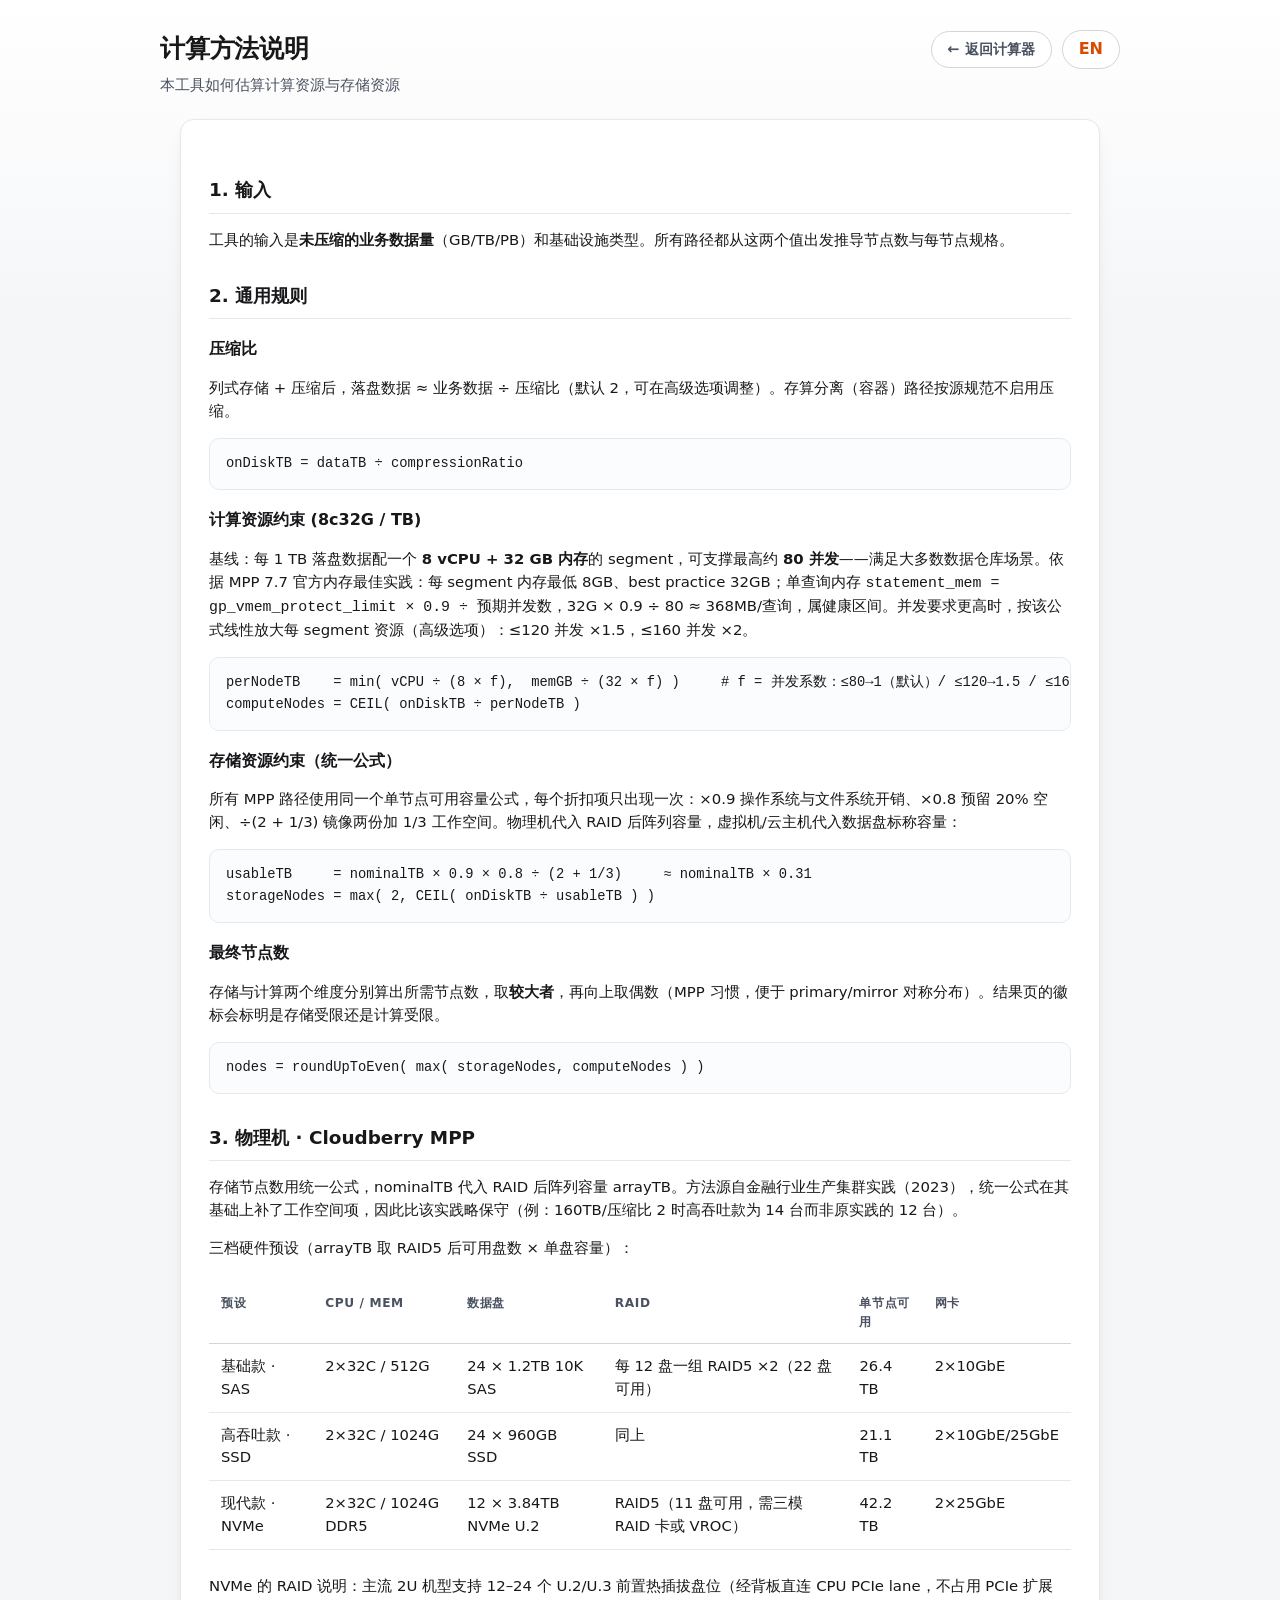
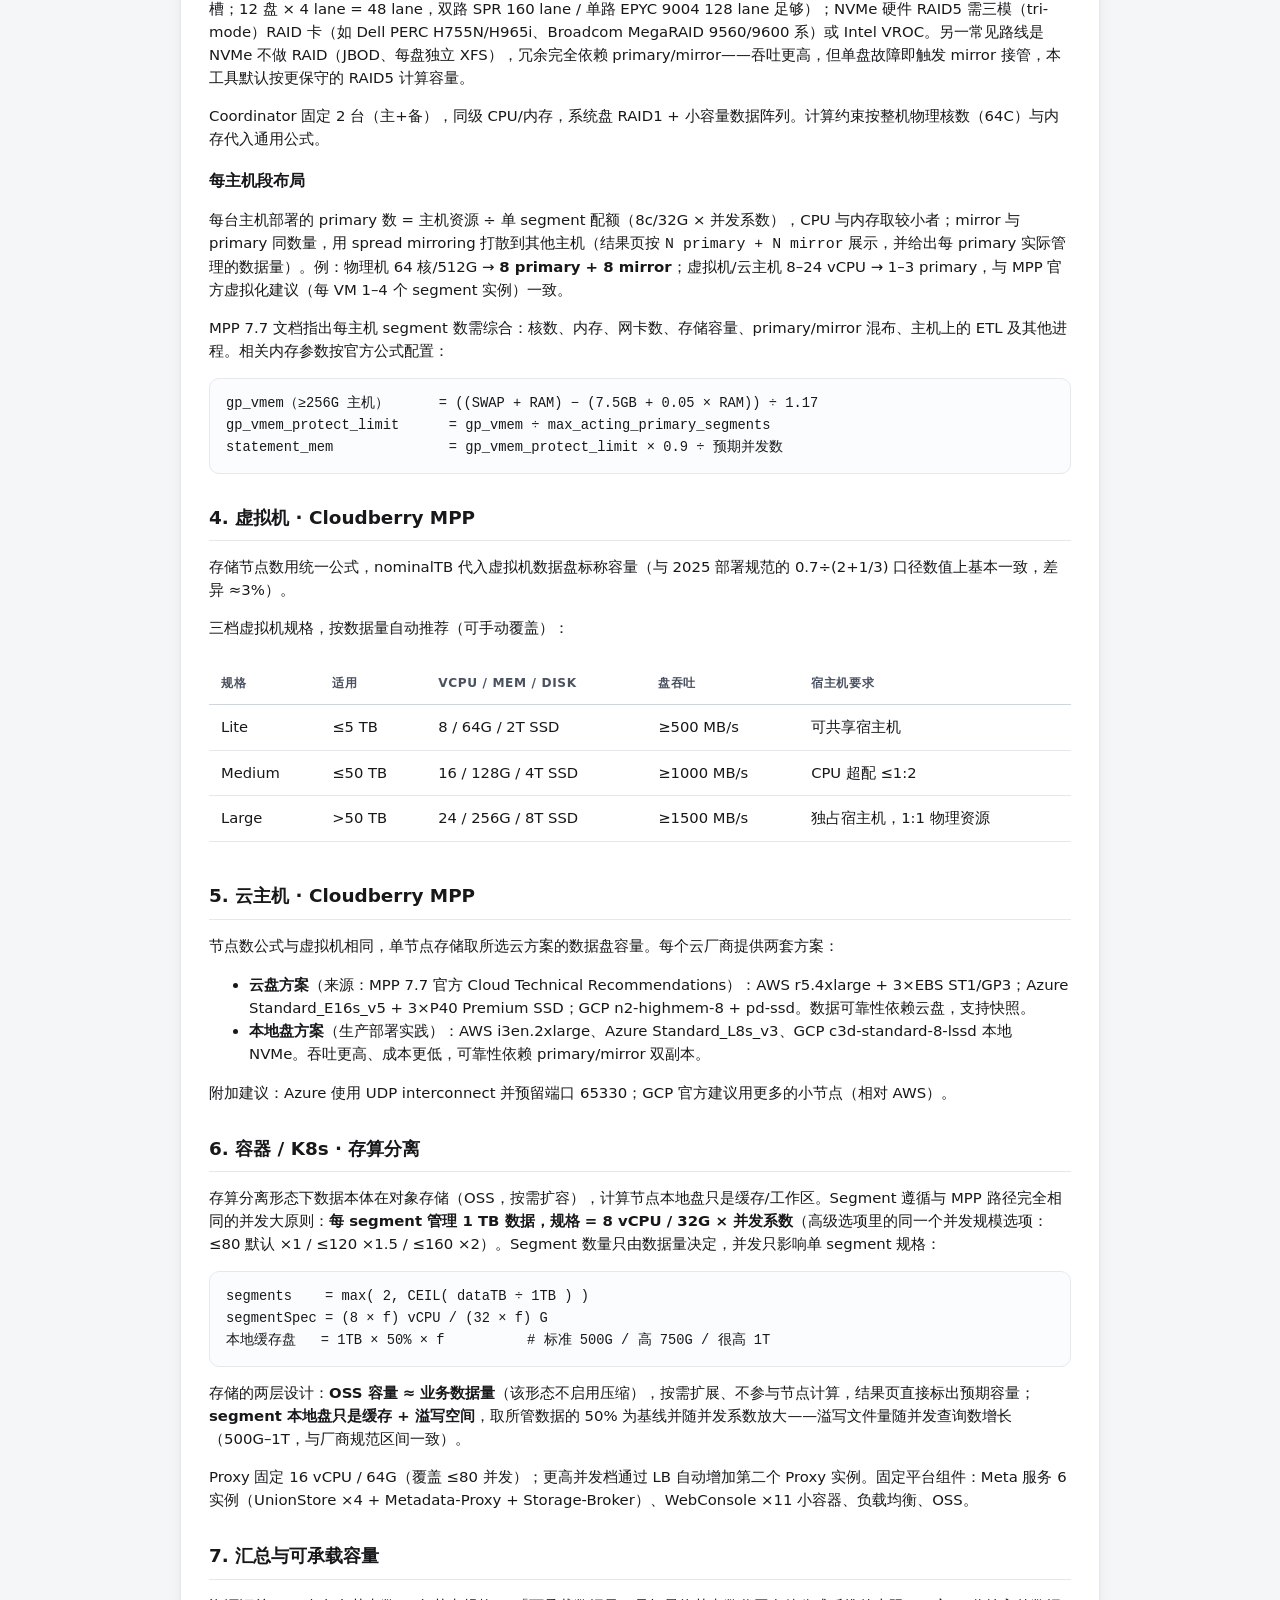
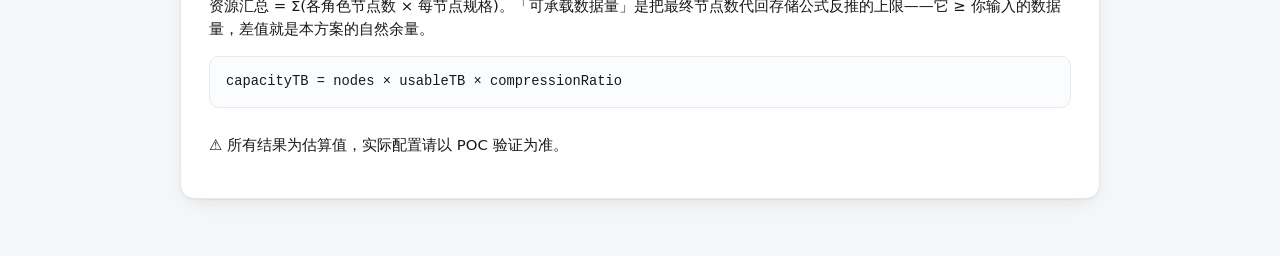
==== methodology.html @ 5f7a7883 "feat: enterprise local-cache sizing + explicit OSS capacity OSS never drives node counts; the result" ====
<!DOCTYPE html>
<html lang="zh">
<head>
<meta charset="utf-8">
<meta name="viewport" content="width=device-width, initial-scale=1">
<title>计算方法说明 · Cloudberry Family Sizing</title>
<link rel="stylesheet" href="css/style.css">
<style>
  .doc h2 { margin-top: 30px; border-bottom: 1px solid var(--border-soft); padding-bottom: 8px; }
  .doc h3 { font-size: 1rem; margin: 18px 0 8px; }
  .doc p, .doc li { font-size: .93rem; color: var(--fg); }
  .doc pre {
    background: #fbfcfe; border: 1px solid var(--border-soft); border-radius: 10px;
    padding: 14px 16px; overflow-x: auto; font-size: .86rem; line-height: 1.6;
  }
  .doc table { font-size: .88rem; }
</style>
</head>
<body>
<header class="site-header">
  <div class="header-inner">
    <div>
      <h1><span class="zh">计算方法说明</span><span class="en">Methodology</span></h1>
      <p class="subtitle"><span class="zh">本工具如何估算计算资源与存储资源</span><span class="en">How compute and storage resources are estimated</span></p>
    </div>
    <div class="header-actions">
      <a href="index.html" class="nav-link">← <span class="zh">返回计算器</span><span class="en">Back to calculator</span></a>
      <button id="lang-toggle" type="button">EN</button>
    </div>
  </div>
</header>
<main>
<section class="card doc">

<h2>1. <span class="zh">输入</span><span class="en">Inputs</span></h2>
<p class="zh">工具的输入是<strong>未压缩的业务数据量</strong>（GB/TB/PB）和基础设施类型。所有路径都从这两个值出发推导节点数与每节点规格。</p>
<p class="en">The inputs are the <strong>uncompressed business data size</strong> (GB/TB/PB) and the infrastructure type. Every path derives node counts and per-node specs from these two values.</p>

<h2>2. <span class="zh">通用规则</span><span class="en">Common rules</span></h2>
<h3><span class="zh">压缩比</span><span class="en">Compression</span></h3>
<p class="zh">列式存储 + 压缩后，落盘数据 ≈ 业务数据 ÷ 压缩比（默认 2，可在高级选项调整）。存算分离（容器）路径按源规范不启用压缩。</p>
<p class="en">With columnar storage + compression, on-disk data ≈ business data ÷ compression ratio (default 2, adjustable in advanced options). The container path applies no compression, per its source spec.</p>
<pre>onDiskTB = dataTB ÷ compressionRatio</pre>

<h3><span class="zh">计算资源约束</span><span class="en">Compute constraint</span> (8c32G / TB)</h3>
<p class="zh">基线：每 1 TB 落盘数据配一个 <strong>8 vCPU + 32 GB 内存</strong>的 segment，可支撑最高约 <strong>80 并发</strong>——满足大多数数据仓库场景。依据 MPP 7.7 官方内存最佳实践：每 segment 内存最低 8GB、best practice 32GB；单查询内存 <code>statement_mem = gp_vmem_protect_limit × 0.9 ÷ 预期并发数</code>，32G × 0.9 ÷ 80 ≈ 368MB/查询，属健康区间。并发要求更高时，按该公式线性放大每 segment 资源（高级选项）：≤120 并发 ×1.5，≤160 并发 ×2。</p>
<p class="en">Baseline: one <strong>8 vCPU + 32 GB</strong> segment per TB of on-disk data supports up to <strong>~80 concurrent queries</strong> — enough for most data-warehouse workloads. Grounding, from the MPP 7.7 memory best practices: 8GB minimum and 32GB best-practice per segment; per-query memory <code>statement_mem = gp_vmem_protect_limit × 0.9 ÷ expected_concurrency</code>, and 32G × 0.9 ÷ 80 ≈ 368MB per query is a healthy value. For higher concurrency the per-segment resources scale linearly (advanced options): ≤120 concurrent ×1.5, ≤160 ×2.</p>
<pre class="zh">perNodeTB    = min( vCPU ÷ (8 × f),  memGB ÷ (32 × f) )     # f = 并发系数：≤80→1（默认）/ ≤120→1.5 / ≤160→2
computeNodes = CEIL( onDiskTB ÷ perNodeTB )</pre>
<pre class="en">perNodeTB    = min( vCPU ÷ (8 × f),  memGB ÷ (32 × f) )     # f = concurrency factor: ≤80→1 (default) / ≤120→1.5 / ≤160→2
computeNodes = CEIL( onDiskTB ÷ perNodeTB )</pre>

<h3><span class="zh">存储资源约束（统一公式）</span><span class="en">Storage constraint (unified formula)</span></h3>
<p class="zh">所有 MPP 路径使用同一个单节点可用容量公式，每个折扣项只出现一次：×0.9 操作系统与文件系统开销、×0.8 预留 20% 空闲、÷(2 + 1/3) 镜像两份加 1/3 工作空间。物理机代入 RAID 后阵列容量，虚拟机/云主机代入数据盘标称容量：</p>
<p class="en">Every MPP path uses one per-node usable-capacity formula, each discount applied exactly once: ×0.9 OS/filesystem overhead, ×0.8 to keep 20% free, ÷(2 + 1/3) for the mirror pair plus workspace. Physical passes post-RAID array capacity; VM/cloud pass nominal data-disk capacity:</p>
<pre>usableTB     = nominalTB × 0.9 × 0.8 ÷ (2 + 1/3)     ≈ nominalTB × 0.31
storageNodes = max( 2, CEIL( onDiskTB ÷ usableTB ) )</pre>

<h3><span class="zh">最终节点数</span><span class="en">Final node count</span></h3>
<p class="zh">存储与计算两个维度分别算出所需节点数，取<strong>较大者</strong>，再向上取偶数（MPP 习惯，便于 primary/mirror 对称分布）。结果页的徽标会标明是存储受限还是计算受限。</p>
<p class="en">Storage-driven and compute-driven node counts are derived independently; the <strong>larger</strong> wins, then rounds up to an even number (MPP convention for symmetric primary/mirror placement). The result badge shows which constraint binds.</p>
<pre>nodes = roundUpToEven( max( storageNodes, computeNodes ) )</pre>

<h2>3. <span class="zh">物理机</span><span class="en">Physical</span> · Cloudberry MPP</h2>
<p class="zh">存储节点数用统一公式，nominalTB 代入 RAID 后阵列容量 arrayTB。方法源自金融行业生产集群实践（2023），统一公式在其基础上补了工作空间项，因此比该实践略保守（例：160TB/压缩比 2 时高吞吐款为 14 台而非原实践的 12 台）。</p>
<p class="en">Storage nodes use the unified formula with nominalTB = post-RAID array capacity. The method derives from a financial-industry production practice (2023); the unified formula adds the workspace term on top, so it is slightly more conservative (e.g. 14 instead of 12 high-throughput nodes at 160TB / cr 2).</p>
<p class="zh">三档硬件预设（arrayTB 取 RAID5 后可用盘数 × 单盘容量）：</p>
<p class="en">Three hardware presets (arrayTB = usable disks after RAID5 × disk size):</p>
<div class="table-wrap"><table>
<thead><tr>
<th><span class="zh">预设</span><span class="en">Preset</span></th>
<th>CPU / MEM</th>
<th><span class="zh">数据盘</span><span class="en">Data disks</span></th>
<th>RAID</th>
<th><span class="zh">单节点可用</span><span class="en">Usable/node</span></th>
<th><span class="zh">网卡</span><span class="en">NIC</span></th>
</tr></thead>
<tbody>
<tr>
<td><span class="zh">基础款 · SAS</span><span class="en">Standard · SAS</span></td>
<td>2×32C / 512G</td><td>24 × 1.2TB 10K SAS</td>
<td><span class="zh">每 12 盘一组 RAID5 ×2（22 盘可用）</span><span class="en">2 × RAID5 groups of 12 (22 usable)</span></td>
<td>26.4 TB</td><td>2×10GbE</td>
</tr>
<tr>
<td><span class="zh">高吞吐款 · SSD</span><span class="en">High-throughput · SSD</span></td>
<td>2×32C / 1024G</td><td>24 × 960GB SSD</td>
<td><span class="zh">同上</span><span class="en">same</span></td>
<td>21.1 TB</td><td>2×10GbE/25GbE</td>
</tr>
<tr>
<td><span class="zh">现代款 · NVMe</span><span class="en">Modern · NVMe</span></td>
<td>2×32C / 1024G DDR5</td><td>12 × 3.84TB NVMe U.2</td>
<td><span class="zh">RAID5（11 盘可用，需三模 RAID 卡或 VROC）</span><span class="en">RAID5 (11 usable; tri-mode RAID or VROC)</span></td>
<td>42.2 TB</td><td>2×25GbE</td>
</tr>
</tbody></table></div>
<p class="zh">NVMe 的 RAID 说明：主流 2U 机型支持 12–24 个 U.2/U.3 前置热插拔盘位（经背板直连 CPU PCIe lane，不占用 PCIe 扩展槽；12 盘 × 4 lane = 48 lane，双路 SPR 160 lane / 单路 EPYC 9004 128 lane 足够）；NVMe 硬件 RAID5 需三模（tri-mode）RAID 卡（如 Dell PERC H755N/H965i、Broadcom MegaRAID 9560/9600 系）或 Intel VROC。另一常见路线是 NVMe 不做 RAID（JBOD、每盘独立 XFS），冗余完全依赖 primary/mirror——吞吐更高，但单盘故障即触发 mirror 接管，本工具默认按更保守的 RAID5 计算容量。</p>
<p class="en">NVMe RAID note: mainstream 2U servers take 12–24 hot-swap U.2/U.3 front bays (backplane-attached to CPU PCIe lanes, consuming no expansion slots; 12 drives × 4 lanes = 48 of the 128–160 lanes on EPYC 9004 / dual-socket SPR); hardware NVMe RAID5 needs a tri-mode controller (Dell PERC H755N/H965i, Broadcom MegaRAID 9560/9600) or Intel VROC. JBOD with mirror-only redundancy is a common higher-throughput alternative — a single disk failure then triggers mirror takeover; this tool sizes conservatively with RAID5.</p>
<p class="zh">Coordinator 固定 2 台（主+备），同级 CPU/内存，系统盘 RAID1 + 小容量数据阵列。计算约束按整机物理核数（64C）与内存代入通用公式。</p>
<p class="en">Coordinator is fixed at 2 (primary + standby), same CPU/memory class, RAID1 system disks + a small data array. The compute constraint uses the host's 64 physical cores and memory in the common rule.</p>

<h3><span class="zh">每主机段布局</span><span class="en">Segments per host</span></h3>
<p class="zh">每台主机部署的 primary 数 = 主机资源 ÷ 单 segment 配额（8c/32G × 并发系数），CPU 与内存取较小者；mirror 与 primary 同数量，用 spread mirroring 打散到其他主机（结果页按 <code>N primary + N mirror</code> 展示，并给出每 primary 实际管理的数据量）。例：物理机 64 核/512G → <strong>8 primary + 8 mirror</strong>；虚拟机/云主机 8–24 vCPU → 1–3 primary，与 MPP 官方虚拟化建议（每 VM 1–4 个 segment 实例）一致。</p>
<p class="en">Primaries per host = host resources ÷ per-segment quota (8c/32G × f), the tighter of CPU and memory; mirrors equal primaries, spread across other hosts (the result page shows <code>N primary + N mirror</code> plus the actual data per primary). Example: a 64-core/512G physical host → <strong>8 primary + 8 mirror</strong>; VM/cloud nodes at 8–24 vCPU → 1–3 primaries, matching the official 1–4 segments-per-VM guidance.</p>
<p class="zh">MPP 7.7 文档指出每主机 segment 数需综合：核数、内存、网卡数、存储容量、primary/mirror 混布、主机上的 ETL 及其他进程。相关内存参数按官方公式配置：</p>
<p class="en">The MPP 7.7 docs list the factors for segments per host: cores, RAM, NICs, attached storage, the primary/mirror mixture, and ETL or other processes on the host. Memory parameters follow the official formulas:</p>
<pre class="zh">gp_vmem（≥256G 主机）      = ((SWAP + RAM) − (7.5GB + 0.05 × RAM)) ÷ 1.17
gp_vmem_protect_limit      = gp_vmem ÷ max_acting_primary_segments
statement_mem              = gp_vmem_protect_limit × 0.9 ÷ 预期并发数</pre>
<pre class="en">gp_vmem (host ≥256G)       = ((SWAP + RAM) − (7.5GB + 0.05 × RAM)) ÷ 1.17
gp_vmem_protect_limit      = gp_vmem ÷ max_acting_primary_segments
statement_mem              = gp_vmem_protect_limit × 0.9 ÷ expected_concurrency</pre>

<h2>4. <span class="zh">虚拟机</span><span class="en">VM</span> · Cloudberry MPP</h2>
<p class="zh">存储节点数用统一公式，nominalTB 代入虚拟机数据盘标称容量（与 2025 部署规范的 0.7÷(2+1/3) 口径数值上基本一致，差异 ≈3%）。</p>
<p class="en">Storage nodes use the unified formula with nominalTB = the VM's nominal data-disk capacity (numerically within ~3% of the 2025 deployment spec's 0.7÷(2+1/3) convention).</p>
<p class="zh">三档虚拟机规格，按数据量自动推荐（可手动覆盖）：</p>
<p class="en">Three VM profiles, auto-recommended by data size (manual override available):</p>
<div class="table-wrap"><table>
<thead><tr>
<th><span class="zh">规格</span><span class="en">Profile</span></th>
<th><span class="zh">适用</span><span class="en">Fits</span></th>
<th>vCPU / MEM / Disk</th>
<th><span class="zh">盘吞吐</span><span class="en">Throughput</span></th>
<th><span class="zh">宿主机要求</span><span class="en">Host</span></th>
</tr></thead>
<tbody>
<tr><td>Lite</td><td>≤5 TB</td><td>8 / 64G / 2T SSD</td><td>≥500 MB/s</td>
<td><span class="zh">可共享宿主机</span><span class="en">Shared host OK</span></td></tr>
<tr><td>Medium</td><td>≤50 TB</td><td>16 / 128G / 4T SSD</td><td>≥1000 MB/s</td>
<td><span class="zh">CPU 超配 ≤1:2</span><span class="en">CPU overcommit ≤1:2</span></td></tr>
<tr><td>Large</td><td>&gt;50 TB</td><td>24 / 256G / 8T SSD</td><td>≥1500 MB/s</td>
<td><span class="zh">独占宿主机，1:1 物理资源</span><span class="en">Dedicated host, 1:1 physical</span></td></tr>
</tbody></table></div>

<h2>5. <span class="zh">云主机</span><span class="en">Cloud</span> · Cloudberry MPP</h2>
<p class="zh">节点数公式与虚拟机相同，单节点存储取所选云方案的数据盘容量。每个云厂商提供两套方案：</p>
<p class="en">Same node-count formula as VM, with per-node storage from the selected cloud scheme. Two schemes per provider:</p>
<ul class="zh">
<li><strong>云盘方案</strong>（来源：MPP 7.7 官方 Cloud Technical Recommendations）：AWS r5.4xlarge + 3×EBS ST1/GP3；Azure Standard_E16s_v5 + 3×P40 Premium SSD；GCP n2-highmem-8 + pd-ssd。数据可靠性依赖云盘，支持快照。</li>
<li><strong>本地盘方案</strong>（生产部署实践）：AWS i3en.2xlarge、Azure Standard_L8s_v3、GCP c3d-standard-8-lssd 本地 NVMe。吞吐更高、成本更低，可靠性依赖 primary/mirror 双副本。</li>
</ul>
<ul class="en">
<li><strong>Managed-disk schemes</strong> (MPP 7.7 official Cloud Technical Recommendations): AWS r5.4xlarge + 3×EBS ST1/GP3; Azure Standard_E16s_v5 + 3×P40 Premium SSD; GCP n2-highmem-8 + pd-ssd. Durability from cloud disks, snapshot-capable.</li>
<li><strong>Local-NVMe schemes</strong> (production practice): AWS i3en.2xlarge, Azure Standard_L8s_v3, GCP c3d-standard-8-lssd. Higher throughput, lower cost; durability relies on primary/mirror.</li>
</ul>
<p class="zh">附加建议：Azure 使用 UDP interconnect 并预留端口 65330；GCP 官方建议用更多的小节点（相对 AWS）。</p>
<p class="en">Extra guidance: on Azure use the UDP interconnect and reserve port 65330; on GCP prefer more, smaller nodes (vs AWS).</p>

<h2>6. <span class="zh">容器 / K8s · 存算分离</span><span class="en">Container / K8s · Compute-storage separation</span></h2>
<p class="zh">存算分离形态下数据本体在对象存储（OSS，按需扩容），计算节点本地盘只是缓存/工作区。Segment 遵循与 MPP 路径完全相同的并发大原则：<strong>每 segment 管理 1 TB 数据，规格 = 8 vCPU / 32G × 并发系数</strong>（高级选项里的同一个并发规模选项：≤80 默认 ×1 / ≤120 ×1.5 / ≤160 ×2）。Segment 数量只由数据量决定，并发只影响单 segment 规格：</p>
<p class="en">With compute-storage separation the data lives in object storage (OSS, scaled on demand) and local disks are cache/workspace only. Segments follow exactly the same concurrency principle as the MPP paths: <strong>each segment manages 1 TB with 8 vCPU / 32G × the concurrency factor</strong> (the same advanced-options selector: ≤80 default ×1 / ≤120 ×1.5 / ≤160 ×2). Segment count is driven by data size alone; concurrency only scales the per-segment spec:</p>
<pre class="zh">segments    = max( 2, CEIL( dataTB ÷ 1TB ) )
segmentSpec = (8 × f) vCPU / (32 × f) G
本地缓存盘   = 1TB × 50% × f          # 标准 500G / 高 750G / 很高 1T</pre>
<pre class="en">segments    = max( 2, CEIL( dataTB ÷ 1TB ) )
segmentSpec = (8 × f) vCPU / (32 × f) G
localCache  = 1TB × 50% × f          # std 500G / high 750G / very high 1T</pre>
<p class="zh">存储的两层设计：<strong>OSS 容量 ≈ 业务数据量</strong>（该形态不启用压缩），按需扩展、不参与节点计算，结果页直接标出预期容量；<strong>segment 本地盘只是缓存 + 溢写空间</strong>，取所管数据的 50% 为基线并随并发系数放大——溢写文件量随并发查询数增长（500G–1T，与厂商规范区间一致）。</p>
<p class="en">Two-layer storage design: <strong>OSS capacity ≈ business data size</strong> (compression is off in this form factor), scales on demand and never drives node counts — the result page states the expected capacity; <strong>segment local disks are cache + spill only</strong>, baselined at 50% of managed data and scaled by the concurrency factor, since spill volume grows with concurrent queries (500G–1T, matching the vendor spec range).</p>
<p class="zh">Proxy 固定 16 vCPU / 64G（覆盖 ≤80 并发）；更高并发档通过 LB 自动增加第二个 Proxy 实例。固定平台组件：Meta 服务 6 实例（UnionStore ×4 + Metadata-Proxy + Storage-Broker）、WebConsole ×11 小容器、负载均衡、OSS。</p>
<p class="en">The proxy is fixed at 16 vCPU / 64G (covers ≤80 concurrent); higher tiers add a second proxy instance behind the LB. Fixed platform components: 6 meta-service instances (UnionStore ×4 + Metadata-Proxy + Storage-Broker), WebConsole ×11 small containers, load balancer, OSS.</p>

<h2>7. <span class="zh">汇总与可承载容量</span><span class="en">Totals &amp; usable capacity</span></h2>
<p class="zh">资源汇总 = Σ(各角色节点数 × 每节点规格)。「可承载数据量」是把最终节点数代回存储公式反推的上限——它 ≥ 你输入的数据量，差值就是本方案的自然余量。</p>
<p class="en">Totals sum count × per-node spec across roles. "Usable data capacity" inverts the storage formula at the final node count — it is ≥ your input, and the difference is the recommendation's natural headroom.</p>
<pre>capacityTB = nodes × usableTB × compressionRatio</pre>

<p style="margin-top:26px" class="zh">⚠ 所有结果为估算值，实际配置请以 POC 验证为准。</p>
<p style="margin-top:26px" class="en">⚠ All results are estimates; validate with a POC before final sizing.</p>
</section>
</main>
<script>
(function () {
  let lang = 'zh';
  try { lang = localStorage.getItem('lang') || 'zh'; } catch { /* blocked */ }
  const btn = document.getElementById('lang-toggle');
  function apply() {
    document.documentElement.lang = lang;
    document.title = lang === 'zh' ? '计算方法说明 · Cloudberry Family Sizing' : 'Methodology · Cloudberry Family Sizing';
    document.querySelectorAll('.zh').forEach(e => { e.hidden = lang !== 'zh'; });
    document.querySelectorAll('.en').forEach(e => { e.hidden = lang !== 'en'; });
    btn.textContent = lang === 'zh' ? 'EN' : '中';
  }
  btn.addEventListener('click', () => {
    lang = lang === 'zh' ? 'en' : 'zh';
    try { localStorage.setItem('lang', lang); } catch { /* blocked */ }
    apply();
  });
  apply();
})();
</script>
</body>
</html>
---- css/style.css ----
/* Palette matches cloudberry.apache.org brand tokens:
   orange-deep #ff5900, orange #fea315, hover #d94a00, bg-muted #f5f6f8,
   border #e6e8ec, text #18181b, text-muted #4a5160. */
:root {
  --bg: #f5f6f8;
  --card: #ffffff;
  --fg: #18181b;
  --fg-soft: #4a5160;
  --accent: #ff5900;
  --accent-text: #d94a00;
  --accent-soft: #fff1e8;
  --orange-soft: rgba(254, 163, 21, .16);
  --neutral-text: #4a5160;
  --neutral-soft: #eef0f3;
  --border: #d0d4dc;
  --border-soft: #e6e8ec;
  --warn: #b45309;
  --shadow: 0 1px 2px rgba(24, 24, 27, .05), 0 8px 24px -12px rgba(24, 24, 27, .16);
  --radius: 14px;
}
* { box-sizing: border-box; }
[hidden] { display: none !important; }

body {
  margin: 0;
  font-family: system-ui, -apple-system, "Segoe UI", "PingFang SC", "Microsoft YaHei", sans-serif;
  background: linear-gradient(180deg, #ffffff 0%, var(--bg) 320px);
  color: var(--fg);
  line-height: 1.55;
  -webkit-font-smoothing: antialiased;
}

.site-header { padding: 30px 24px 22px; }
.header-inner {
  max-width: 960px; margin: 0 auto;
  display: flex; justify-content: space-between; align-items: flex-start; gap: 16px;
}
h1 { font-size: 1.55rem; margin: 0; letter-spacing: -.01em; }
.subtitle { margin: 6px 0 0; color: var(--fg-soft); font-size: .92rem; }
.header-actions { display: flex; align-items: center; gap: 10px; }
.nav-link {
  border: 1px solid var(--border); background: var(--card); border-radius: 999px;
  padding: 6px 16px; font-weight: 600; color: var(--fg-soft); text-decoration: none;
  font-size: .9rem; transition: box-shadow .15s, color .15s;
}
.nav-link:hover { box-shadow: var(--shadow); color: var(--accent-text); }
#lang-toggle {
  cursor: pointer; border: 1px solid var(--border); background: var(--card);
  border-radius: 999px; padding: 6px 16px; font-weight: 600; color: var(--accent-text);
  transition: box-shadow .15s;
}
#lang-toggle:hover { box-shadow: var(--shadow); }

main { max-width: 960px; margin: 0 auto; padding: 0 20px 40px; }

.card {
  background: var(--card); border: 1px solid var(--border-soft);
  border-radius: var(--radius); padding: 26px 28px; margin-bottom: 20px;
  box-shadow: var(--shadow);
}

.field-grid { display: grid; grid-template-columns: minmax(220px, 320px) 1fr; gap: 24px; }
label { display: block; margin: 0 0 8px; font-weight: 600; font-size: .92rem; }
.row { display: flex; gap: 8px; }

input, select, button { font: inherit; color: inherit; }
input[type=number], select {
  padding: 9px 12px; border: 1px solid var(--border); border-radius: 9px;
  background: #fbfcfe; width: 100%;
  transition: border-color .15s, box-shadow .15s;
}
input[type=number]:focus, select:focus {
  outline: none; border-color: var(--accent); box-shadow: 0 0 0 3px var(--accent-soft);
}
.row select { width: auto; }

.tabs { display: flex; gap: 0; background: #eceff6; border-radius: 10px; padding: 4px; width: fit-content; flex-wrap: wrap; }
.tabs button {
  cursor: pointer; border: 0; background: transparent; border-radius: 8px;
  padding: 8px 18px; font-weight: 600; color: var(--fg-soft);
  transition: background .15s, color .15s;
}
.tabs button.active { background: var(--card); color: var(--accent-text); box-shadow: 0 1px 3px rgba(24,24,27,.12); }

.adv { margin-top: 20px; }
.preset-cards { display: grid; grid-template-columns: repeat(auto-fit, minmax(230px, 1fr)); gap: 12px; }
.preset-card {
  cursor: pointer; text-align: left; display: flex; flex-direction: column; gap: 4px;
  border: 1.5px solid var(--border); border-radius: 12px; padding: 14px 16px; background: #fbfcfe;
  transition: border-color .15s, box-shadow .15s, background .15s;
}
.preset-card:hover { border-color: var(--accent); }
.preset-card.selected { border-color: var(--accent); background: var(--accent-soft); box-shadow: 0 0 0 3px var(--accent-soft); }
.preset-name { font-weight: 700; font-size: .98rem; }
.preset-desc { color: var(--fg-soft); font-size: .84rem; }

.hint { color: var(--fg-soft); font-size: .85rem; margin: 8px 0 0; }
.check-row { display: flex; align-items: center; gap: 8px; margin-top: 16px; font-weight: 600; font-size: .92rem; }
.check-row input { width: 16px; height: 16px; accent-color: var(--accent); }
#advanced summary { cursor: pointer; font-weight: 600; font-size: .92rem; color: var(--fg-soft); }
.adv-grid { display: grid; grid-template-columns: repeat(auto-fit, minmax(200px, 260px)); gap: 12px; margin-top: 12px; }
.adv-grid label span { display: block; margin-bottom: 6px; }

.result-head { display: flex; align-items: center; gap: 14px; flex-wrap: wrap; margin-bottom: 4px; }
h2 { font-size: 1.15rem; margin: 18px 0 10px; }
.result-head h2 { margin: 0; }
.product-chip {
  background: var(--accent-soft); color: var(--accent-text); border-radius: 999px;
  padding: 4px 14px; font-size: .82rem; font-weight: 600;
}
.badge {
  display: inline-block; padding: 5px 14px; border-radius: 999px; font-size: .85rem;
  font-weight: 600; margin: 6px 0;
}
.badge-storage { background: var(--neutral-soft); color: var(--neutral-text); }
.badge-compute { background: var(--orange-soft); color: var(--accent-text); }
.warn { color: var(--warn); font-weight: 600; margin: 10px 0 0; }
.callout {
  display: flex; align-items: center; gap: 10px;
  background: var(--orange-soft); border: 1px solid rgba(255, 89, 0, .25);
  border-radius: 10px; padding: 10px 14px; margin: 12px 0 4px;
  color: var(--accent-text); font-weight: 600; font-size: .9rem;
}
.callout::before { content: "⚠"; font-size: 1.05rem; }

.table-wrap { overflow-x: auto; }
table { width: 100%; border-collapse: collapse; margin: 8px 0 10px; }
th, td { text-align: left; padding: 11px 12px; border-bottom: 1px solid var(--border-soft); vertical-align: top; font-size: .92rem; }
thead th {
  font-size: .76rem; text-transform: uppercase; letter-spacing: .05em;
  color: var(--fg-soft); border-bottom: 1px solid var(--border);
}
tbody tr:hover { background: #f8fafd; }
td.num { font-variant-numeric: tabular-nums; font-weight: 700; }
td.note { color: var(--fg-soft); font-size: .85rem; max-width: 260px; }

.spec-inst { display: block; font-weight: 700; color: var(--accent-text); }
.spec-main { display: block; font-weight: 600; }
.bom-line { display: flex; gap: 8px; font-size: .82rem; color: var(--fg-soft); margin-top: 3px; }
.bom-k { flex: 0 0 5.5em; color: #8b94ab; }
.bom-v { flex: 1; }

.summary th { width: 40%; color: var(--fg-soft); font-weight: 600; }
.summary td { font-weight: 700; font-variant-numeric: tabular-nums; }
.meta-line { color: var(--fg-soft); font-size: .85rem; margin: 8px 0 0; }

footer { text-align: center; padding: 10px 16px 30px; font-size: .84rem; }
footer p { color: #93a0bb; }

@media (max-width: 680px) {
  .field-grid { grid-template-columns: 1fr; }
  .card { padding: 20px 18px; }
  .tabs { width: 100%; }
  .tabs button { flex: 1; padding: 8px 8px; }
}
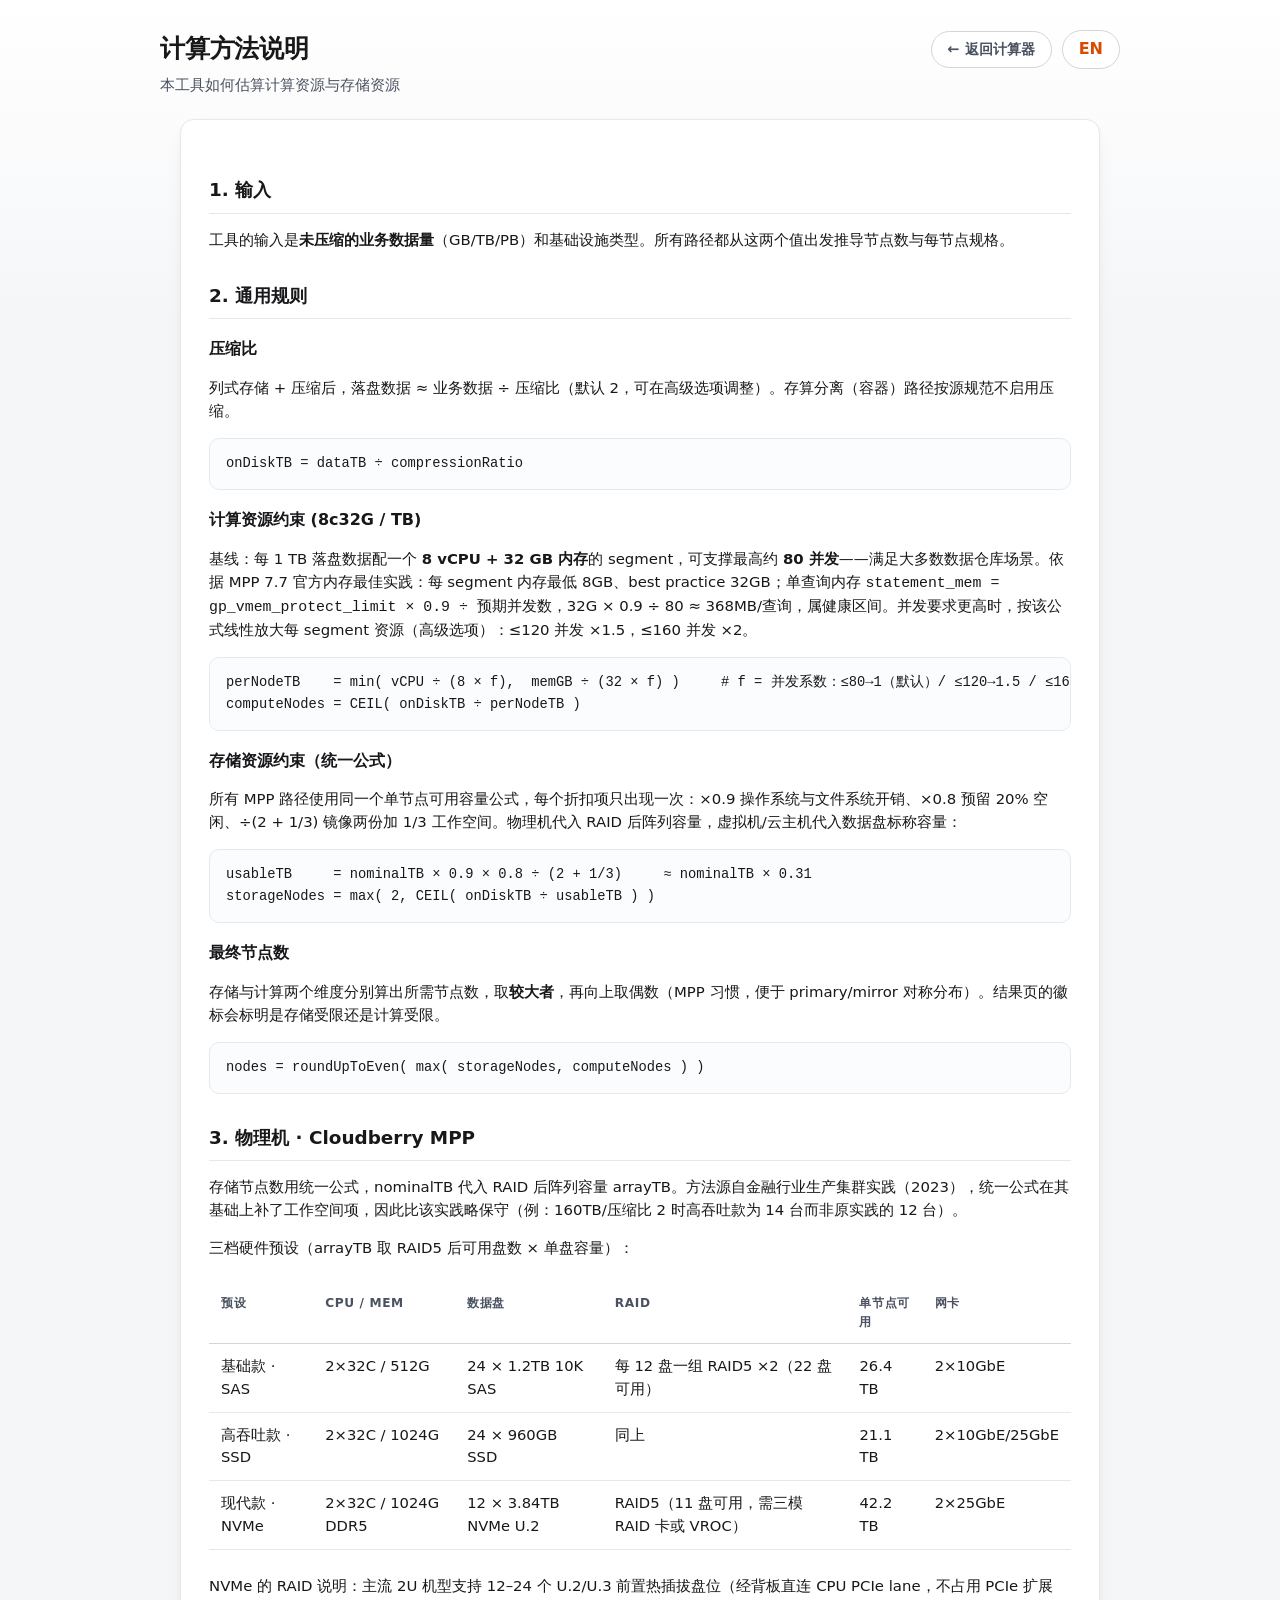
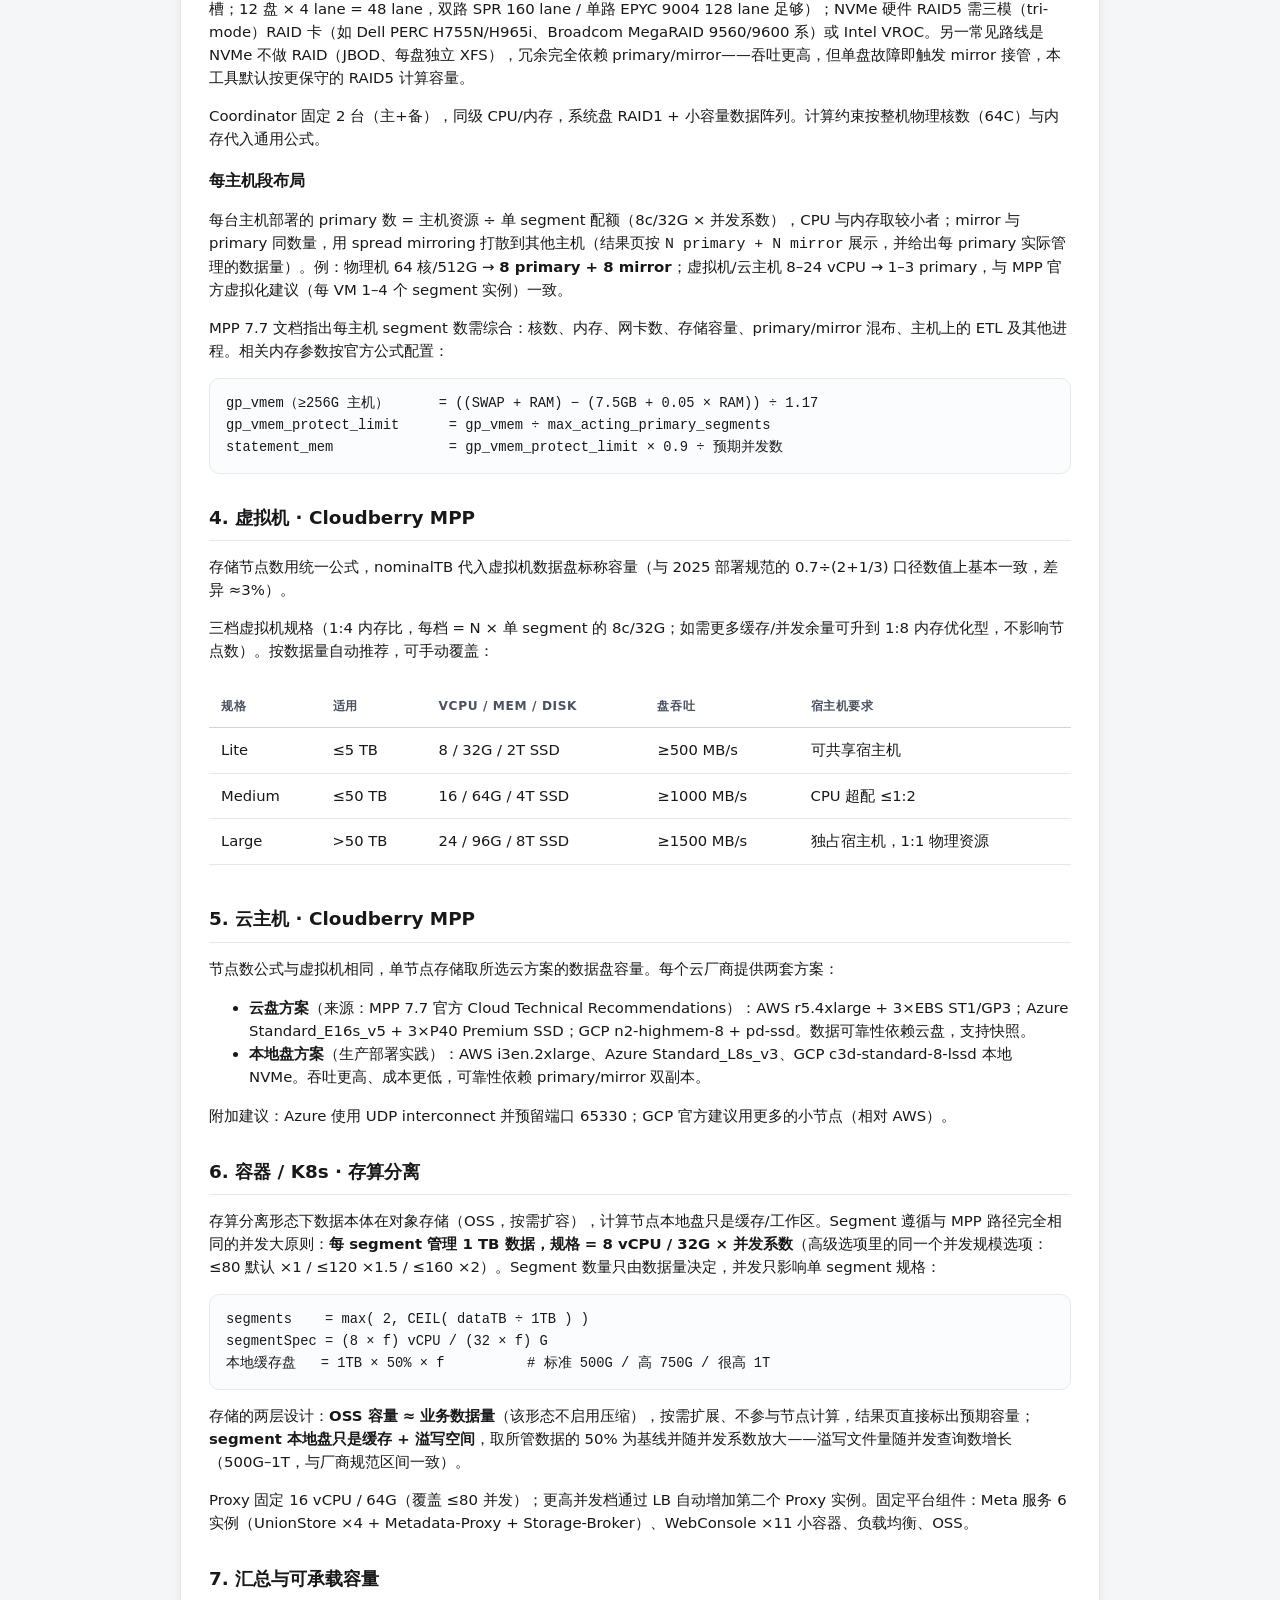
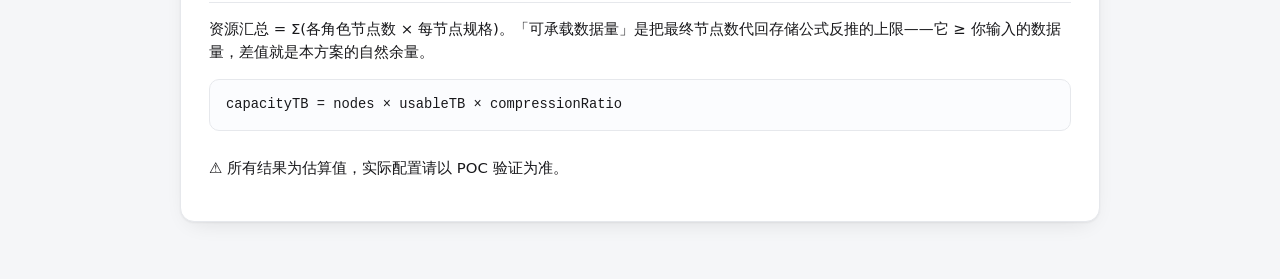
==== commit cfe2deee: "fix: VM profiles align to 1:4 memory ratio (N x 8c/32G per segment) The 1:8 ratios inherited from th" ====
--- a/methodology.html
+++ b/methodology.html
@@ -115,8 +115,8 @@
 <h2>4. <span class="zh">虚拟机</span><span class="en">VM</span> · Cloudberry MPP</h2>
 <p class="zh">存储节点数用统一公式，nominalTB 代入虚拟机数据盘标称容量（与 2025 部署规范的 0.7÷(2+1/3) 口径数值上基本一致，差异 ≈3%）。</p>
 <p class="en">Storage nodes use the unified formula with nominalTB = the VM's nominal data-disk capacity (numerically within ~3% of the 2025 deployment spec's 0.7÷(2+1/3) convention).</p>
-<p class="zh">三档虚拟机规格，按数据量自动推荐（可手动覆盖）：</p>
-<p class="en">Three VM profiles, auto-recommended by data size (manual override available):</p>
+<p class="zh">三档虚拟机规格（1:4 内存比，每档 = N × 单 segment 的 8c/32G；如需更多缓存/并发余量可升到 1:8 内存优化型，不影响节点数）。按数据量自动推荐，可手动覆盖：</p>
+<p class="en">Three VM profiles (1:4 memory ratio — each tier is exactly N × the 8c/32G per-segment quota; a 1:8 memory-optimized variant adds cache/concurrency headroom without changing node counts). Auto-recommended by data size, manual override available:</p>
 <div class="table-wrap"><table>
 <thead><tr>
 <th><span class="zh">规格</span><span class="en">Profile</span></th>
@@ -126,11 +126,11 @@
 <th><span class="zh">宿主机要求</span><span class="en">Host</span></th>
 </tr></thead>
 <tbody>
-<tr><td>Lite</td><td>≤5 TB</td><td>8 / 64G / 2T SSD</td><td>≥500 MB/s</td>
+<tr><td>Lite</td><td>≤5 TB</td><td>8 / 32G / 2T SSD</td><td>≥500 MB/s</td>
 <td><span class="zh">可共享宿主机</span><span class="en">Shared host OK</span></td></tr>
-<tr><td>Medium</td><td>≤50 TB</td><td>16 / 128G / 4T SSD</td><td>≥1000 MB/s</td>
+<tr><td>Medium</td><td>≤50 TB</td><td>16 / 64G / 4T SSD</td><td>≥1000 MB/s</td>
 <td><span class="zh">CPU 超配 ≤1:2</span><span class="en">CPU overcommit ≤1:2</span></td></tr>
-<tr><td>Large</td><td>&gt;50 TB</td><td>24 / 256G / 8T SSD</td><td>≥1500 MB/s</td>
+<tr><td>Large</td><td>&gt;50 TB</td><td>24 / 96G / 8T SSD</td><td>≥1500 MB/s</td>
 <td><span class="zh">独占宿主机，1:1 物理资源</span><span class="en">Dedicated host, 1:1 physical</span></td></tr>
 </tbody></table></div>
 
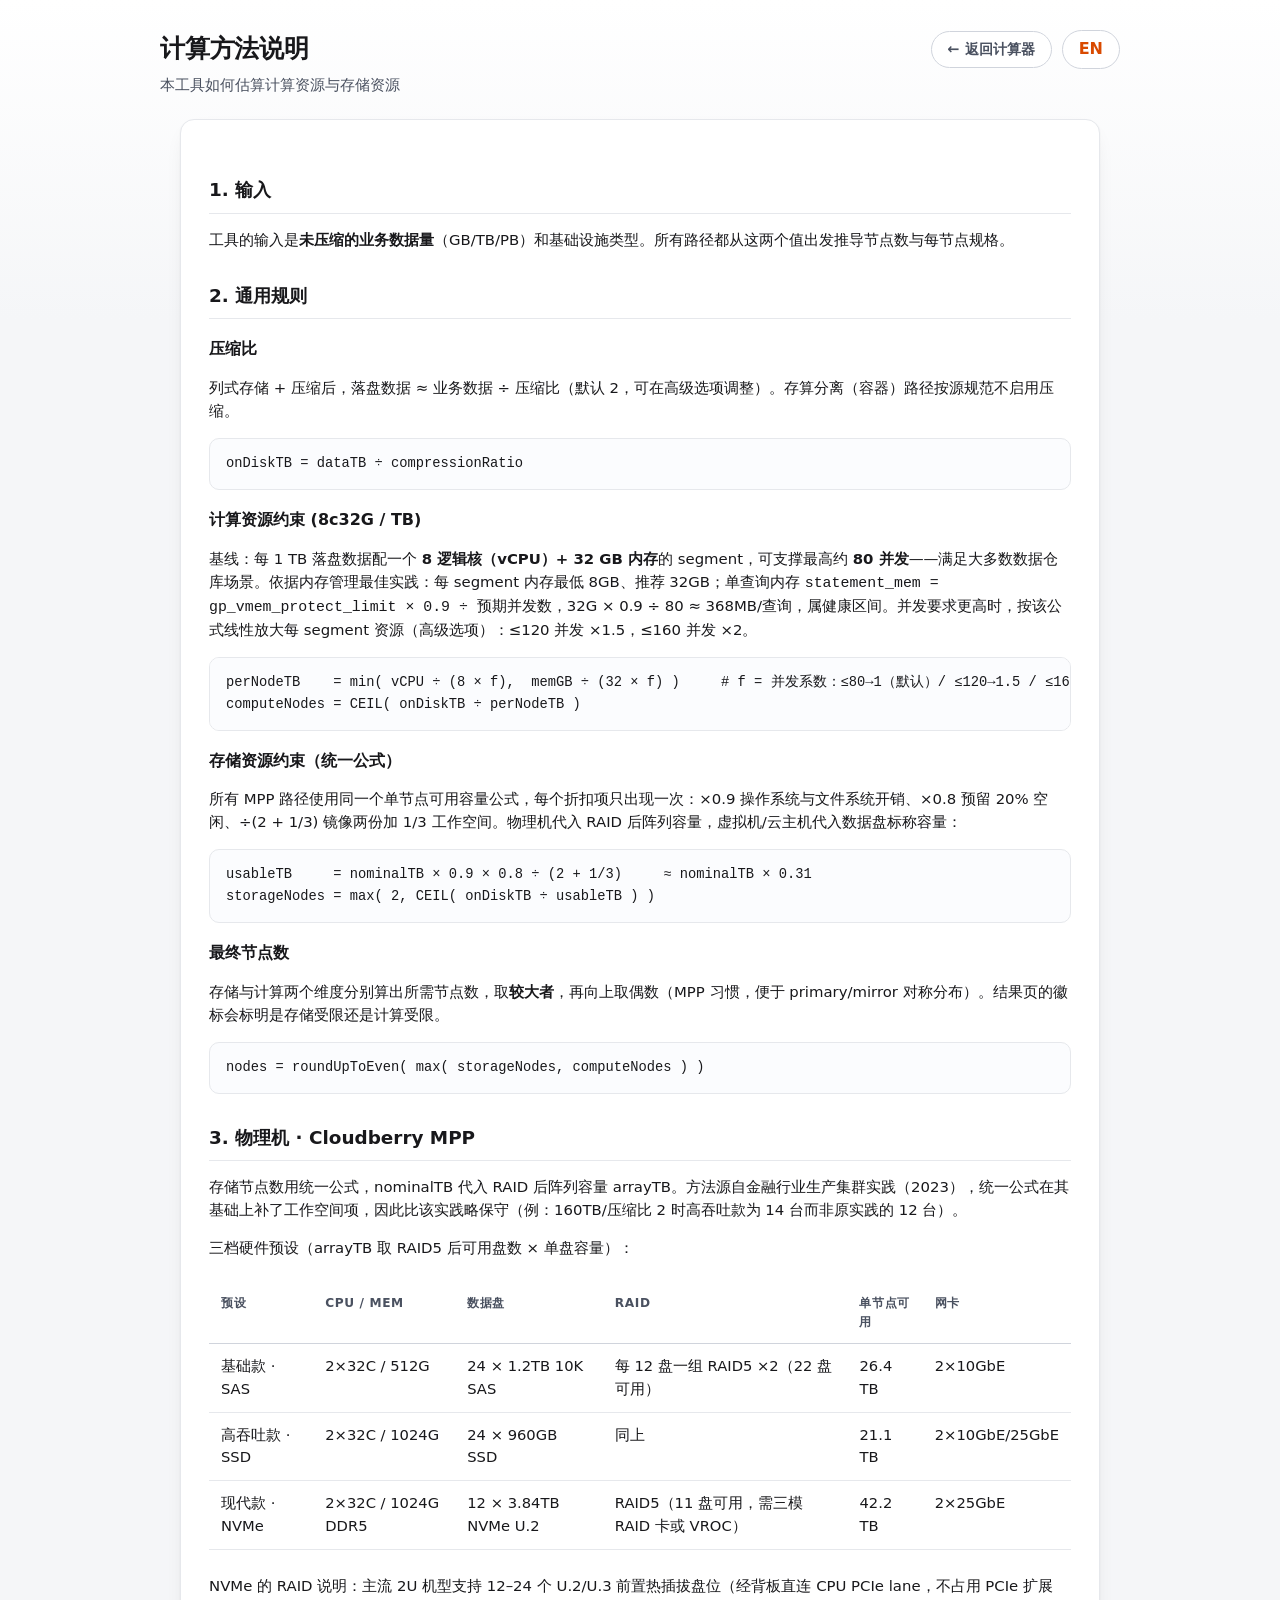
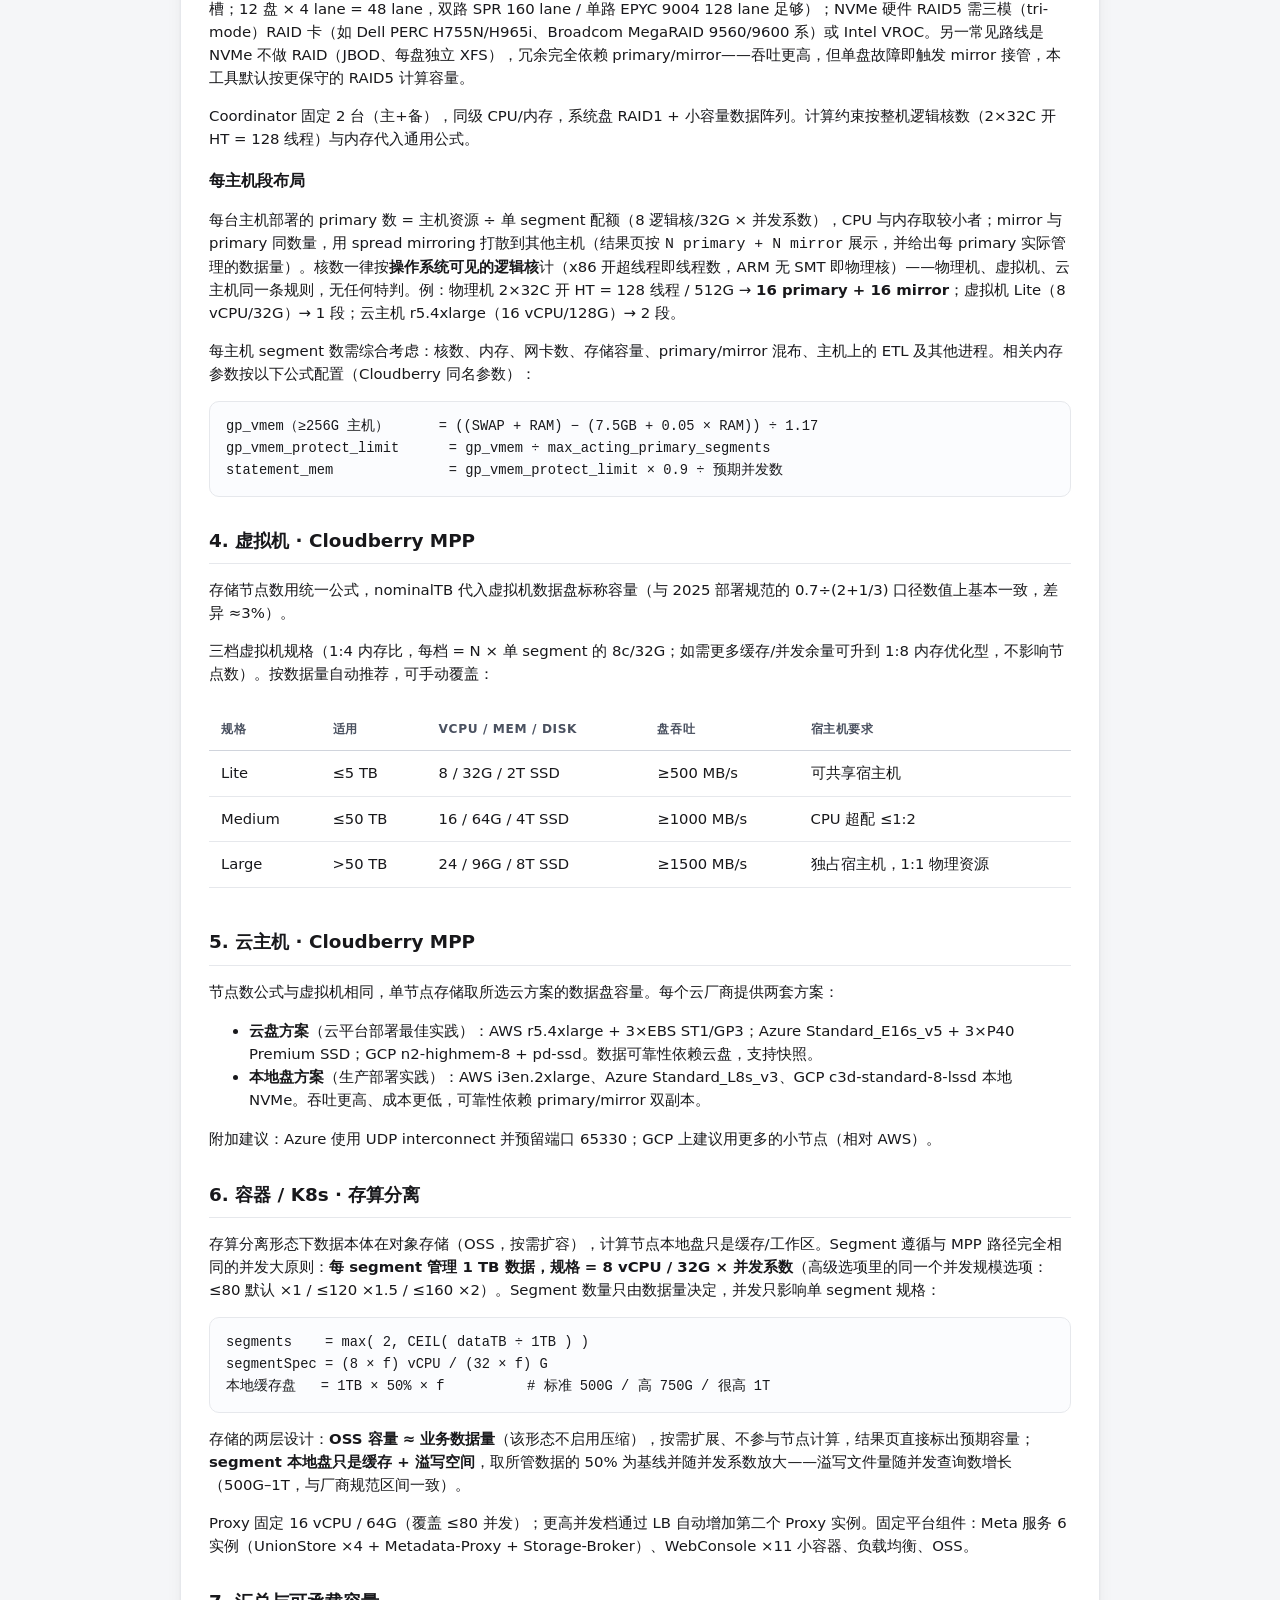
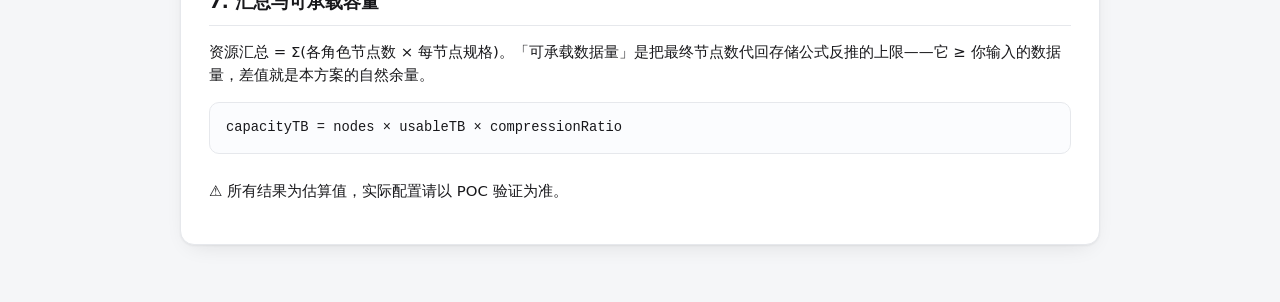
==== commit 7e9fd3fd: "feat: one segment quota rule for every path — 8 OS-visible logical cores + 32G x86 hosts run hyperth" ====
--- a/methodology.html
+++ b/methodology.html
@@ -43,8 +43,8 @@
 <pre>onDiskTB = dataTB ÷ compressionRatio</pre>
 
 <h3><span class="zh">计算资源约束</span><span class="en">Compute constraint</span> (8c32G / TB)</h3>
-<p class="zh">基线：每 1 TB 落盘数据配一个 <strong>8 vCPU + 32 GB 内存</strong>的 segment，可支撑最高约 <strong>80 并发</strong>——满足大多数数据仓库场景。依据 MPP 7.7 官方内存最佳实践：每 segment 内存最低 8GB、best practice 32GB；单查询内存 <code>statement_mem = gp_vmem_protect_limit × 0.9 ÷ 预期并发数</code>，32G × 0.9 ÷ 80 ≈ 368MB/查询，属健康区间。并发要求更高时，按该公式线性放大每 segment 资源（高级选项）：≤120 并发 ×1.5，≤160 并发 ×2。</p>
-<p class="en">Baseline: one <strong>8 vCPU + 32 GB</strong> segment per TB of on-disk data supports up to <strong>~80 concurrent queries</strong> — enough for most data-warehouse workloads. Grounding, from the MPP 7.7 memory best practices: 8GB minimum and 32GB best-practice per segment; per-query memory <code>statement_mem = gp_vmem_protect_limit × 0.9 ÷ expected_concurrency</code>, and 32G × 0.9 ÷ 80 ≈ 368MB per query is a healthy value. For higher concurrency the per-segment resources scale linearly (advanced options): ≤120 concurrent ×1.5, ≤160 ×2.</p>
+<p class="zh">基线：每 1 TB 落盘数据配一个 <strong>8 逻辑核（vCPU）+ 32 GB 内存</strong>的 segment，可支撑最高约 <strong>80 并发</strong>——满足大多数数据仓库场景。依据内存管理最佳实践：每 segment 内存最低 8GB、推荐 32GB；单查询内存 <code>statement_mem = gp_vmem_protect_limit × 0.9 ÷ 预期并发数</code>，32G × 0.9 ÷ 80 ≈ 368MB/查询，属健康区间。并发要求更高时，按该公式线性放大每 segment 资源（高级选项）：≤120 并发 ×1.5，≤160 并发 ×2。</p>
+<p class="en">Baseline: one segment of <strong>8 logical cores (vCPU) + 32 GB</strong> per TB of on-disk data supports up to <strong>~80 concurrent queries</strong> — enough for most data-warehouse workloads. Grounding, from MPP memory-management best practice: 8GB minimum and 32GB recommended per segment; per-query memory <code>statement_mem = gp_vmem_protect_limit × 0.9 ÷ expected_concurrency</code>, and 32G × 0.9 ÷ 80 ≈ 368MB per query is a healthy value. For higher concurrency the per-segment resources scale linearly (advanced options): ≤120 concurrent ×1.5, ≤160 ×2.</p>
 <pre class="zh">perNodeTB    = min( vCPU ÷ (8 × f),  memGB ÷ (32 × f) )     # f = 并发系数：≤80→1（默认）/ ≤120→1.5 / ≤160→2
 computeNodes = CEIL( onDiskTB ÷ perNodeTB )</pre>
 <pre class="en">perNodeTB    = min( vCPU ÷ (8 × f),  memGB ÷ (32 × f) )     # f = concurrency factor: ≤80→1 (default) / ≤120→1.5 / ≤160→2
@@ -97,14 +97,14 @@
 </tbody></table></div>
 <p class="zh">NVMe 的 RAID 说明：主流 2U 机型支持 12–24 个 U.2/U.3 前置热插拔盘位（经背板直连 CPU PCIe lane，不占用 PCIe 扩展槽；12 盘 × 4 lane = 48 lane，双路 SPR 160 lane / 单路 EPYC 9004 128 lane 足够）；NVMe 硬件 RAID5 需三模（tri-mode）RAID 卡（如 Dell PERC H755N/H965i、Broadcom MegaRAID 9560/9600 系）或 Intel VROC。另一常见路线是 NVMe 不做 RAID（JBOD、每盘独立 XFS），冗余完全依赖 primary/mirror——吞吐更高，但单盘故障即触发 mirror 接管，本工具默认按更保守的 RAID5 计算容量。</p>
 <p class="en">NVMe RAID note: mainstream 2U servers take 12–24 hot-swap U.2/U.3 front bays (backplane-attached to CPU PCIe lanes, consuming no expansion slots; 12 drives × 4 lanes = 48 of the 128–160 lanes on EPYC 9004 / dual-socket SPR); hardware NVMe RAID5 needs a tri-mode controller (Dell PERC H755N/H965i, Broadcom MegaRAID 9560/9600) or Intel VROC. JBOD with mirror-only redundancy is a common higher-throughput alternative — a single disk failure then triggers mirror takeover; this tool sizes conservatively with RAID5.</p>
-<p class="zh">Coordinator 固定 2 台（主+备），同级 CPU/内存，系统盘 RAID1 + 小容量数据阵列。计算约束按整机物理核数（64C）与内存代入通用公式。</p>
-<p class="en">Coordinator is fixed at 2 (primary + standby), same CPU/memory class, RAID1 system disks + a small data array. The compute constraint uses the host's 64 physical cores and memory in the common rule.</p>
+<p class="zh">Coordinator 固定 2 台（主+备），同级 CPU/内存，系统盘 RAID1 + 小容量数据阵列。计算约束按整机逻辑核数（2×32C 开 HT = 128 线程）与内存代入通用公式。</p>
+<p class="en">Coordinator is fixed at 2 (primary + standby), same CPU/memory class, RAID1 system disks + a small data array. The compute constraint uses the host's OS-visible logical cores (2×32C with HT = 128 threads) and memory in the common rule.</p>
 
 <h3><span class="zh">每主机段布局</span><span class="en">Segments per host</span></h3>
-<p class="zh">每台主机部署的 primary 数 = 主机资源 ÷ 单 segment 配额（8c/32G × 并发系数），CPU 与内存取较小者；mirror 与 primary 同数量，用 spread mirroring 打散到其他主机（结果页按 <code>N primary + N mirror</code> 展示，并给出每 primary 实际管理的数据量）。例：物理机 64 核/512G → <strong>8 primary + 8 mirror</strong>；虚拟机/云主机 8–24 vCPU → 1–3 primary，与 MPP 官方虚拟化建议（每 VM 1–4 个 segment 实例）一致。</p>
-<p class="en">Primaries per host = host resources ÷ per-segment quota (8c/32G × f), the tighter of CPU and memory; mirrors equal primaries, spread across other hosts (the result page shows <code>N primary + N mirror</code> plus the actual data per primary). Example: a 64-core/512G physical host → <strong>8 primary + 8 mirror</strong>; VM/cloud nodes at 8–24 vCPU → 1–3 primaries, matching the official 1–4 segments-per-VM guidance.</p>
-<p class="zh">MPP 7.7 文档指出每主机 segment 数需综合：核数、内存、网卡数、存储容量、primary/mirror 混布、主机上的 ETL 及其他进程。相关内存参数按官方公式配置：</p>
-<p class="en">The MPP 7.7 docs list the factors for segments per host: cores, RAM, NICs, attached storage, the primary/mirror mixture, and ETL or other processes on the host. Memory parameters follow the official formulas:</p>
+<p class="zh">每台主机部署的 primary 数 = 主机资源 ÷ 单 segment 配额（8 逻辑核/32G × 并发系数），CPU 与内存取较小者；mirror 与 primary 同数量，用 spread mirroring 打散到其他主机（结果页按 <code>N primary + N mirror</code> 展示，并给出每 primary 实际管理的数据量）。核数一律按<strong>操作系统可见的逻辑核</strong>计（x86 开超线程即线程数，ARM 无 SMT 即物理核）——物理机、虚拟机、云主机同一条规则，无任何特判。例：物理机 2×32C 开 HT = 128 线程 / 512G → <strong>16 primary + 16 mirror</strong>；虚拟机 Lite（8 vCPU/32G）→ 1 段；云主机 r5.4xlarge（16 vCPU/128G）→ 2 段。</p>
+<p class="en">Primaries per host = host resources ÷ per-segment quota (8 logical cores / 32G × f), the tighter of CPU and memory; mirrors equal primaries, spread across other hosts (the result page shows <code>N primary + N mirror</code> plus the actual data per primary). Cores always mean <strong>OS-visible logical cores</strong> (thread count on x86 with hyperthreading; physical cores on SMT-less ARM) — one rule for physical, VM, and cloud alike, with no special cases. Examples: a physical host with 2×32C + HT = 128 threads / 512G → <strong>16 primary + 16 mirror</strong>; a Lite VM (8 vCPU/32G) → 1 segment; an r5.4xlarge (16 vCPU/128G) → 2 segments.</p>
+<p class="zh">每主机 segment 数需综合考虑：核数、内存、网卡数、存储容量、primary/mirror 混布、主机上的 ETL 及其他进程。相关内存参数按以下公式配置（Cloudberry 同名参数）：</p>
+<p class="en">Segments per host must weigh: cores, RAM, NICs, attached storage, the primary/mirror mixture, and ETL or other processes on the host. Memory parameters follow these formulas (same-named Cloudberry GUCs):</p>
 <pre class="zh">gp_vmem（≥256G 主机）      = ((SWAP + RAM) − (7.5GB + 0.05 × RAM)) ÷ 1.17
 gp_vmem_protect_limit      = gp_vmem ÷ max_acting_primary_segments
 statement_mem              = gp_vmem_protect_limit × 0.9 ÷ 预期并发数</pre>
@@ -138,14 +138,14 @@
 <p class="zh">节点数公式与虚拟机相同，单节点存储取所选云方案的数据盘容量。每个云厂商提供两套方案：</p>
 <p class="en">Same node-count formula as VM, with per-node storage from the selected cloud scheme. Two schemes per provider:</p>
 <ul class="zh">
-<li><strong>云盘方案</strong>（来源：MPP 7.7 官方 Cloud Technical Recommendations）：AWS r5.4xlarge + 3×EBS ST1/GP3；Azure Standard_E16s_v5 + 3×P40 Premium SSD；GCP n2-highmem-8 + pd-ssd。数据可靠性依赖云盘，支持快照。</li>
+<li><strong>云盘方案</strong>（云平台部署最佳实践）：AWS r5.4xlarge + 3×EBS ST1/GP3；Azure Standard_E16s_v5 + 3×P40 Premium SSD；GCP n2-highmem-8 + pd-ssd。数据可靠性依赖云盘，支持快照。</li>
 <li><strong>本地盘方案</strong>（生产部署实践）：AWS i3en.2xlarge、Azure Standard_L8s_v3、GCP c3d-standard-8-lssd 本地 NVMe。吞吐更高、成本更低，可靠性依赖 primary/mirror 双副本。</li>
 </ul>
 <ul class="en">
-<li><strong>Managed-disk schemes</strong> (MPP 7.7 official Cloud Technical Recommendations): AWS r5.4xlarge + 3×EBS ST1/GP3; Azure Standard_E16s_v5 + 3×P40 Premium SSD; GCP n2-highmem-8 + pd-ssd. Durability from cloud disks, snapshot-capable.</li>
+<li><strong>Managed-disk schemes</strong> (cloud deployment best practice): AWS r5.4xlarge + 3×EBS ST1/GP3; Azure Standard_E16s_v5 + 3×P40 Premium SSD; GCP n2-highmem-8 + pd-ssd. Durability from cloud disks, snapshot-capable.</li>
 <li><strong>Local-NVMe schemes</strong> (production practice): AWS i3en.2xlarge, Azure Standard_L8s_v3, GCP c3d-standard-8-lssd. Higher throughput, lower cost; durability relies on primary/mirror.</li>
 </ul>
-<p class="zh">附加建议：Azure 使用 UDP interconnect 并预留端口 65330；GCP 官方建议用更多的小节点（相对 AWS）。</p>
+<p class="zh">附加建议：Azure 使用 UDP interconnect 并预留端口 65330；GCP 上建议用更多的小节点（相对 AWS）。</p>
 <p class="en">Extra guidance: on Azure use the UDP interconnect and reserve port 65330; on GCP prefer more, smaller nodes (vs AWS).</p>
 
 <h2>6. <span class="zh">容器 / K8s · 存算分离</span><span class="en">Container / K8s · Compute-storage separation</span></h2>
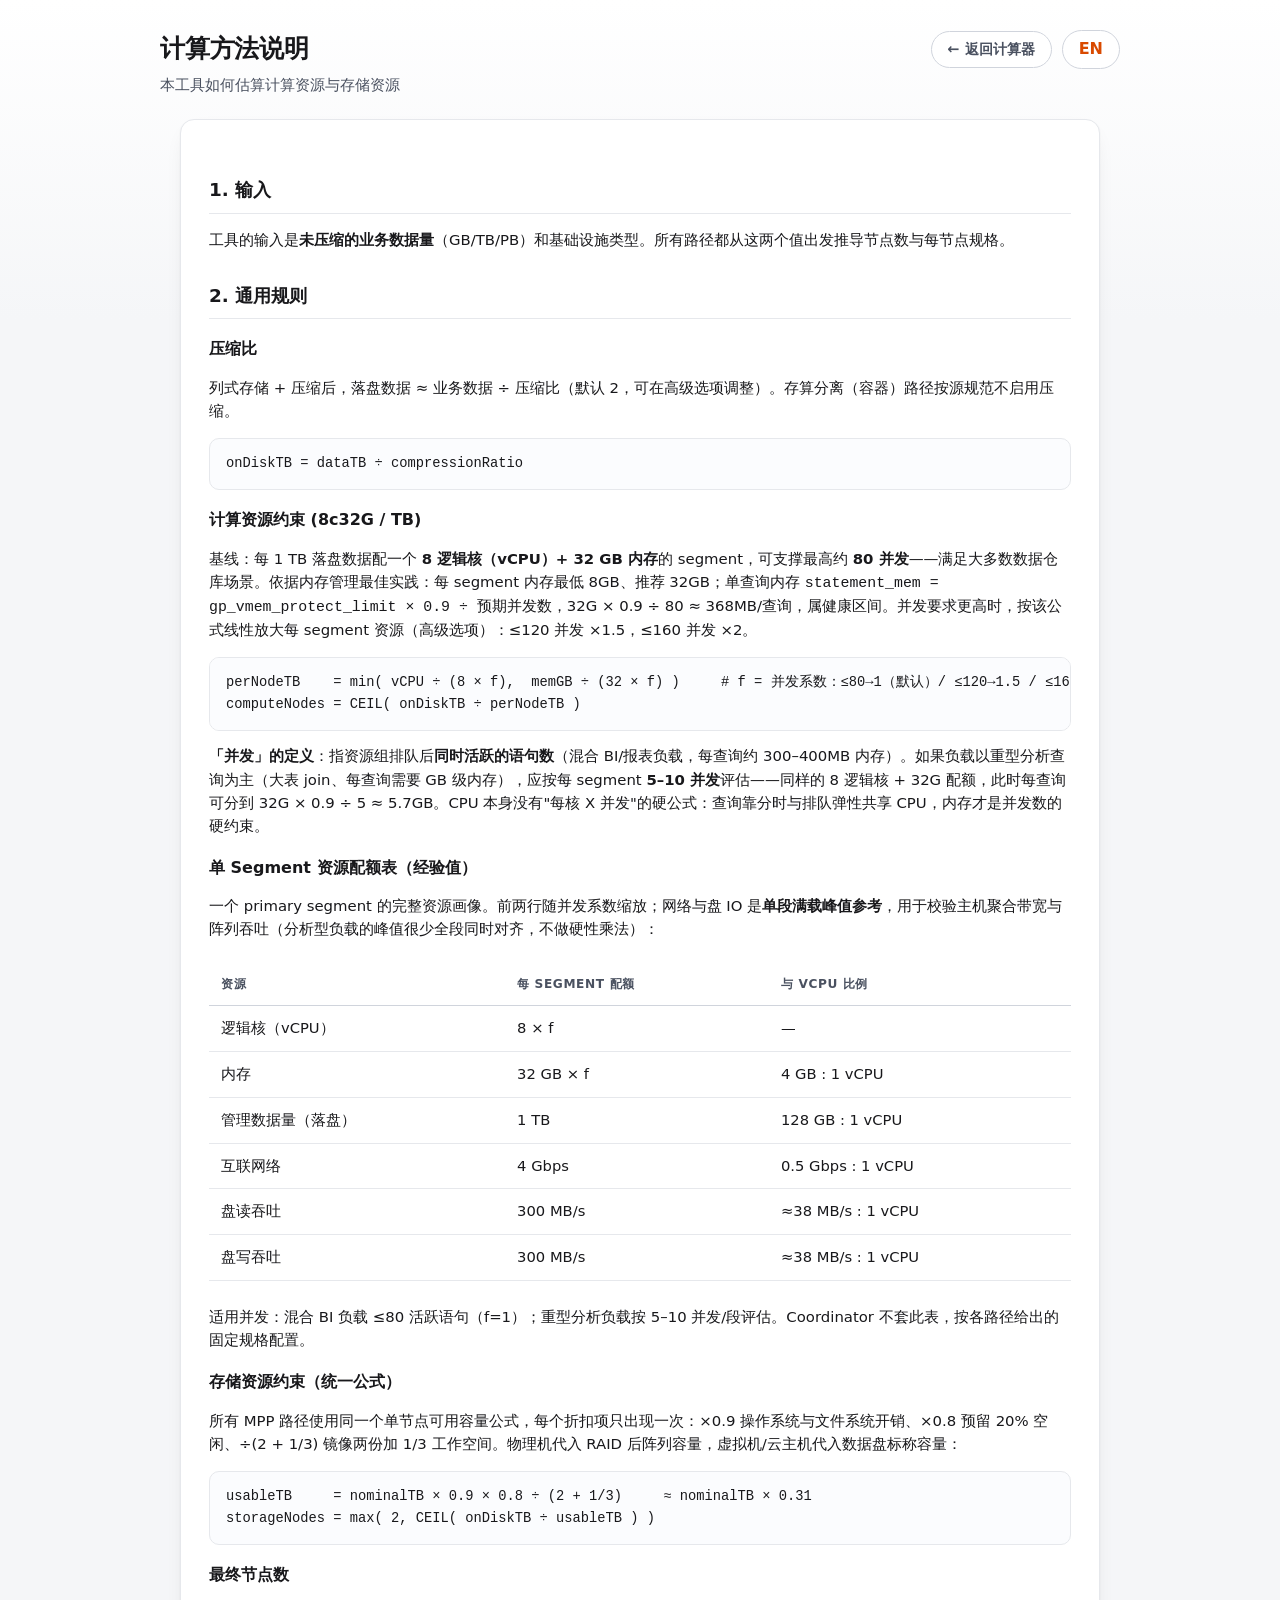
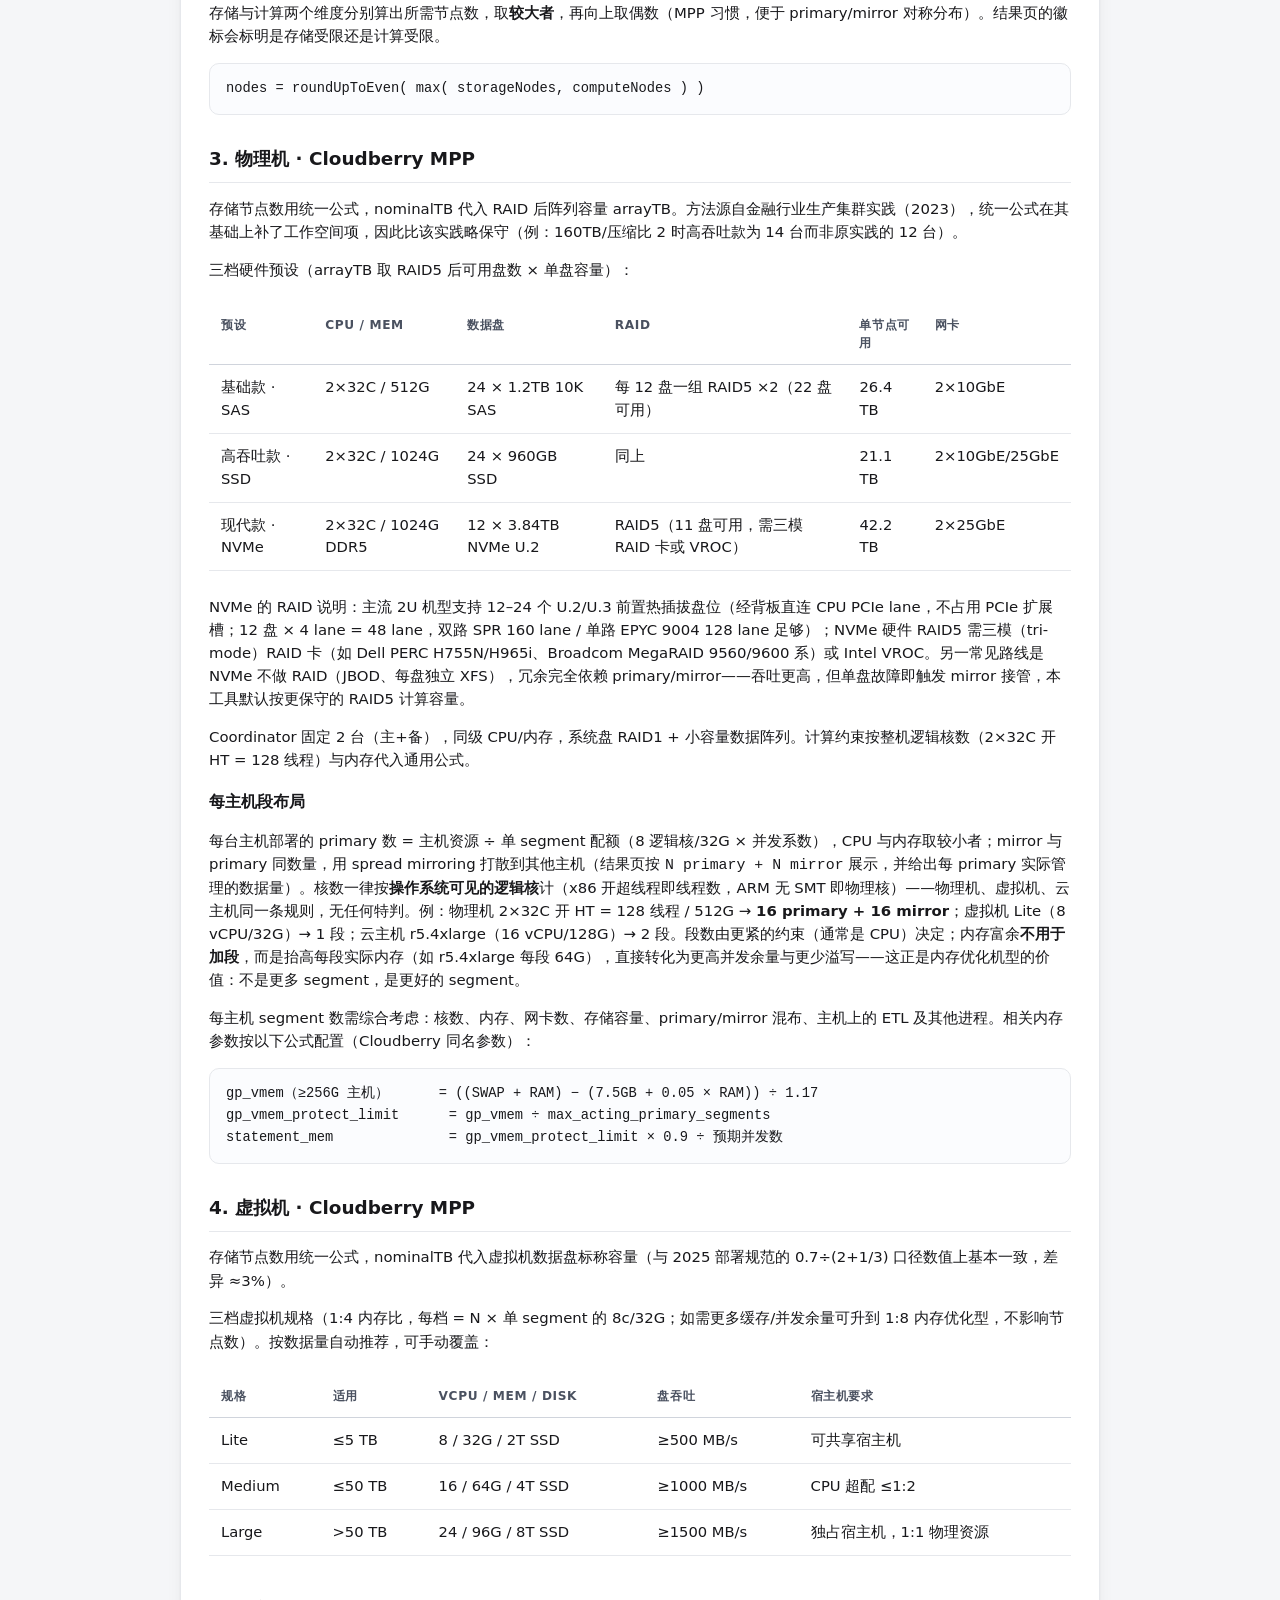
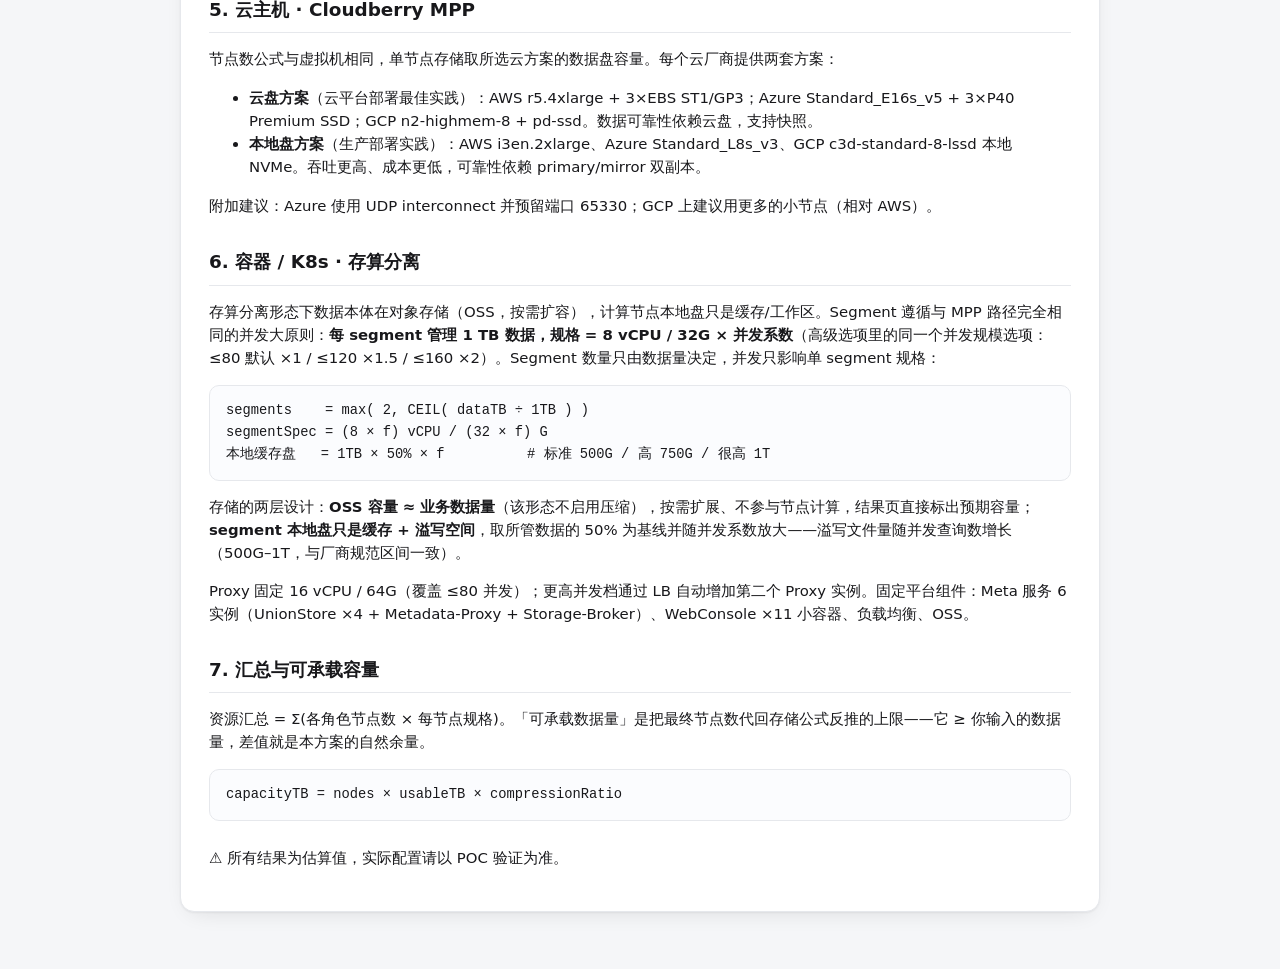
==== commit 2bb79a3a: "docs: per-segment resource quota table in methodology One table answers 'how do I configure a segmen" ====
--- a/methodology.html
+++ b/methodology.html
@@ -47,8 +47,30 @@
 <p class="en">Baseline: one segment of <strong>8 logical cores (vCPU) + 32 GB</strong> per TB of on-disk data supports up to <strong>~80 concurrent queries</strong> — enough for most data-warehouse workloads. Grounding, from MPP memory-management best practice: 8GB minimum and 32GB recommended per segment; per-query memory <code>statement_mem = gp_vmem_protect_limit × 0.9 ÷ expected_concurrency</code>, and 32G × 0.9 ÷ 80 ≈ 368MB per query is a healthy value. For higher concurrency the per-segment resources scale linearly (advanced options): ≤120 concurrent ×1.5, ≤160 ×2.</p>
 <pre class="zh">perNodeTB    = min( vCPU ÷ (8 × f),  memGB ÷ (32 × f) )     # f = 并发系数：≤80→1（默认）/ ≤120→1.5 / ≤160→2
 computeNodes = CEIL( onDiskTB ÷ perNodeTB )</pre>
+<p class="zh"><strong>「并发」的定义</strong>：指资源组排队后<strong>同时活跃的语句数</strong>（混合 BI/报表负载，每查询约 300–400MB 内存）。如果负载以重型分析查询为主（大表 join、每查询需要 GB 级内存），应按每 segment <strong>5–10 并发</strong>评估——同样的 8 逻辑核 + 32G 配额，此时每查询可分到 32G × 0.9 ÷ 5 ≈ 5.7GB。CPU 本身没有"每核 X 并发"的硬公式：查询靠分时与排队弹性共享 CPU，内存才是并发数的硬约束。</p>
 <pre class="en">perNodeTB    = min( vCPU ÷ (8 × f),  memGB ÷ (32 × f) )     # f = concurrency factor: ≤80→1 (default) / ≤120→1.5 / ≤160→2
 computeNodes = CEIL( onDiskTB ÷ perNodeTB )</pre>
+<p class="en"><strong>What "concurrency" means here</strong>: the number of <strong>simultaneously active statements</strong> after resource-group queueing (mixed BI/reporting workloads, ~300–400MB per query). If the workload is dominated by heavyweight analytical queries (large joins needing GBs per query), plan for <strong>5–10 concurrent per segment</strong> instead — the same 8-logical-core + 32G quota then gives each query 32G × 0.9 ÷ 5 ≈ 5.7GB. There is no hard "X concurrent per core" formula for CPU: queries share CPU elastically via time-slicing and queueing; memory is the hard constraint on concurrency.</p>
+
+<h3><span class="zh">单 Segment 资源配额表（经验值）</span><span class="en">Per-segment resource quota (field experience)</span></h3>
+<p class="zh">一个 primary segment 的完整资源画像。前两行随并发系数缩放；网络与盘 IO 是<strong>单段满载峰值参考</strong>，用于校验主机聚合带宽与阵列吞吐（分析型负载的峰值很少全段同时对齐，不做硬性乘法）：</p>
+<p class="en">The complete resource profile of one primary segment. The first two rows scale with the concurrency factor; network and disk I/O are <strong>per-segment full-load peak references</strong> for sanity-checking host aggregate bandwidth and array throughput (analytical bursts rarely align across all segments, so do not multiply them rigidly):</p>
+<div class="table-wrap"><table>
+<thead><tr>
+<th><span class="zh">资源</span><span class="en">Resource</span></th>
+<th><span class="zh">每 segment 配额</span><span class="en">Quota per segment</span></th>
+<th><span class="zh">与 vCPU 比例</span><span class="en">Ratio to vCPU</span></th>
+</tr></thead>
+<tbody>
+<tr><td><span class="zh">逻辑核（vCPU）</span><span class="en">Logical cores (vCPU)</span></td><td>8 × f</td><td>—</td></tr>
+<tr><td><span class="zh">内存</span><span class="en">Memory</span></td><td>32 GB × f</td><td>4 GB : 1 vCPU</td></tr>
+<tr><td><span class="zh">管理数据量（落盘）</span><span class="en">Managed data (on-disk)</span></td><td>1 TB</td><td>128 GB : 1 vCPU</td></tr>
+<tr><td><span class="zh">互联网络</span><span class="en">Interconnect network</span></td><td>4 Gbps</td><td>0.5 Gbps : 1 vCPU</td></tr>
+<tr><td><span class="zh">盘读吞吐</span><span class="en">Disk read</span></td><td>300 MB/s</td><td>≈38 MB/s : 1 vCPU</td></tr>
+<tr><td><span class="zh">盘写吞吐</span><span class="en">Disk write</span></td><td>300 MB/s</td><td>≈38 MB/s : 1 vCPU</td></tr>
+</tbody></table></div>
+<p class="zh">适用并发：混合 BI 负载 ≤80 活跃语句（f=1）；重型分析负载按 5–10 并发/段评估。Coordinator 不套此表，按各路径给出的固定规格配置。</p>
+<p class="en">Applicable concurrency: ≤80 active statements of mixed BI at f=1; plan 5–10 per segment for heavyweight analytics. Coordinators do not follow this table — use the fixed specs given per path.</p>
 
 <h3><span class="zh">存储资源约束（统一公式）</span><span class="en">Storage constraint (unified formula)</span></h3>
 <p class="zh">所有 MPP 路径使用同一个单节点可用容量公式，每个折扣项只出现一次：×0.9 操作系统与文件系统开销、×0.8 预留 20% 空闲、÷(2 + 1/3) 镜像两份加 1/3 工作空间。物理机代入 RAID 后阵列容量，虚拟机/云主机代入数据盘标称容量：</p>
@@ -101,8 +123,8 @@
 <p class="en">Coordinator is fixed at 2 (primary + standby), same CPU/memory class, RAID1 system disks + a small data array. The compute constraint uses the host's OS-visible logical cores (2×32C with HT = 128 threads) and memory in the common rule.</p>
 
 <h3><span class="zh">每主机段布局</span><span class="en">Segments per host</span></h3>
-<p class="zh">每台主机部署的 primary 数 = 主机资源 ÷ 单 segment 配额（8 逻辑核/32G × 并发系数），CPU 与内存取较小者；mirror 与 primary 同数量，用 spread mirroring 打散到其他主机（结果页按 <code>N primary + N mirror</code> 展示，并给出每 primary 实际管理的数据量）。核数一律按<strong>操作系统可见的逻辑核</strong>计（x86 开超线程即线程数，ARM 无 SMT 即物理核）——物理机、虚拟机、云主机同一条规则，无任何特判。例：物理机 2×32C 开 HT = 128 线程 / 512G → <strong>16 primary + 16 mirror</strong>；虚拟机 Lite（8 vCPU/32G）→ 1 段；云主机 r5.4xlarge（16 vCPU/128G）→ 2 段。</p>
-<p class="en">Primaries per host = host resources ÷ per-segment quota (8 logical cores / 32G × f), the tighter of CPU and memory; mirrors equal primaries, spread across other hosts (the result page shows <code>N primary + N mirror</code> plus the actual data per primary). Cores always mean <strong>OS-visible logical cores</strong> (thread count on x86 with hyperthreading; physical cores on SMT-less ARM) — one rule for physical, VM, and cloud alike, with no special cases. Examples: a physical host with 2×32C + HT = 128 threads / 512G → <strong>16 primary + 16 mirror</strong>; a Lite VM (8 vCPU/32G) → 1 segment; an r5.4xlarge (16 vCPU/128G) → 2 segments.</p>
+<p class="zh">每台主机部署的 primary 数 = 主机资源 ÷ 单 segment 配额（8 逻辑核/32G × 并发系数），CPU 与内存取较小者；mirror 与 primary 同数量，用 spread mirroring 打散到其他主机（结果页按 <code>N primary + N mirror</code> 展示，并给出每 primary 实际管理的数据量）。核数一律按<strong>操作系统可见的逻辑核</strong>计（x86 开超线程即线程数，ARM 无 SMT 即物理核）——物理机、虚拟机、云主机同一条规则，无任何特判。例：物理机 2×32C 开 HT = 128 线程 / 512G → <strong>16 primary + 16 mirror</strong>；虚拟机 Lite（8 vCPU/32G）→ 1 段；云主机 r5.4xlarge（16 vCPU/128G）→ 2 段。段数由更紧的约束（通常是 CPU）决定；内存富余<strong>不用于加段</strong>，而是抬高每段实际内存（如 r5.4xlarge 每段 64G），直接转化为更高并发余量与更少溢写——这正是内存优化机型的价值：不是更多 segment，是更好的 segment。</p>
+<p class="en">Primaries per host = host resources ÷ per-segment quota (8 logical cores / 32G × f), the tighter of CPU and memory; mirrors equal primaries, spread across other hosts (the result page shows <code>N primary + N mirror</code> plus the actual data per primary). Cores always mean <strong>OS-visible logical cores</strong> (thread count on x86 with hyperthreading; physical cores on SMT-less ARM) — one rule for physical, VM, and cloud alike, with no special cases. Examples: a physical host with 2×32C + HT = 128 threads / 512G → <strong>16 primary + 16 mirror</strong>; a Lite VM (8 vCPU/32G) → 1 segment; an r5.4xlarge (16 vCPU/128G) → 2 segments. The tighter constraint (usually CPU) sets the segment count; surplus memory is <strong>not spent on extra segments</strong> — it raises the actual memory per segment (64G each on r5.4xlarge), buying concurrency headroom and fewer spills. That is the point of memory-optimized instances: not more segments, better segments.</p>
 <p class="zh">每主机 segment 数需综合考虑：核数、内存、网卡数、存储容量、primary/mirror 混布、主机上的 ETL 及其他进程。相关内存参数按以下公式配置（Cloudberry 同名参数）：</p>
 <p class="en">Segments per host must weigh: cores, RAM, NICs, attached storage, the primary/mirror mixture, and ETL or other processes on the host. Memory parameters follow these formulas (same-named Cloudberry GUCs):</p>
 <pre class="zh">gp_vmem（≥256G 主机）      = ((SWAP + RAM) − (7.5GB + 0.05 × RAM)) ÷ 1.17
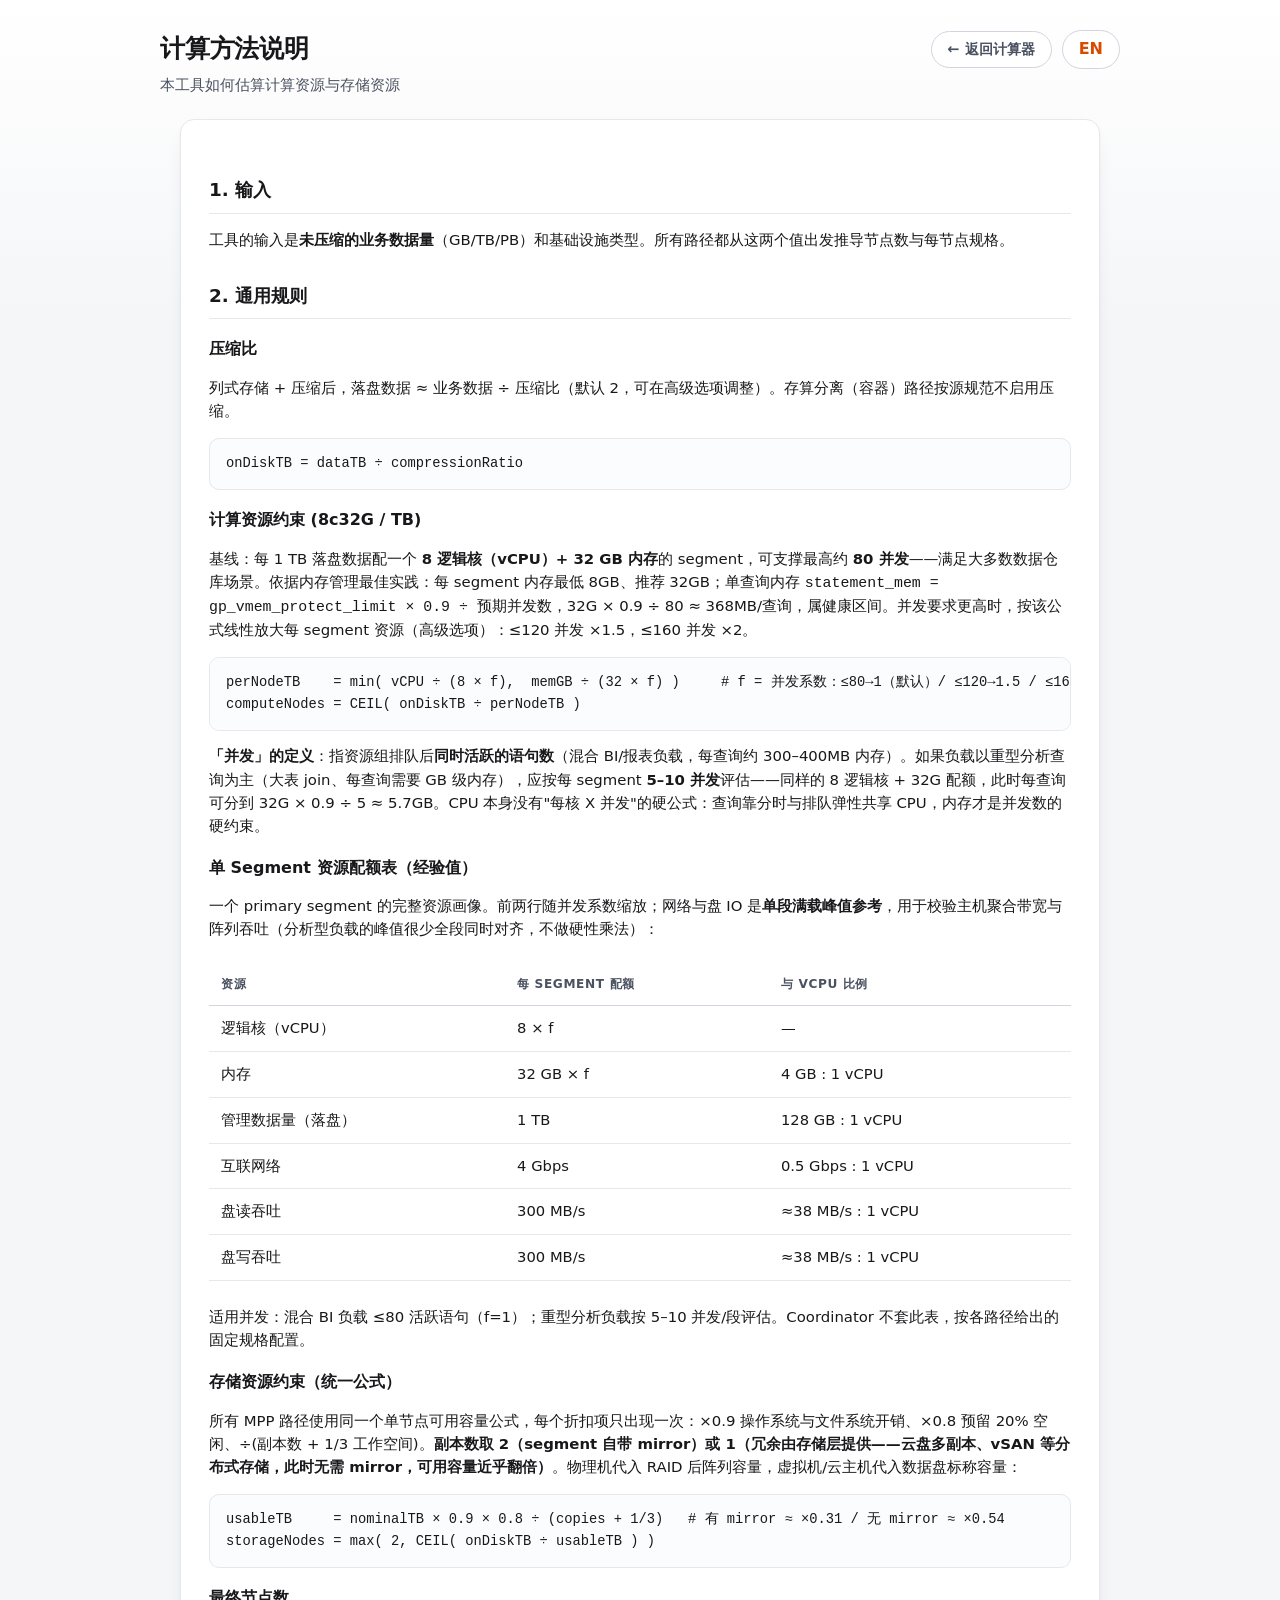
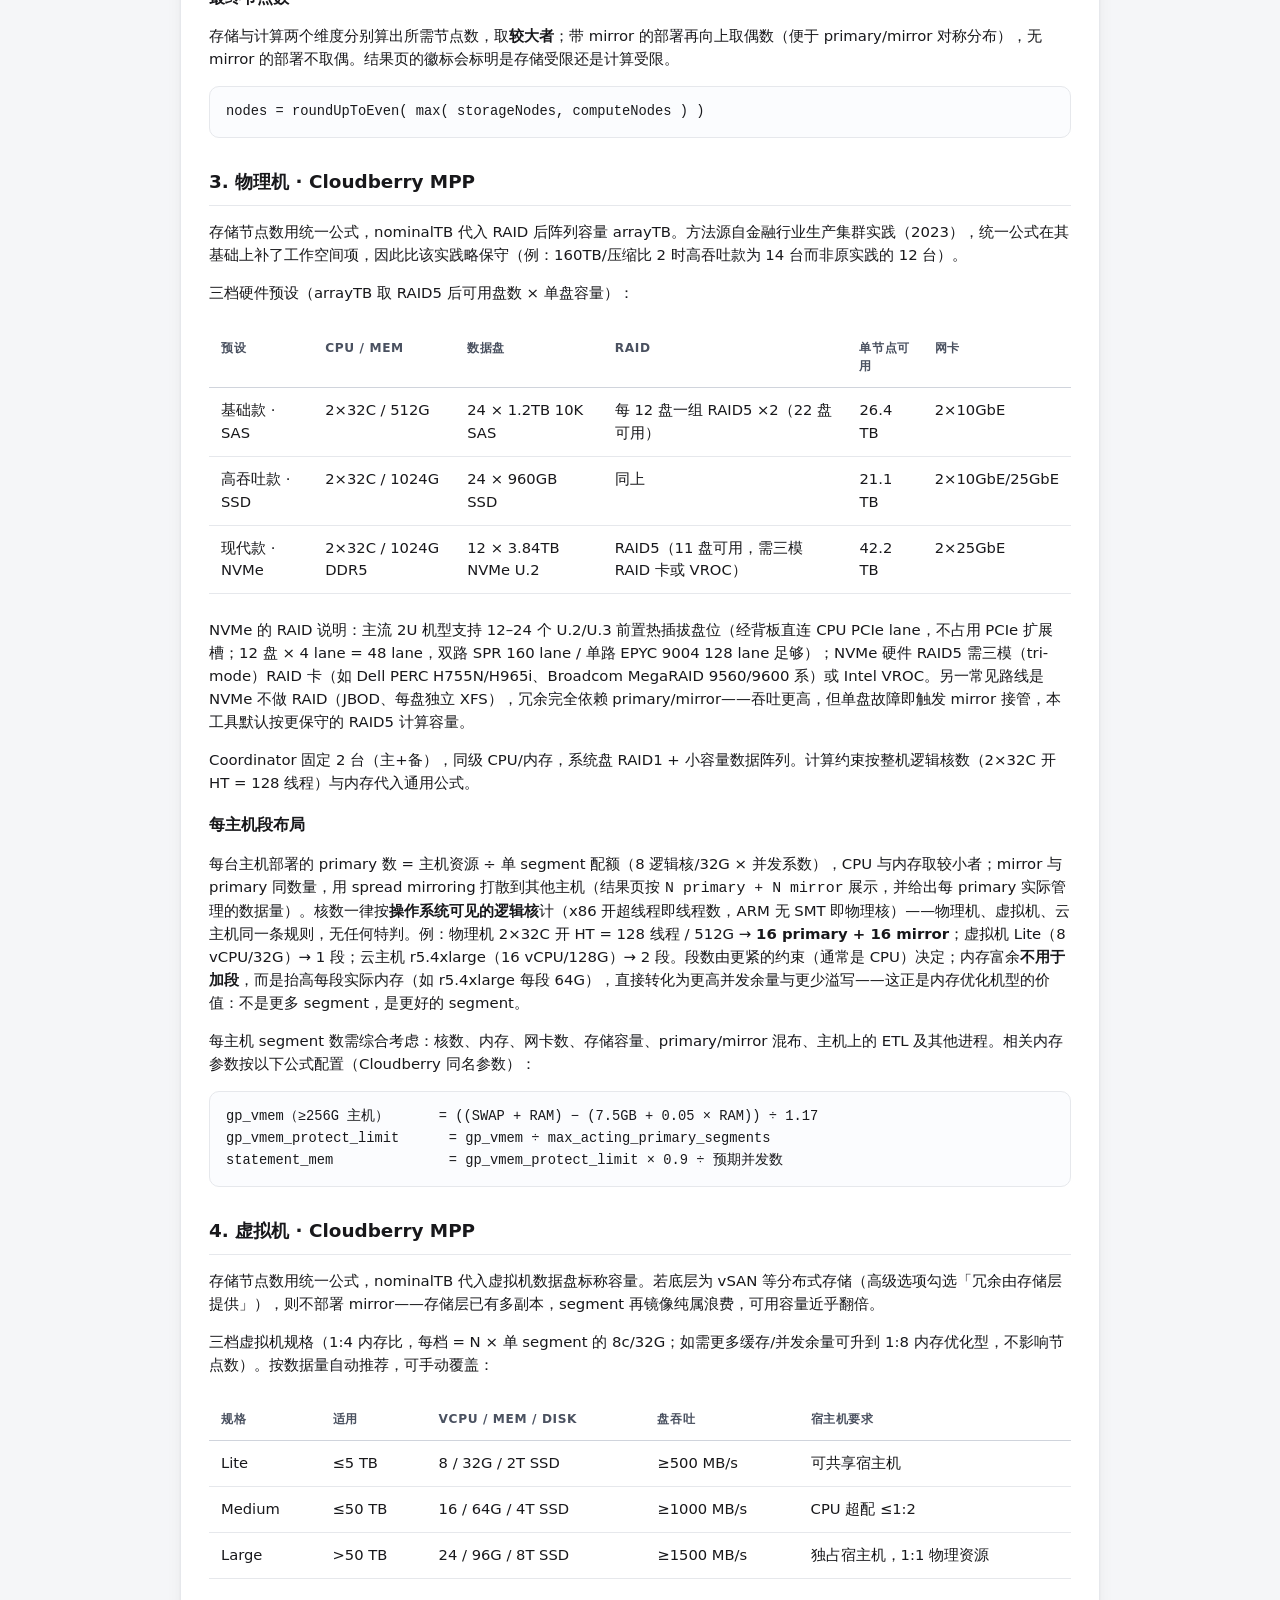
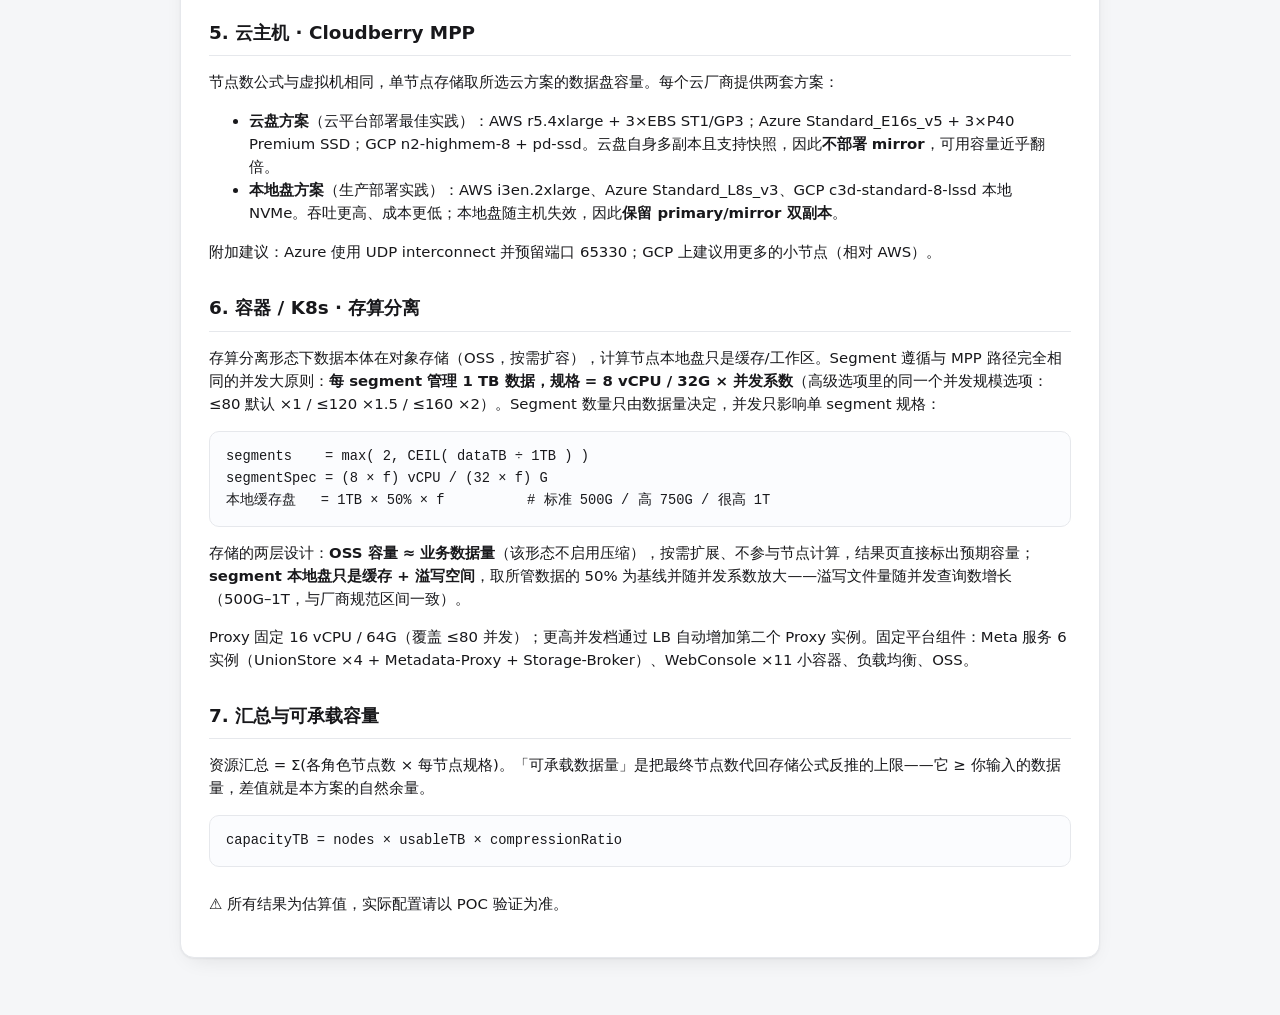
==== commit 1f329eae: "feat: mirrorless deployments where the storage layer is redundant Sizing targets normal operation on" ====
--- a/methodology.html
+++ b/methodology.html
@@ -73,14 +73,16 @@
 <p class="en">Applicable concurrency: ≤80 active statements of mixed BI at f=1; plan 5–10 per segment for heavyweight analytics. Coordinators do not follow this table — use the fixed specs given per path.</p>
 
 <h3><span class="zh">存储资源约束（统一公式）</span><span class="en">Storage constraint (unified formula)</span></h3>
-<p class="zh">所有 MPP 路径使用同一个单节点可用容量公式，每个折扣项只出现一次：×0.9 操作系统与文件系统开销、×0.8 预留 20% 空闲、÷(2 + 1/3) 镜像两份加 1/3 工作空间。物理机代入 RAID 后阵列容量，虚拟机/云主机代入数据盘标称容量：</p>
-<p class="en">Every MPP path uses one per-node usable-capacity formula, each discount applied exactly once: ×0.9 OS/filesystem overhead, ×0.8 to keep 20% free, ÷(2 + 1/3) for the mirror pair plus workspace. Physical passes post-RAID array capacity; VM/cloud pass nominal data-disk capacity:</p>
-<pre>usableTB     = nominalTB × 0.9 × 0.8 ÷ (2 + 1/3)     ≈ nominalTB × 0.31
+<p class="zh">所有 MPP 路径使用同一个单节点可用容量公式，每个折扣项只出现一次：×0.9 操作系统与文件系统开销、×0.8 预留 20% 空闲、÷(副本数 + 1/3 工作空间)。<strong>副本数取 2（segment 自带 mirror）或 1（冗余由存储层提供——云盘多副本、vSAN 等分布式存储，此时无需 mirror，可用容量近乎翻倍）</strong>。物理机代入 RAID 后阵列容量，虚拟机/云主机代入数据盘标称容量：</p>
+<p class="en">Every MPP path uses one per-node usable-capacity formula, each discount applied exactly once: ×0.9 OS/filesystem overhead, ×0.8 to keep 20% free, ÷(copies + 1/3 workspace). <strong>Copies is 2 with segment mirroring, or 1 when the storage layer provides redundancy (replicated cloud disks, vSAN-style distributed storage — no mirrors needed, usable capacity nearly doubles)</strong>. Physical passes post-RAID array capacity; VM/cloud pass nominal data-disk capacity:</p>
+<pre class="zh">usableTB     = nominalTB × 0.9 × 0.8 ÷ (copies + 1/3)   # 有 mirror ≈ ×0.31 / 无 mirror ≈ ×0.54
 storageNodes = max( 2, CEIL( onDiskTB ÷ usableTB ) )</pre>
+<pre class="en">usableTB     = nominalTB × 0.9 × 0.8 ÷ (copies + 1/3)   # mirrored ≈ ×0.31 / mirrorless ≈ ×0.54
+storageNodes = max( 2, CEIL( onDiskTB ÷ usableTB ) )</pre>
 
 <h3><span class="zh">最终节点数</span><span class="en">Final node count</span></h3>
-<p class="zh">存储与计算两个维度分别算出所需节点数，取<strong>较大者</strong>，再向上取偶数（MPP 习惯，便于 primary/mirror 对称分布）。结果页的徽标会标明是存储受限还是计算受限。</p>
-<p class="en">Storage-driven and compute-driven node counts are derived independently; the <strong>larger</strong> wins, then rounds up to an even number (MPP convention for symmetric primary/mirror placement). The result badge shows which constraint binds.</p>
+<p class="zh">存储与计算两个维度分别算出所需节点数，取<strong>较大者</strong>；带 mirror 的部署再向上取偶数（便于 primary/mirror 对称分布），无 mirror 的部署不取偶。结果页的徽标会标明是存储受限还是计算受限。</p>
+<p class="en">Storage-driven and compute-driven node counts are derived independently; the <strong>larger</strong> wins. Mirrored deployments then round up to an even number (for symmetric primary/mirror placement); mirrorless deployments do not. The result badge shows which constraint binds.</p>
 <pre>nodes = roundUpToEven( max( storageNodes, computeNodes ) )</pre>
 
 <h2>3. <span class="zh">物理机</span><span class="en">Physical</span> · Cloudberry MPP</h2>
@@ -135,8 +137,8 @@
 statement_mem              = gp_vmem_protect_limit × 0.9 ÷ expected_concurrency</pre>
 
 <h2>4. <span class="zh">虚拟机</span><span class="en">VM</span> · Cloudberry MPP</h2>
-<p class="zh">存储节点数用统一公式，nominalTB 代入虚拟机数据盘标称容量（与 2025 部署规范的 0.7÷(2+1/3) 口径数值上基本一致，差异 ≈3%）。</p>
-<p class="en">Storage nodes use the unified formula with nominalTB = the VM's nominal data-disk capacity (numerically within ~3% of the 2025 deployment spec's 0.7÷(2+1/3) convention).</p>
+<p class="zh">存储节点数用统一公式，nominalTB 代入虚拟机数据盘标称容量。若底层为 vSAN 等分布式存储（高级选项勾选「冗余由存储层提供」），则不部署 mirror——存储层已有多副本，segment 再镜像纯属浪费，可用容量近乎翻倍。</p>
+<p class="en">Storage nodes use the unified formula with nominalTB = the VM's nominal data-disk capacity. On distributed storage such as vSAN (advanced option "redundancy at the storage layer"), no mirrors are deployed — the storage layer already keeps multiple replicas, so segment mirroring would be pure waste; usable capacity nearly doubles.</p>
 <p class="zh">三档虚拟机规格（1:4 内存比，每档 = N × 单 segment 的 8c/32G；如需更多缓存/并发余量可升到 1:8 内存优化型，不影响节点数）。按数据量自动推荐，可手动覆盖：</p>
 <p class="en">Three VM profiles (1:4 memory ratio — each tier is exactly N × the 8c/32G per-segment quota; a 1:8 memory-optimized variant adds cache/concurrency headroom without changing node counts). Auto-recommended by data size, manual override available:</p>
 <div class="table-wrap"><table>
@@ -160,12 +162,12 @@
 <p class="zh">节点数公式与虚拟机相同，单节点存储取所选云方案的数据盘容量。每个云厂商提供两套方案：</p>
 <p class="en">Same node-count formula as VM, with per-node storage from the selected cloud scheme. Two schemes per provider:</p>
 <ul class="zh">
-<li><strong>云盘方案</strong>（云平台部署最佳实践）：AWS r5.4xlarge + 3×EBS ST1/GP3；Azure Standard_E16s_v5 + 3×P40 Premium SSD；GCP n2-highmem-8 + pd-ssd。数据可靠性依赖云盘，支持快照。</li>
-<li><strong>本地盘方案</strong>（生产部署实践）：AWS i3en.2xlarge、Azure Standard_L8s_v3、GCP c3d-standard-8-lssd 本地 NVMe。吞吐更高、成本更低，可靠性依赖 primary/mirror 双副本。</li>
+<li><strong>云盘方案</strong>（云平台部署最佳实践）：AWS r5.4xlarge + 3×EBS ST1/GP3；Azure Standard_E16s_v5 + 3×P40 Premium SSD；GCP n2-highmem-8 + pd-ssd。云盘自身多副本且支持快照，因此<strong>不部署 mirror</strong>，可用容量近乎翻倍。</li>
+<li><strong>本地盘方案</strong>（生产部署实践）：AWS i3en.2xlarge、Azure Standard_L8s_v3、GCP c3d-standard-8-lssd 本地 NVMe。吞吐更高、成本更低；本地盘随主机失效，因此<strong>保留 primary/mirror 双副本</strong>。</li>
 </ul>
 <ul class="en">
-<li><strong>Managed-disk schemes</strong> (cloud deployment best practice): AWS r5.4xlarge + 3×EBS ST1/GP3; Azure Standard_E16s_v5 + 3×P40 Premium SSD; GCP n2-highmem-8 + pd-ssd. Durability from cloud disks, snapshot-capable.</li>
-<li><strong>Local-NVMe schemes</strong> (production practice): AWS i3en.2xlarge, Azure Standard_L8s_v3, GCP c3d-standard-8-lssd. Higher throughput, lower cost; durability relies on primary/mirror.</li>
+<li><strong>Managed-disk schemes</strong> (cloud deployment best practice): AWS r5.4xlarge + 3×EBS ST1/GP3; Azure Standard_E16s_v5 + 3×P40 Premium SSD; GCP n2-highmem-8 + pd-ssd. Managed disks are replicated and snapshot-capable, so <strong>no segment mirrors are deployed</strong> — usable capacity nearly doubles.</li>
+<li><strong>Local-NVMe schemes</strong> (production practice): AWS i3en.2xlarge, Azure Standard_L8s_v3, GCP c3d-standard-8-lssd. Higher throughput, lower cost; local disks die with the host, so <strong>primary/mirror is kept</strong>.</li>
 </ul>
 <p class="zh">附加建议：Azure 使用 UDP interconnect 并预留端口 65330；GCP 上建议用更多的小节点（相对 AWS）。</p>
 <p class="en">Extra guidance: on Azure use the UDP interconnect and reserve port 65330; on GCP prefer more, smaller nodes (vs AWS).</p>
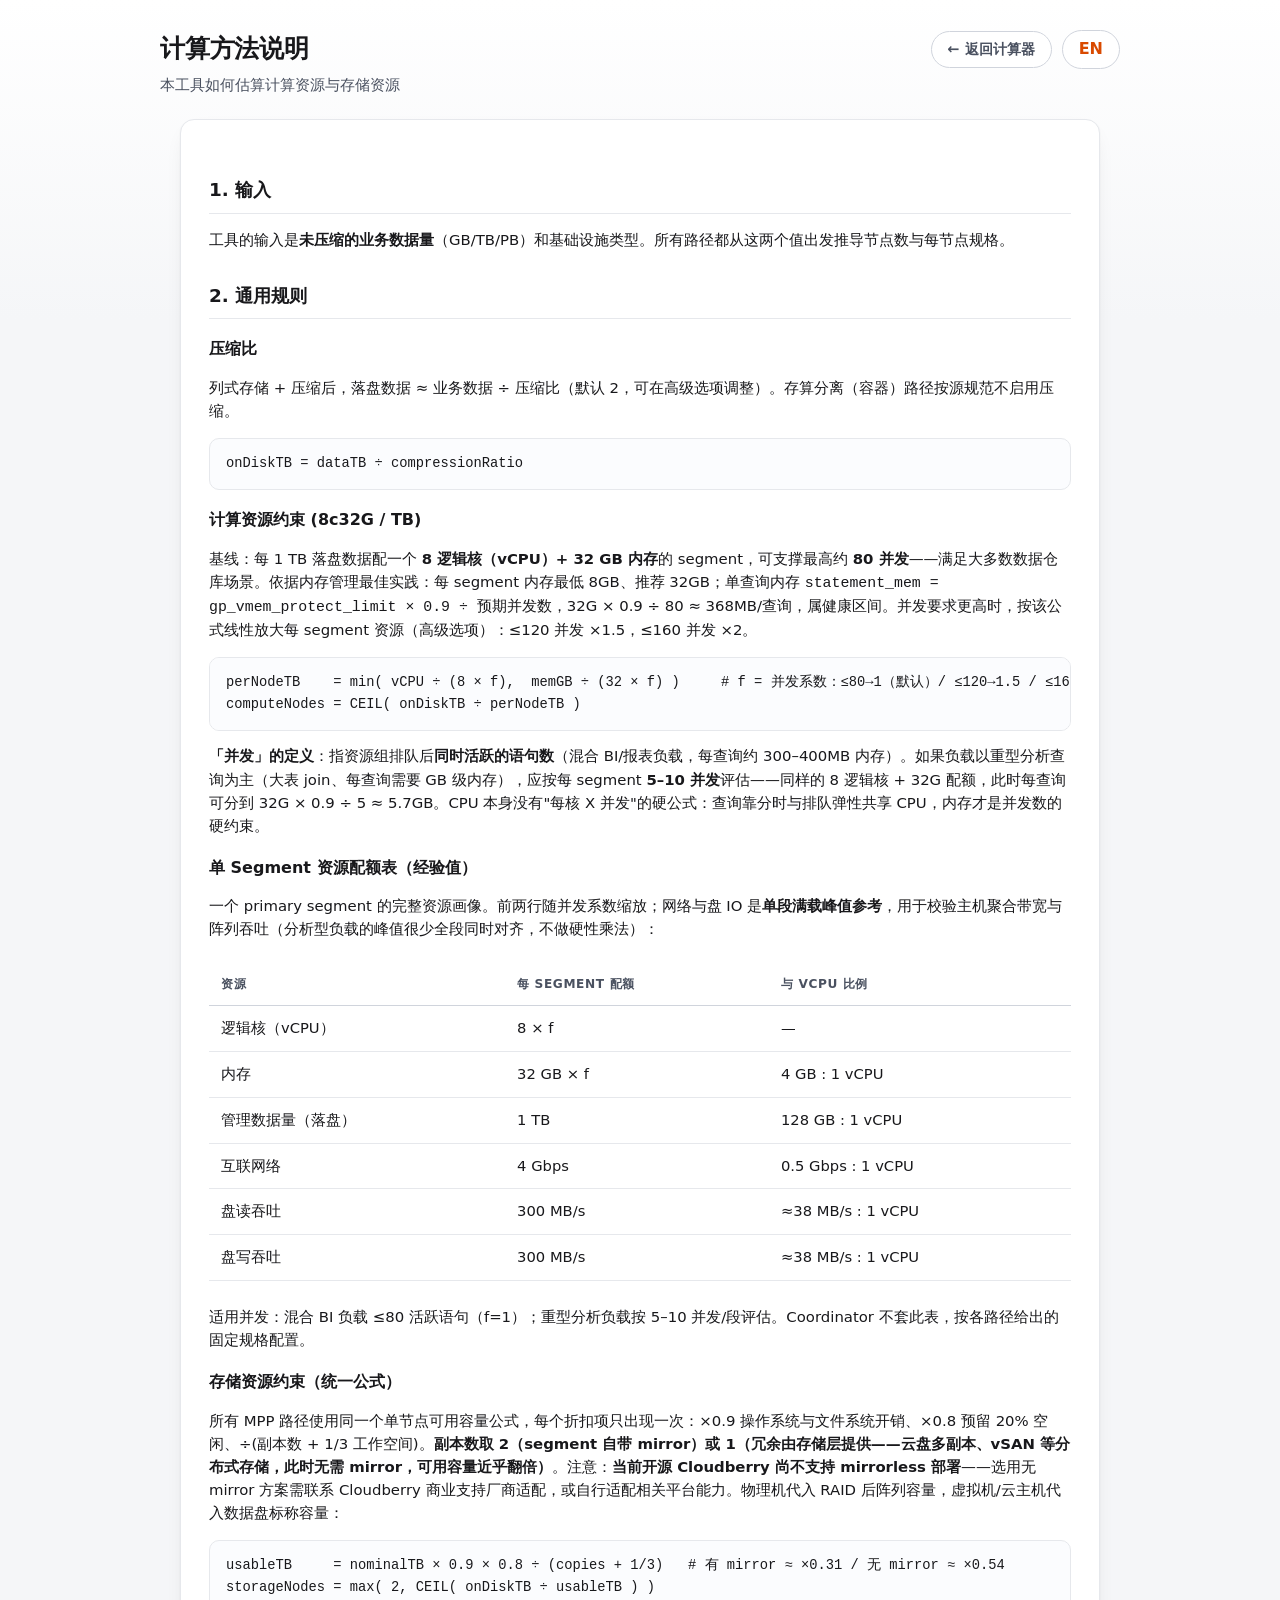
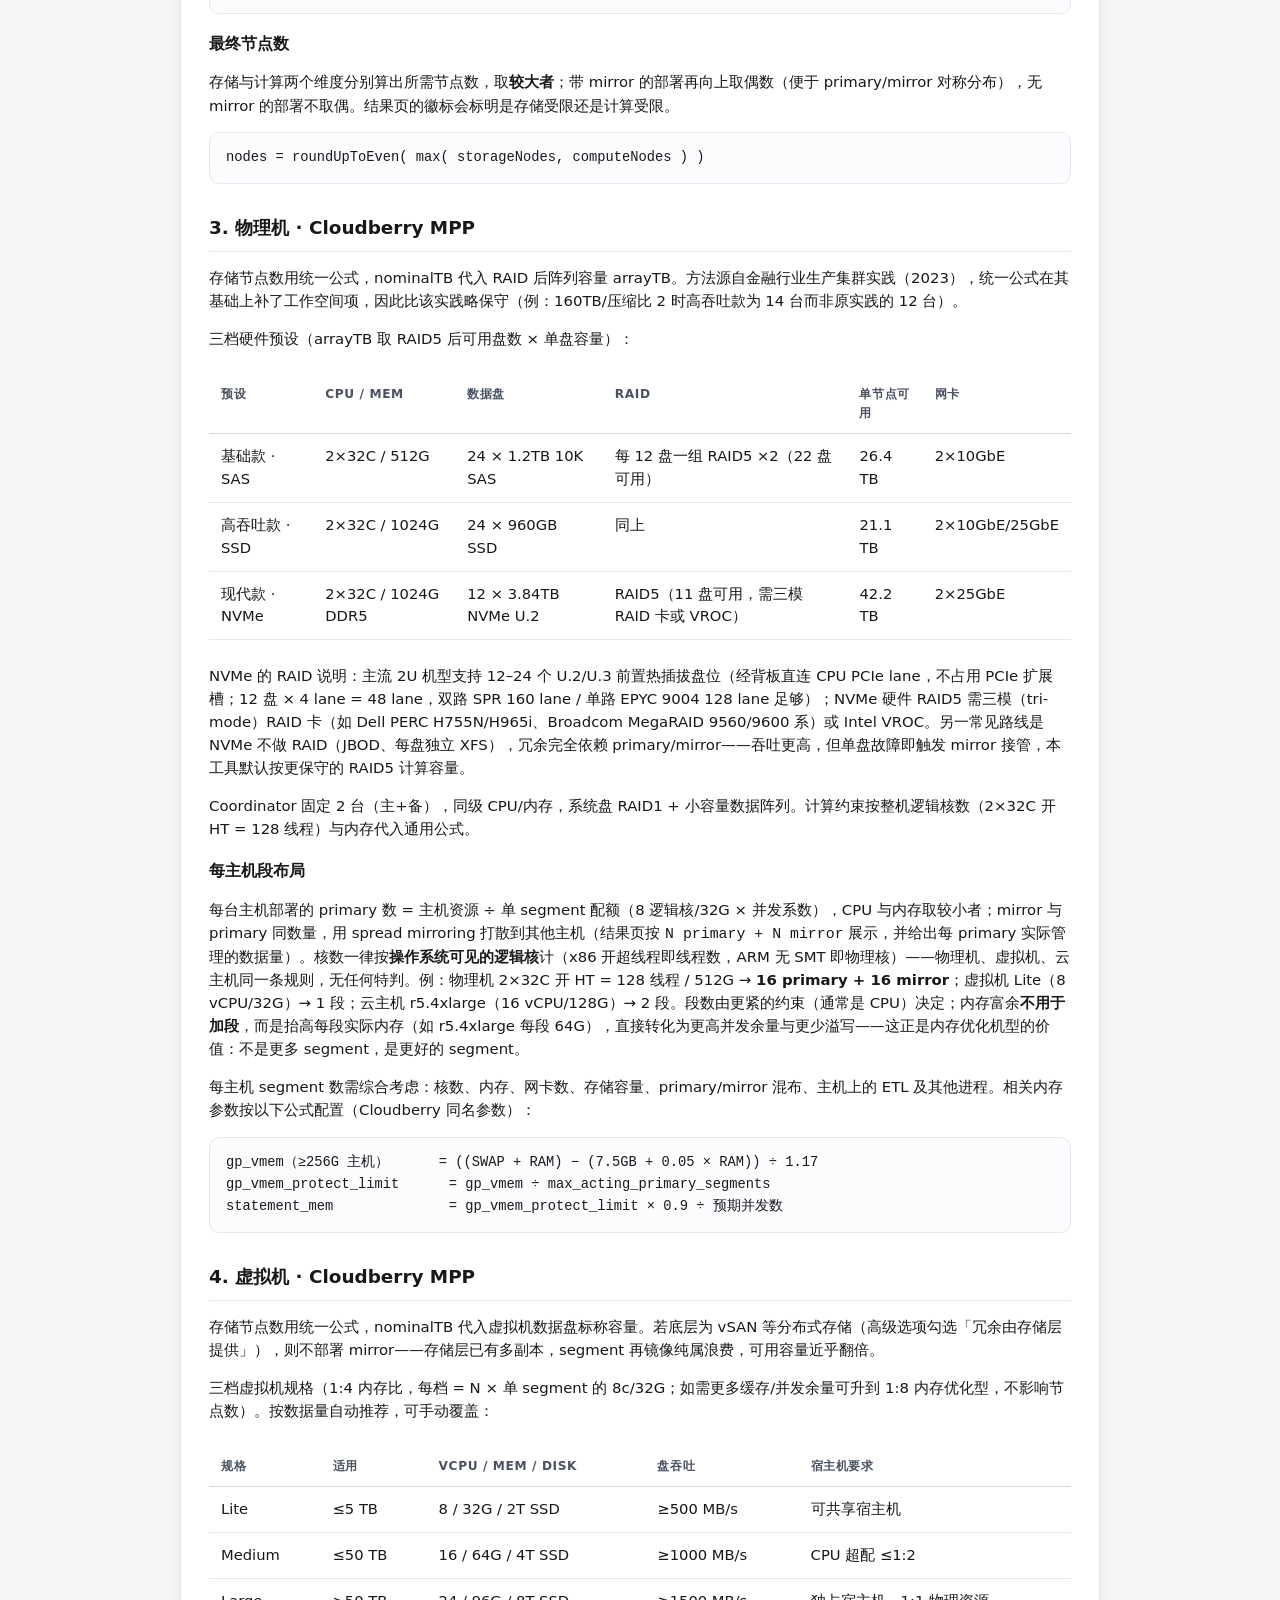
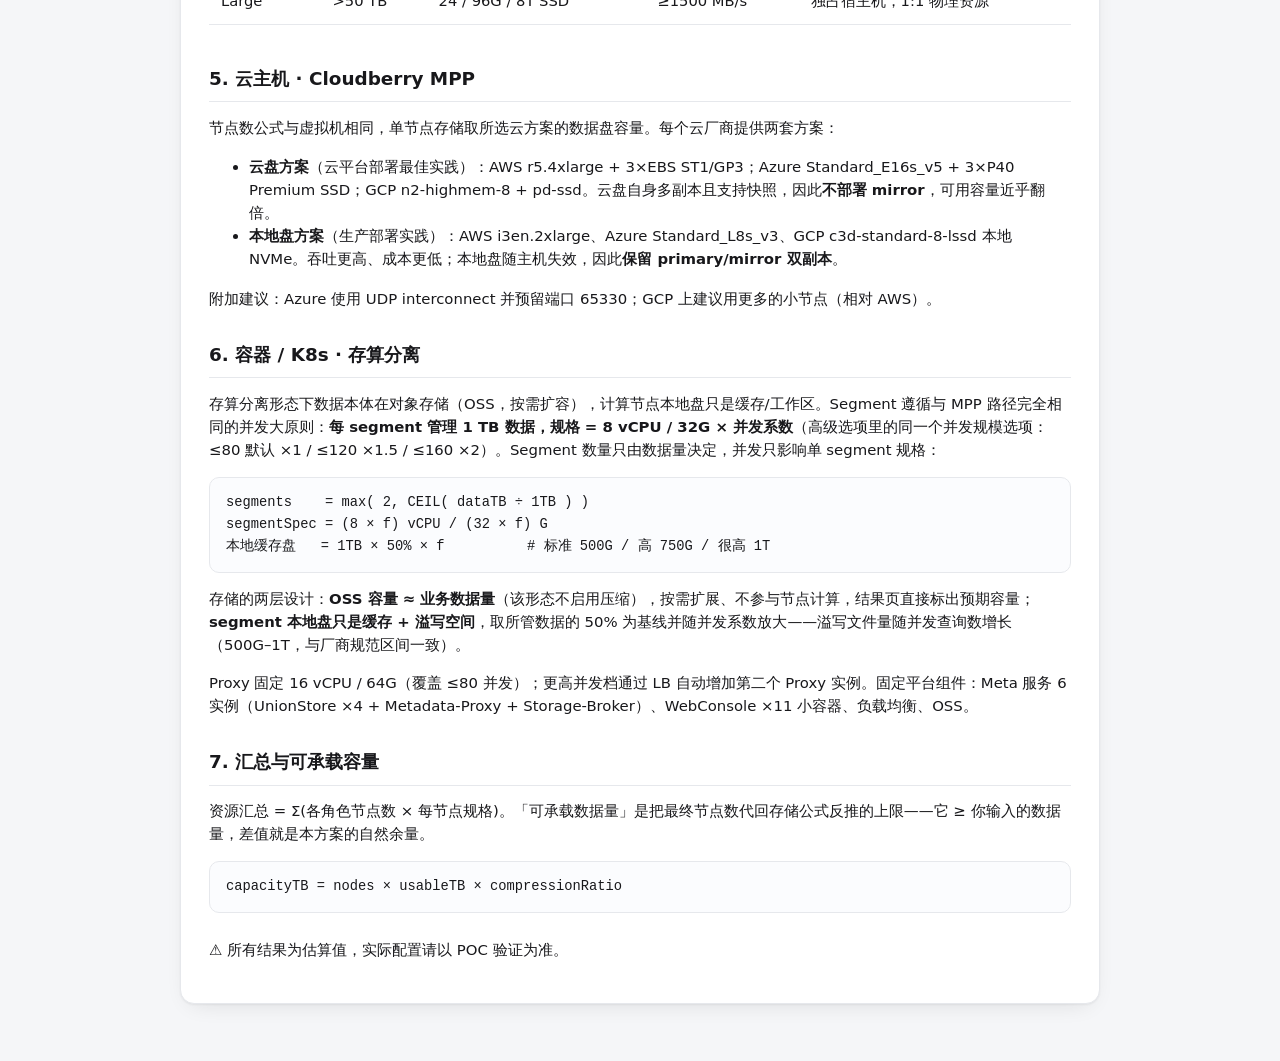
==== commit d2f91fb9: "docs: mirrorless requires commercial-vendor adaptation Open-source Cloudberry does not support mirro" ====
--- a/methodology.html
+++ b/methodology.html
@@ -73,8 +73,8 @@
 <p class="en">Applicable concurrency: ≤80 active statements of mixed BI at f=1; plan 5–10 per segment for heavyweight analytics. Coordinators do not follow this table — use the fixed specs given per path.</p>
 
 <h3><span class="zh">存储资源约束（统一公式）</span><span class="en">Storage constraint (unified formula)</span></h3>
-<p class="zh">所有 MPP 路径使用同一个单节点可用容量公式，每个折扣项只出现一次：×0.9 操作系统与文件系统开销、×0.8 预留 20% 空闲、÷(副本数 + 1/3 工作空间)。<strong>副本数取 2（segment 自带 mirror）或 1（冗余由存储层提供——云盘多副本、vSAN 等分布式存储，此时无需 mirror，可用容量近乎翻倍）</strong>。物理机代入 RAID 后阵列容量，虚拟机/云主机代入数据盘标称容量：</p>
-<p class="en">Every MPP path uses one per-node usable-capacity formula, each discount applied exactly once: ×0.9 OS/filesystem overhead, ×0.8 to keep 20% free, ÷(copies + 1/3 workspace). <strong>Copies is 2 with segment mirroring, or 1 when the storage layer provides redundancy (replicated cloud disks, vSAN-style distributed storage — no mirrors needed, usable capacity nearly doubles)</strong>. Physical passes post-RAID array capacity; VM/cloud pass nominal data-disk capacity:</p>
+<p class="zh">所有 MPP 路径使用同一个单节点可用容量公式，每个折扣项只出现一次：×0.9 操作系统与文件系统开销、×0.8 预留 20% 空闲、÷(副本数 + 1/3 工作空间)。<strong>副本数取 2（segment 自带 mirror）或 1（冗余由存储层提供——云盘多副本、vSAN 等分布式存储，此时无需 mirror，可用容量近乎翻倍）</strong>。注意：<strong>当前开源 Cloudberry 尚不支持 mirrorless 部署</strong>——选用无 mirror 方案需联系 Cloudberry 商业支持厂商适配，或自行适配相关平台能力。物理机代入 RAID 后阵列容量，虚拟机/云主机代入数据盘标称容量：</p>
+<p class="en">Every MPP path uses one per-node usable-capacity formula, each discount applied exactly once: ×0.9 OS/filesystem overhead, ×0.8 to keep 20% free, ÷(copies + 1/3 workspace). <strong>Copies is 2 with segment mirroring, or 1 when the storage layer provides redundancy (replicated cloud disks, vSAN-style distributed storage — no mirrors needed, usable capacity nearly doubles)</strong>. Note: <strong>open-source Cloudberry does not support mirrorless deployment out of the box</strong> — mirrorless schemes require adaptation by a commercial Cloudberry support vendor, or adapting the platform capability yourself. Physical passes post-RAID array capacity; VM/cloud pass nominal data-disk capacity:</p>
 <pre class="zh">usableTB     = nominalTB × 0.9 × 0.8 ÷ (copies + 1/3)   # 有 mirror ≈ ×0.31 / 无 mirror ≈ ×0.54
 storageNodes = max( 2, CEIL( onDiskTB ÷ usableTB ) )</pre>
 <pre class="en">usableTB     = nominalTB × 0.9 × 0.8 ÷ (copies + 1/3)   # mirrored ≈ ×0.31 / mirrorless ≈ ×0.54
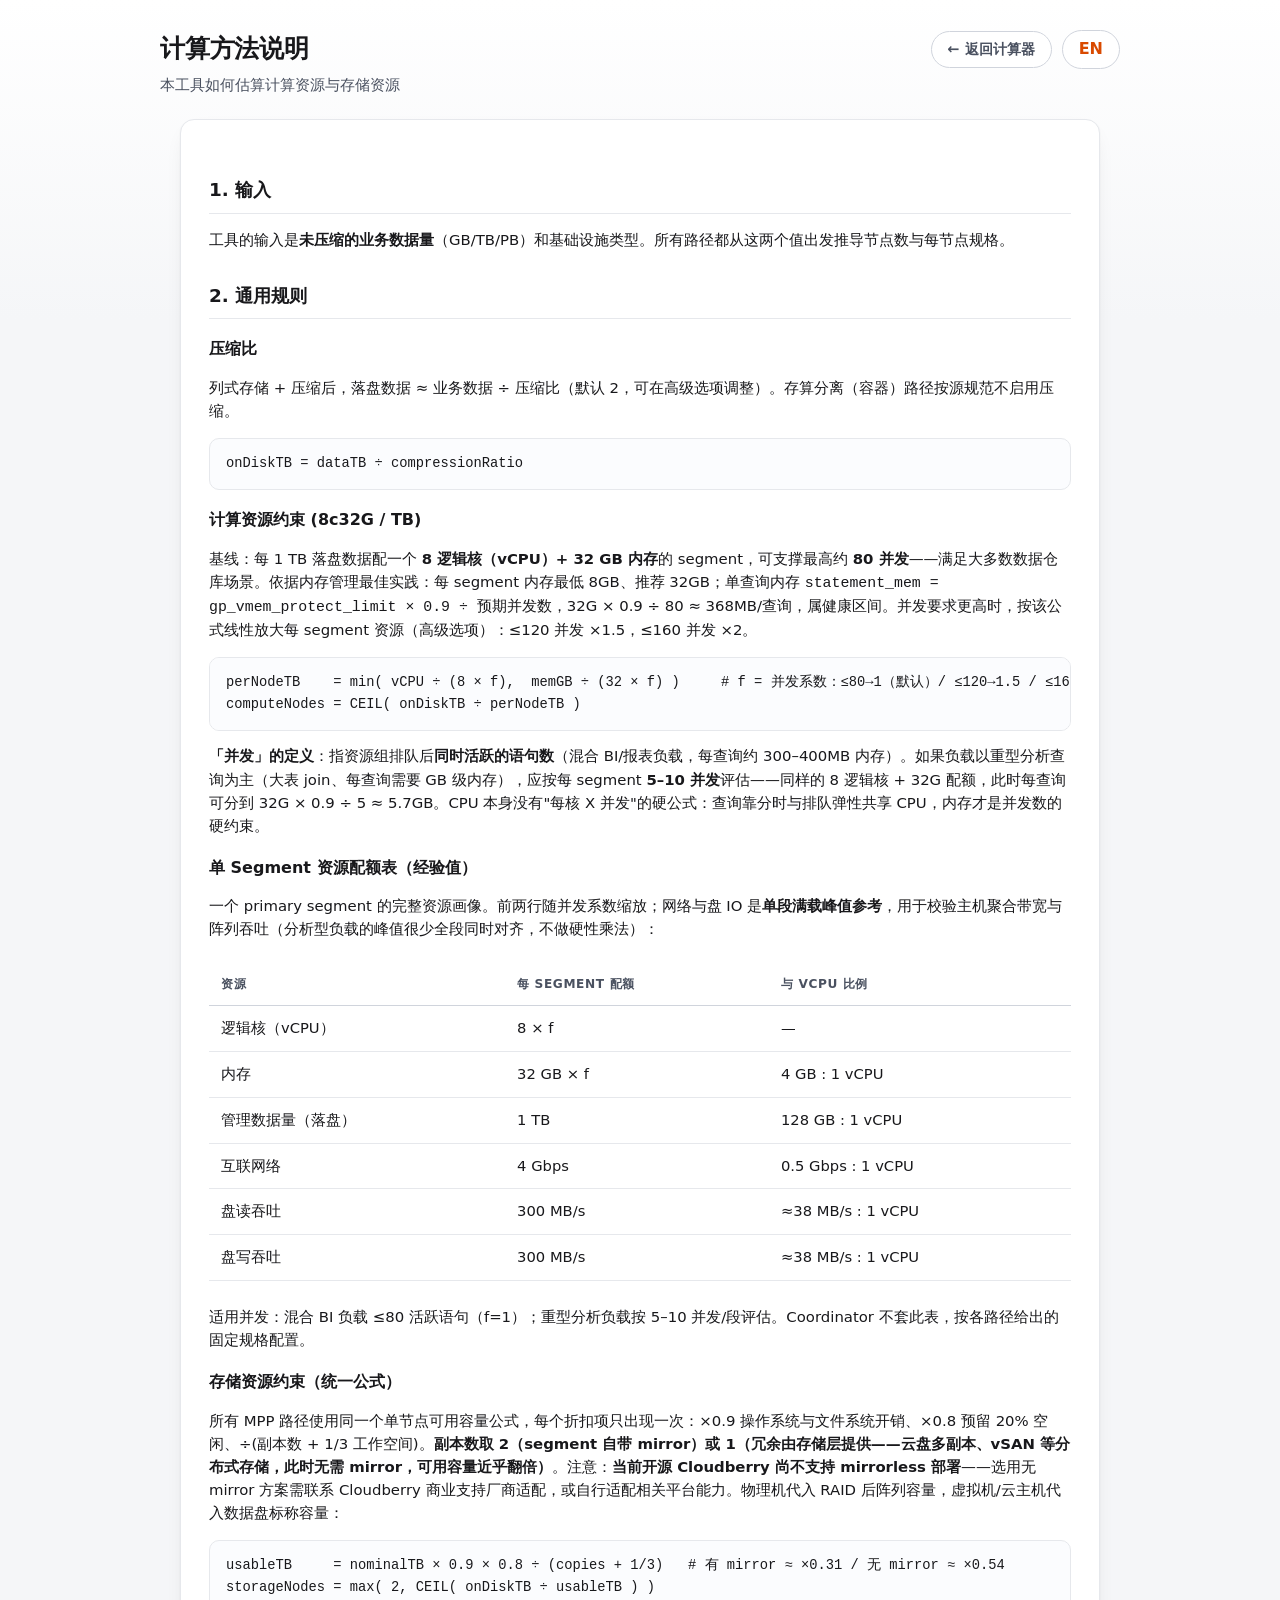
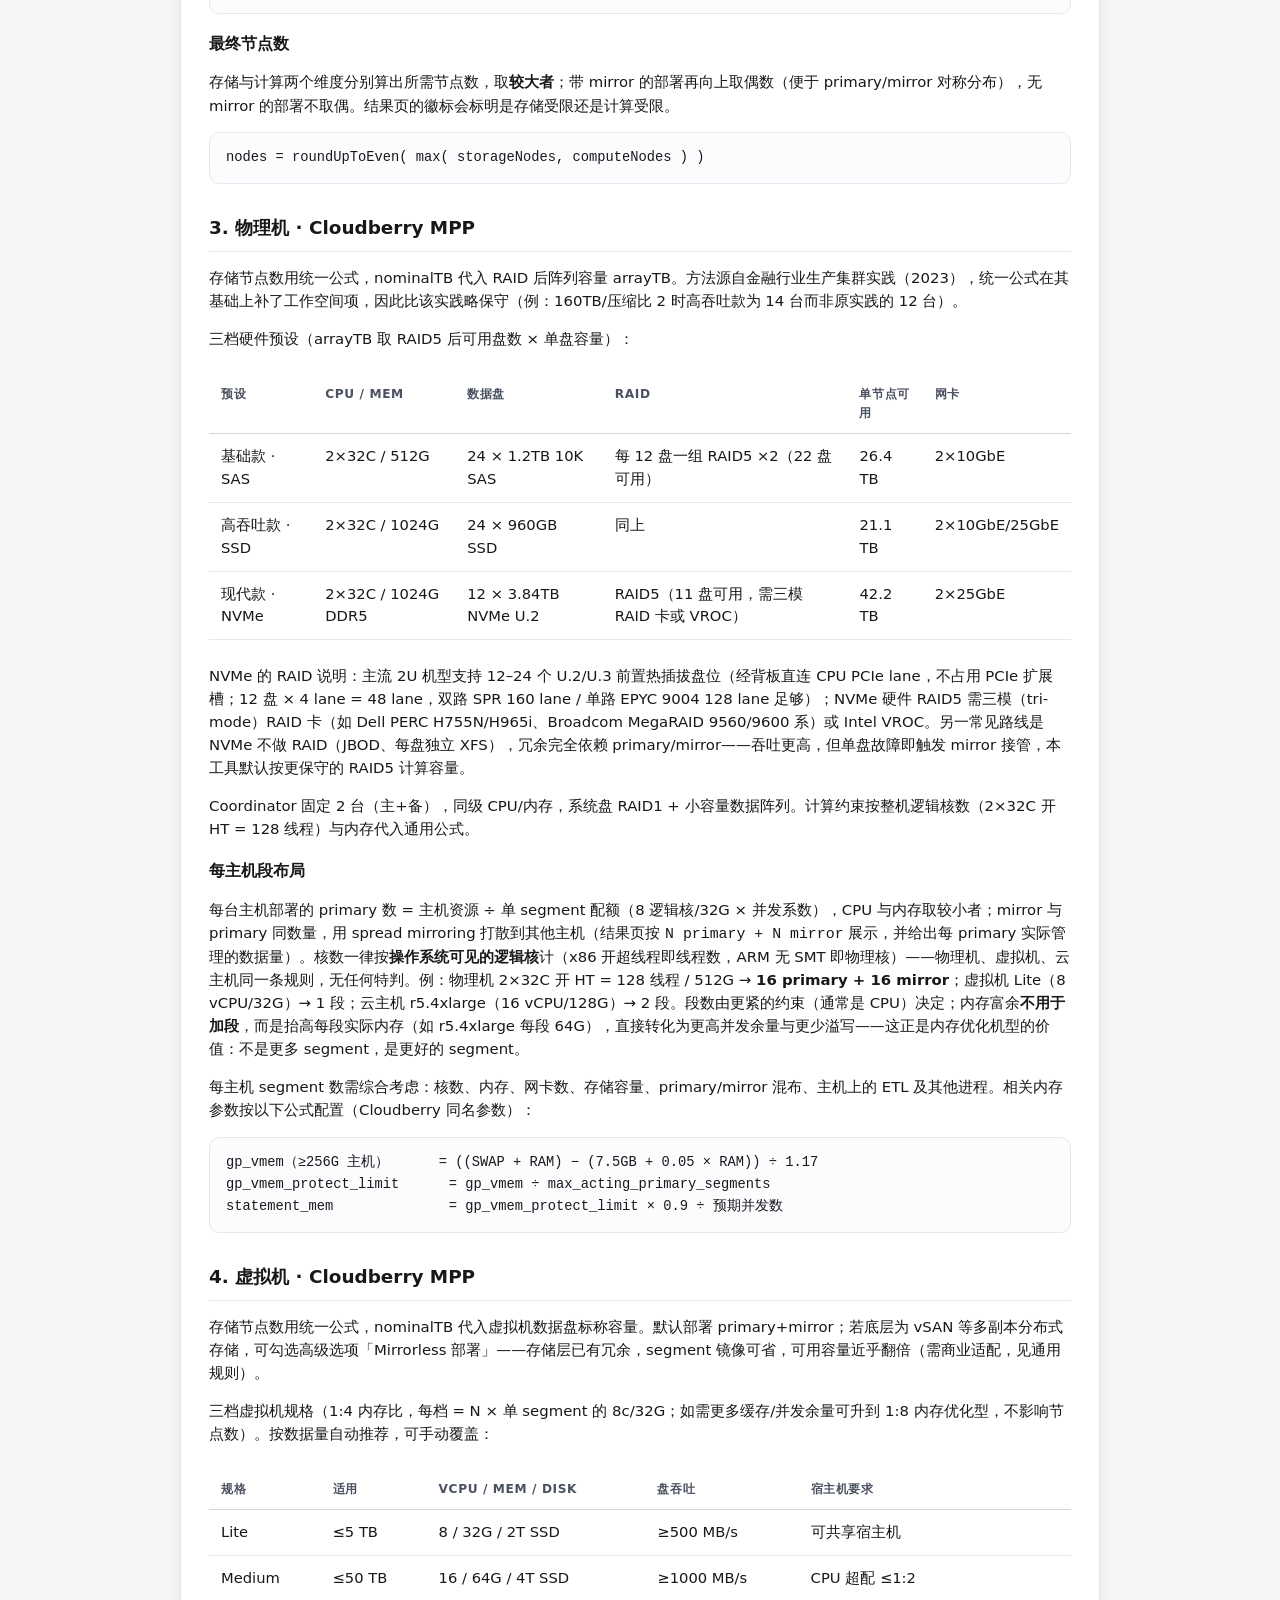
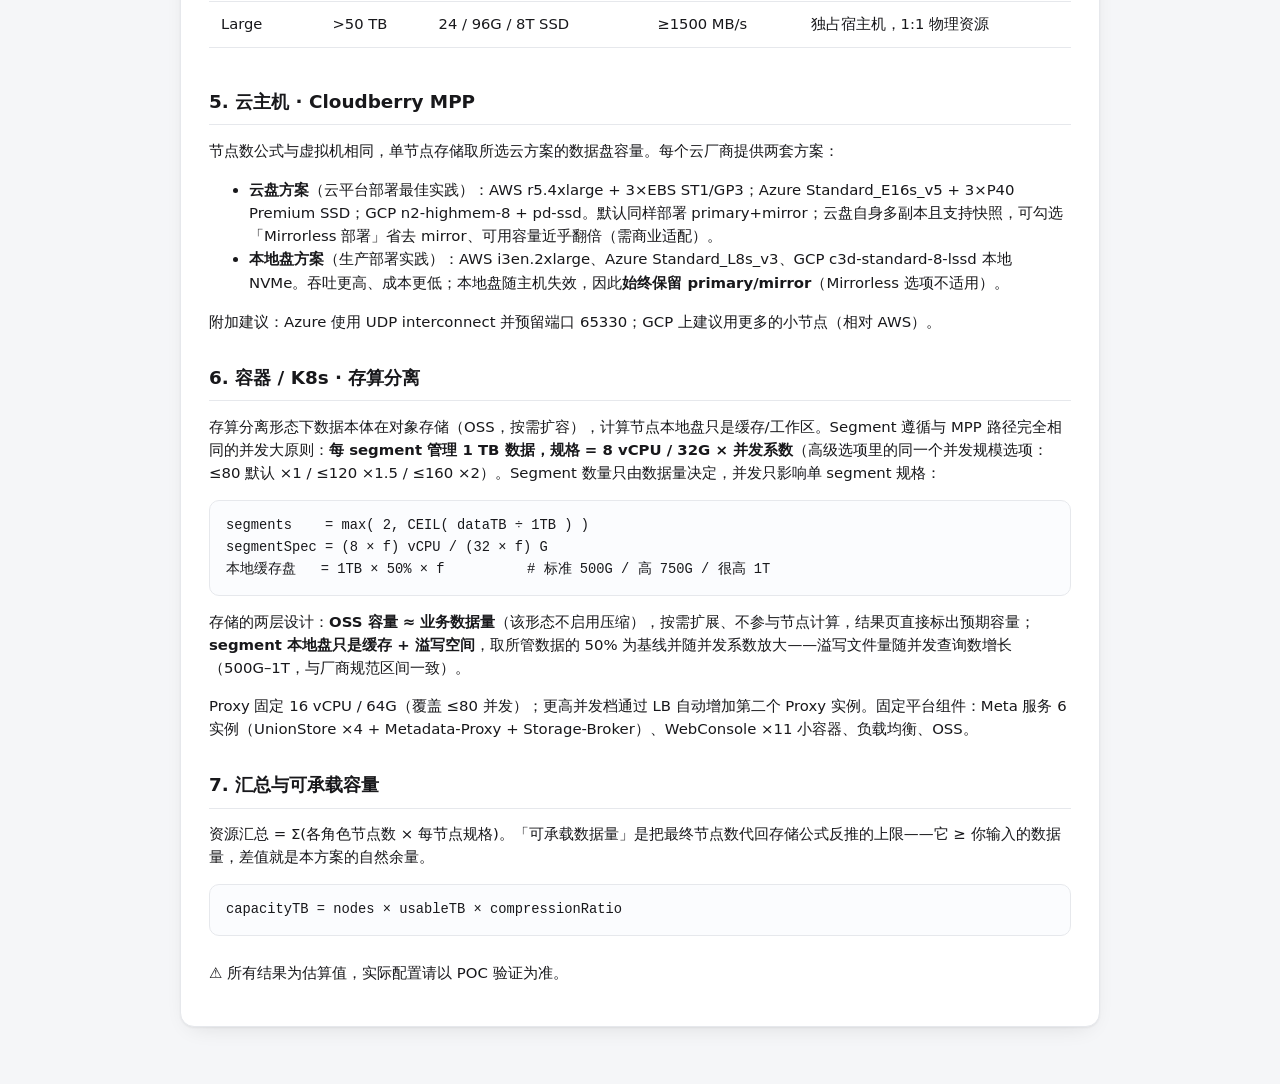
==== commit 1b31647e: "fix: mirrors by default everywhere; mirrorless is an explicit opt-in Open-source Cloudberry cannot r" ====
--- a/methodology.html
+++ b/methodology.html
@@ -137,8 +137,8 @@
 statement_mem              = gp_vmem_protect_limit × 0.9 ÷ expected_concurrency</pre>
 
 <h2>4. <span class="zh">虚拟机</span><span class="en">VM</span> · Cloudberry MPP</h2>
-<p class="zh">存储节点数用统一公式，nominalTB 代入虚拟机数据盘标称容量。若底层为 vSAN 等分布式存储（高级选项勾选「冗余由存储层提供」），则不部署 mirror——存储层已有多副本，segment 再镜像纯属浪费，可用容量近乎翻倍。</p>
-<p class="en">Storage nodes use the unified formula with nominalTB = the VM's nominal data-disk capacity. On distributed storage such as vSAN (advanced option "redundancy at the storage layer"), no mirrors are deployed — the storage layer already keeps multiple replicas, so segment mirroring would be pure waste; usable capacity nearly doubles.</p>
+<p class="zh">存储节点数用统一公式，nominalTB 代入虚拟机数据盘标称容量。默认部署 primary+mirror；若底层为 vSAN 等多副本分布式存储，可勾选高级选项「Mirrorless 部署」——存储层已有冗余，segment 镜像可省，可用容量近乎翻倍（需商业适配，见通用规则）。</p>
+<p class="en">Storage nodes use the unified formula with nominalTB = the VM's nominal data-disk capacity. Primary+mirror is the default; on replicated distributed storage such as vSAN you may opt into the advanced "Mirrorless deployment" option — the storage layer already keeps replicas, so mirrors can be skipped and usable capacity nearly doubles (commercial adaptation required, see common rules).</p>
 <p class="zh">三档虚拟机规格（1:4 内存比，每档 = N × 单 segment 的 8c/32G；如需更多缓存/并发余量可升到 1:8 内存优化型，不影响节点数）。按数据量自动推荐，可手动覆盖：</p>
 <p class="en">Three VM profiles (1:4 memory ratio — each tier is exactly N × the 8c/32G per-segment quota; a 1:8 memory-optimized variant adds cache/concurrency headroom without changing node counts). Auto-recommended by data size, manual override available:</p>
 <div class="table-wrap"><table>
@@ -162,12 +162,12 @@
 <p class="zh">节点数公式与虚拟机相同，单节点存储取所选云方案的数据盘容量。每个云厂商提供两套方案：</p>
 <p class="en">Same node-count formula as VM, with per-node storage from the selected cloud scheme. Two schemes per provider:</p>
 <ul class="zh">
-<li><strong>云盘方案</strong>（云平台部署最佳实践）：AWS r5.4xlarge + 3×EBS ST1/GP3；Azure Standard_E16s_v5 + 3×P40 Premium SSD；GCP n2-highmem-8 + pd-ssd。云盘自身多副本且支持快照，因此<strong>不部署 mirror</strong>，可用容量近乎翻倍。</li>
-<li><strong>本地盘方案</strong>（生产部署实践）：AWS i3en.2xlarge、Azure Standard_L8s_v3、GCP c3d-standard-8-lssd 本地 NVMe。吞吐更高、成本更低；本地盘随主机失效，因此<strong>保留 primary/mirror 双副本</strong>。</li>
+<li><strong>云盘方案</strong>（云平台部署最佳实践）：AWS r5.4xlarge + 3×EBS ST1/GP3；Azure Standard_E16s_v5 + 3×P40 Premium SSD；GCP n2-highmem-8 + pd-ssd。默认同样部署 primary+mirror；云盘自身多副本且支持快照，可勾选「Mirrorless 部署」省去 mirror、可用容量近乎翻倍（需商业适配）。</li>
+<li><strong>本地盘方案</strong>（生产部署实践）：AWS i3en.2xlarge、Azure Standard_L8s_v3、GCP c3d-standard-8-lssd 本地 NVMe。吞吐更高、成本更低；本地盘随主机失效，因此<strong>始终保留 primary/mirror</strong>（Mirrorless 选项不适用）。</li>
 </ul>
 <ul class="en">
-<li><strong>Managed-disk schemes</strong> (cloud deployment best practice): AWS r5.4xlarge + 3×EBS ST1/GP3; Azure Standard_E16s_v5 + 3×P40 Premium SSD; GCP n2-highmem-8 + pd-ssd. Managed disks are replicated and snapshot-capable, so <strong>no segment mirrors are deployed</strong> — usable capacity nearly doubles.</li>
-<li><strong>Local-NVMe schemes</strong> (production practice): AWS i3en.2xlarge, Azure Standard_L8s_v3, GCP c3d-standard-8-lssd. Higher throughput, lower cost; local disks die with the host, so <strong>primary/mirror is kept</strong>.</li>
+<li><strong>Managed-disk schemes</strong> (cloud deployment best practice): AWS r5.4xlarge + 3×EBS ST1/GP3; Azure Standard_E16s_v5 + 3×P40 Premium SSD; GCP n2-highmem-8 + pd-ssd. Primary+mirror by default; managed disks are replicated and snapshot-capable, so the "Mirrorless deployment" option can skip mirrors and nearly double usable capacity (commercial adaptation required).</li>
+<li><strong>Local-NVMe schemes</strong> (production practice): AWS i3en.2xlarge, Azure Standard_L8s_v3, GCP c3d-standard-8-lssd. Higher throughput, lower cost; local disks die with the host, so <strong>primary/mirror is always kept</strong> (the mirrorless option does not apply).</li>
 </ul>
 <p class="zh">附加建议：Azure 使用 UDP interconnect 并预留端口 65330；GCP 上建议用更多的小节点（相对 AWS）。</p>
 <p class="en">Extra guidance: on Azure use the UDP interconnect and reserve port 65330; on GCP prefer more, smaller nodes (vs AWS).</p>
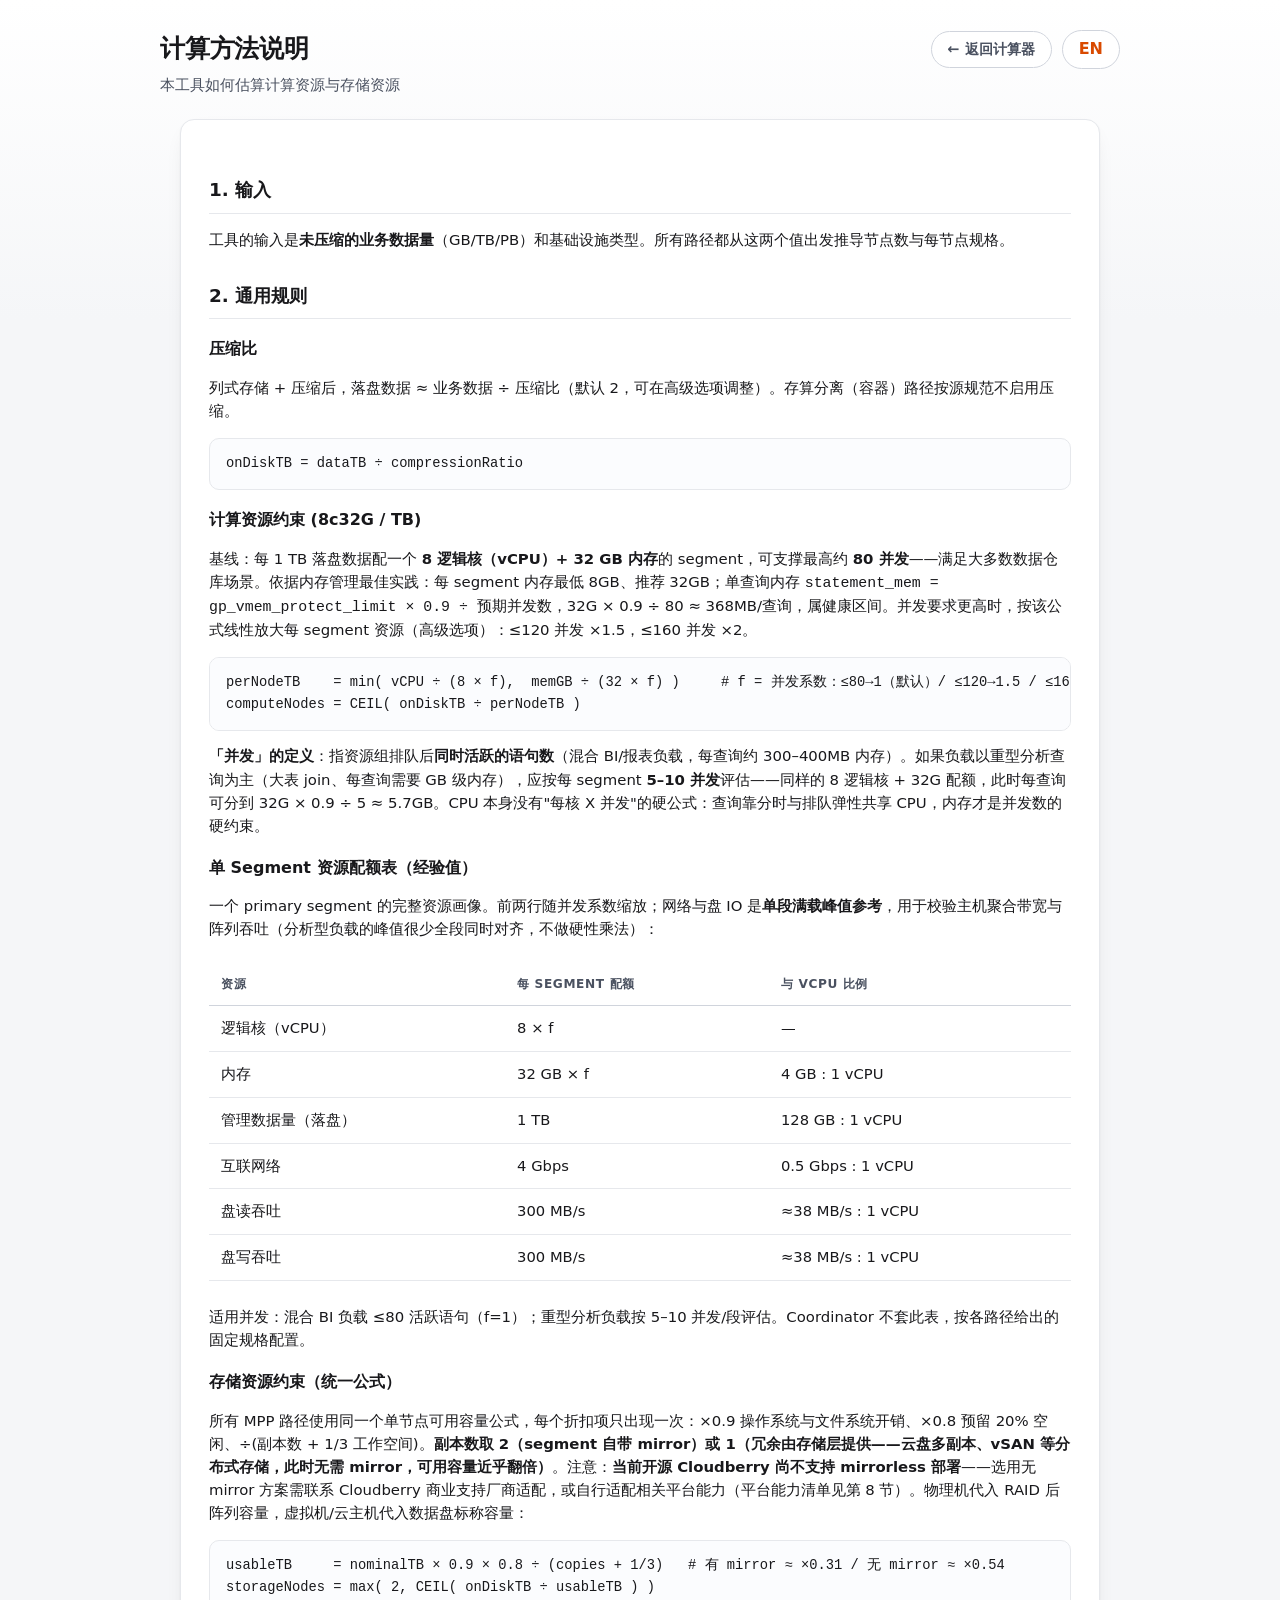
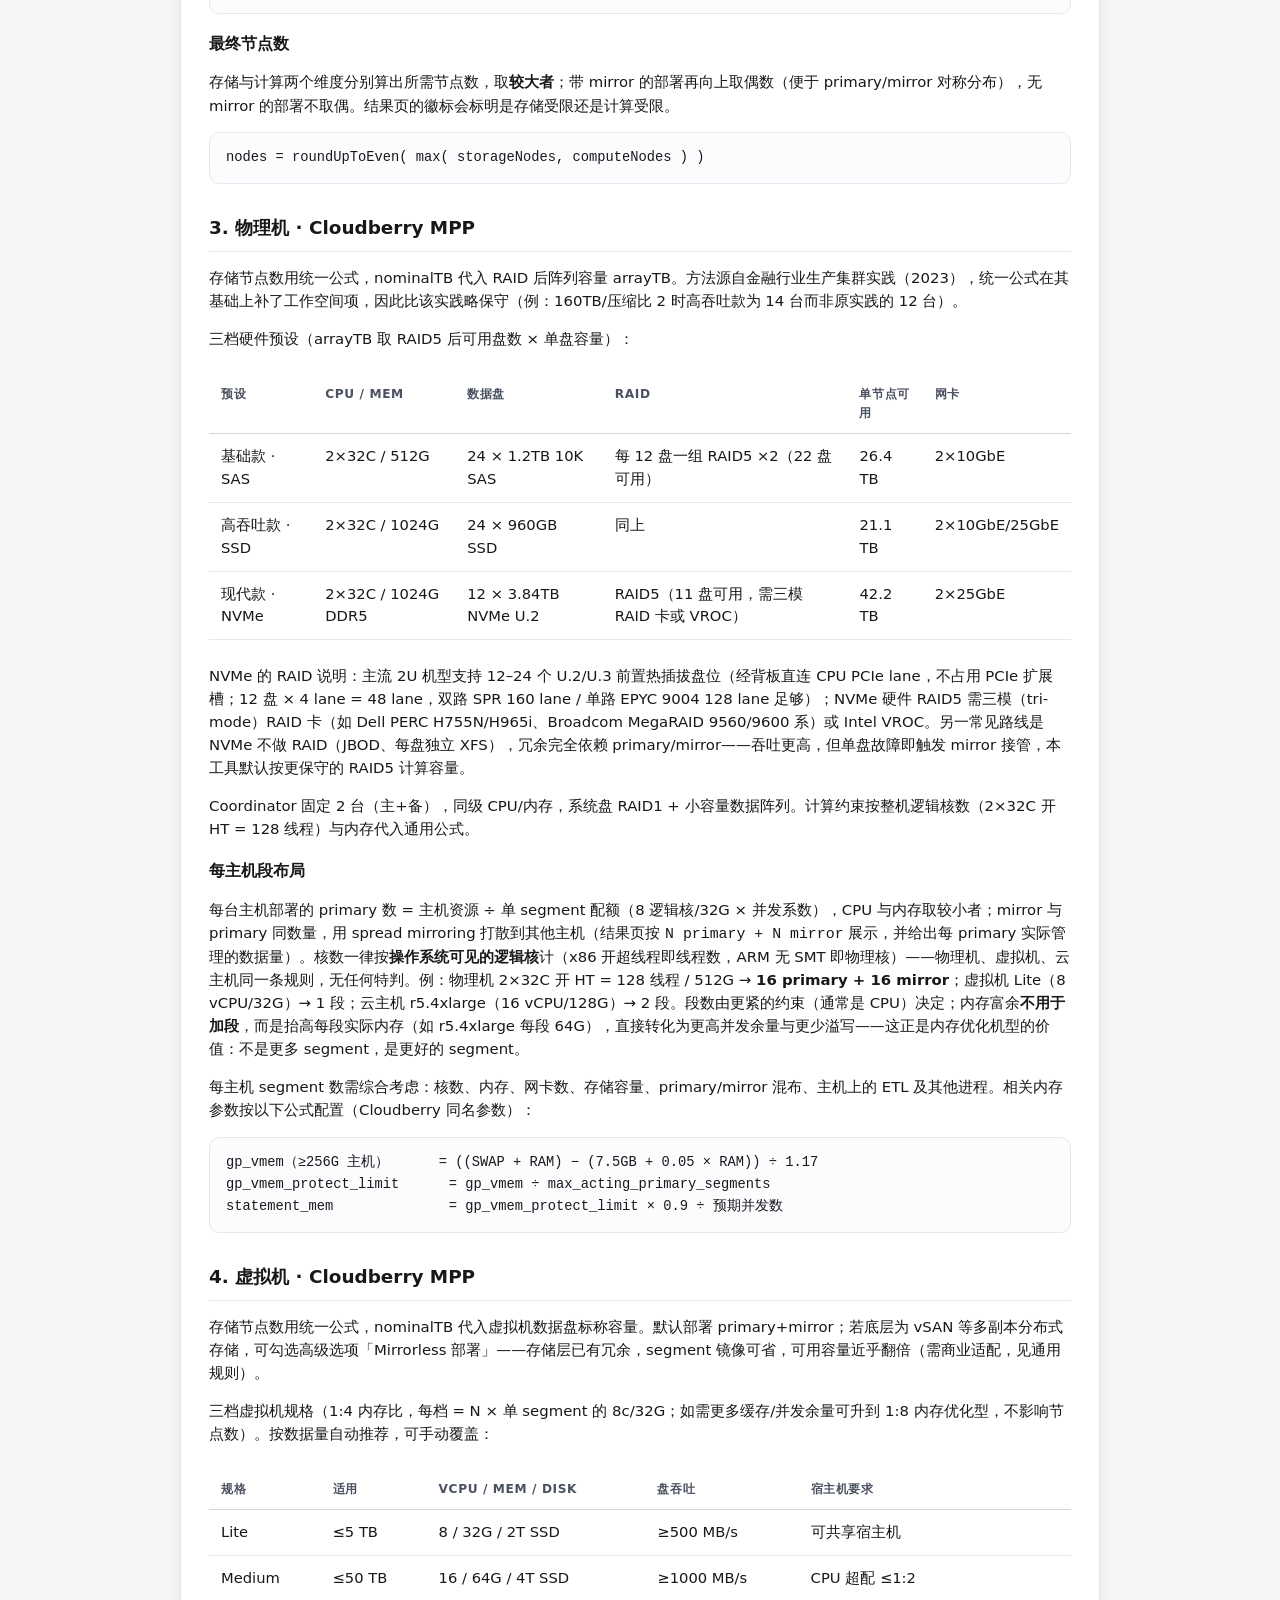
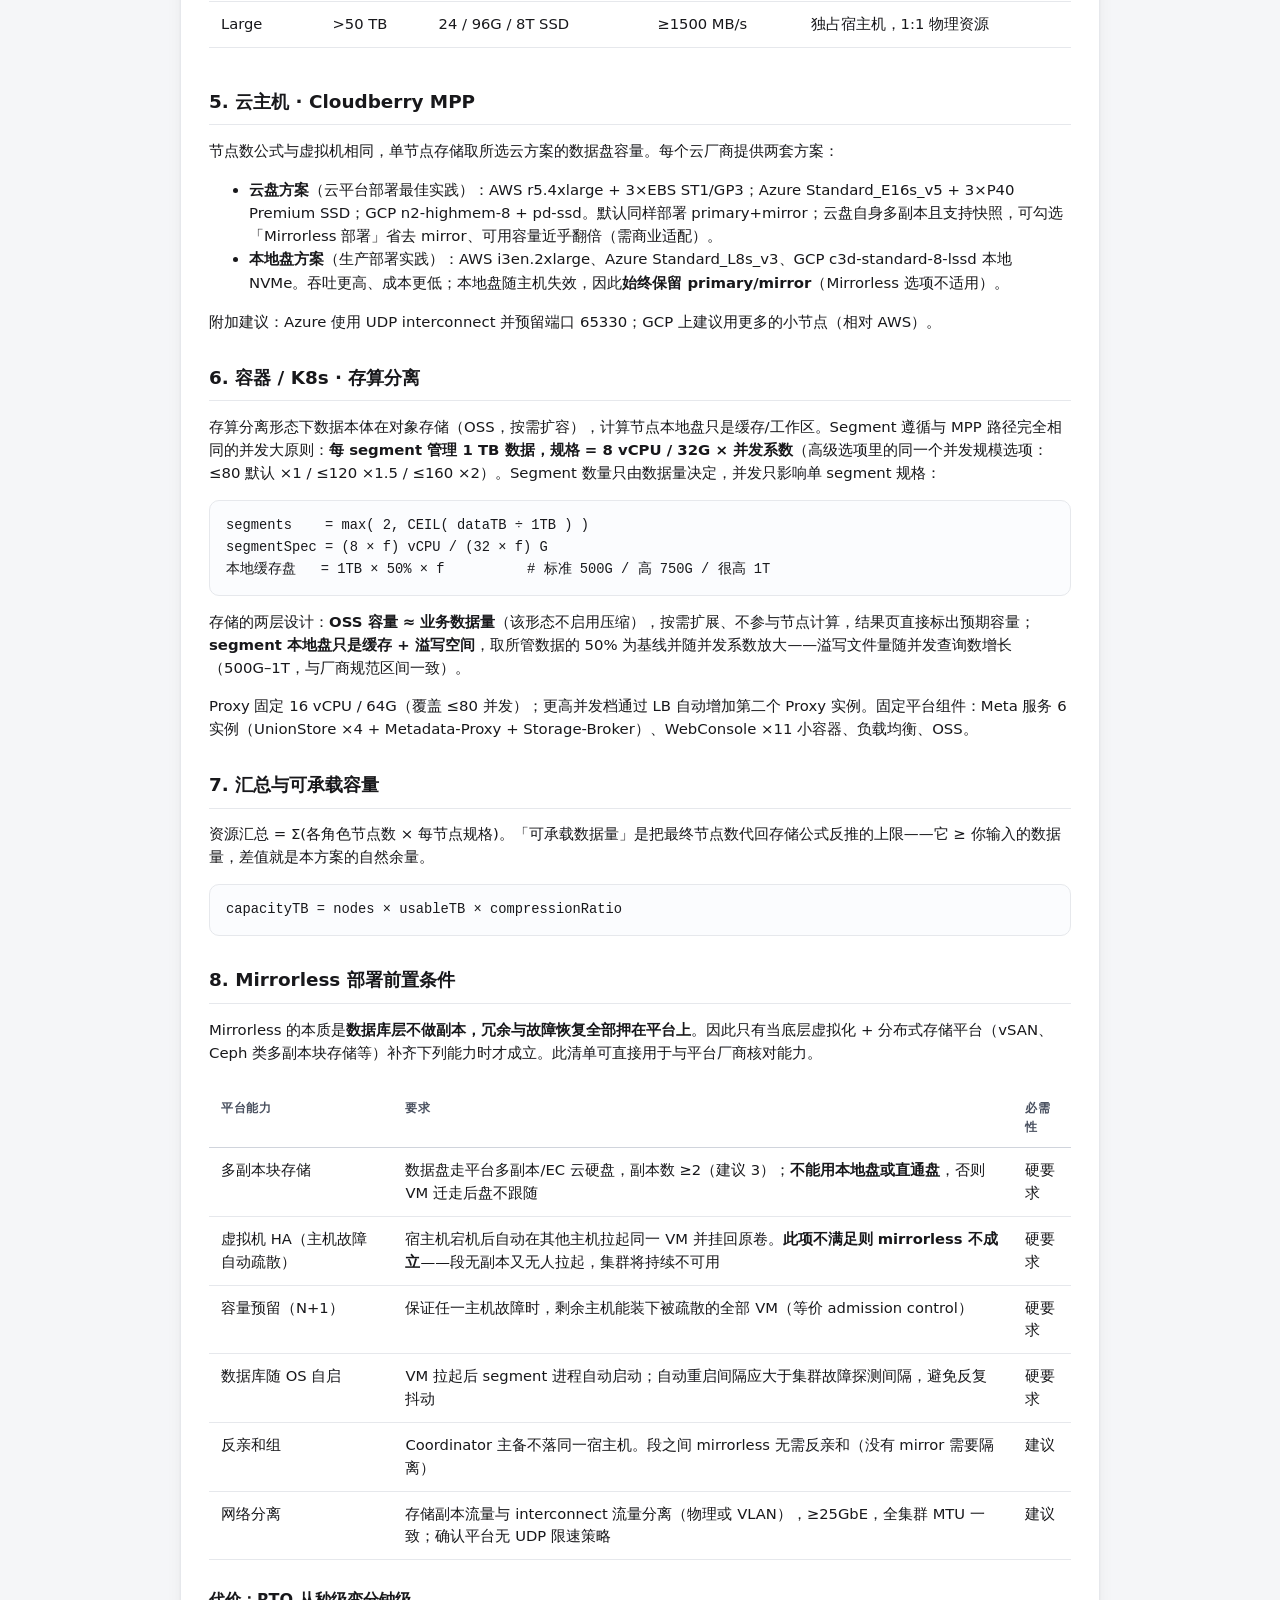
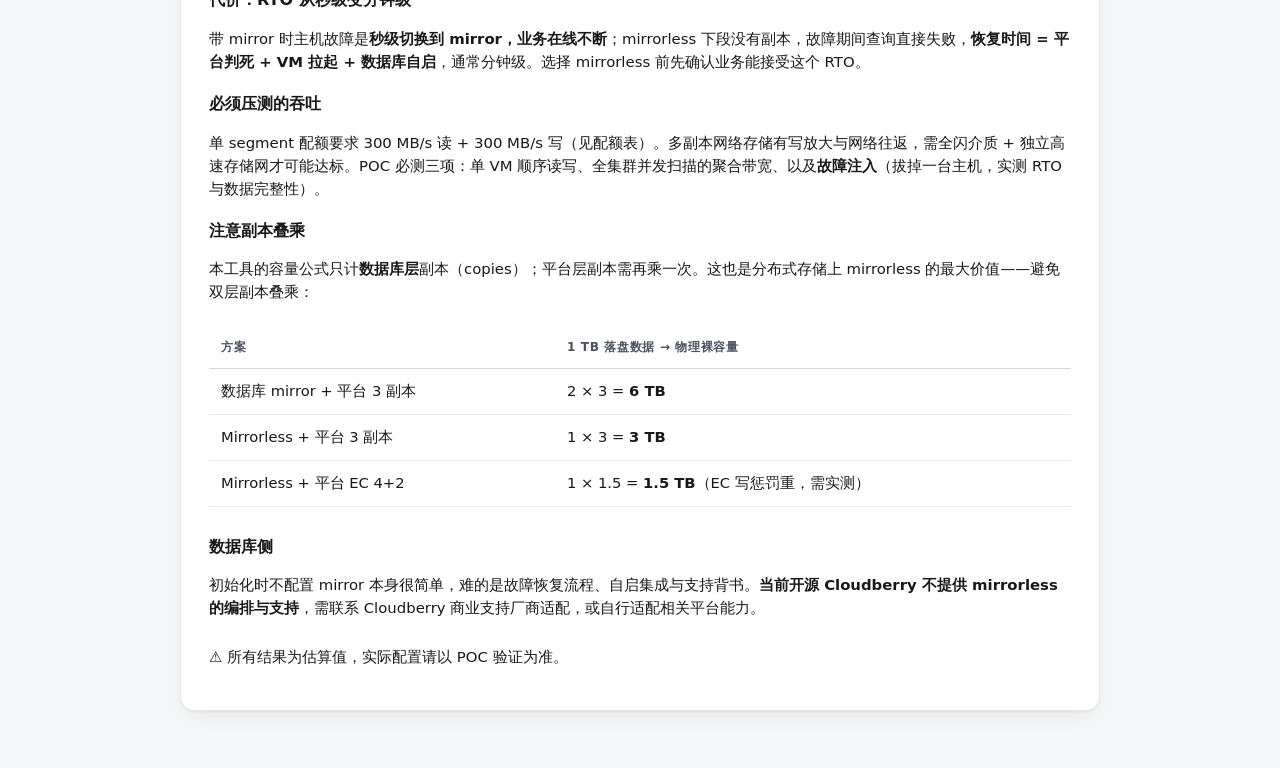
==== commit 080884a6: "docs: mirrorless platform prerequisites checklist (section 8) Mirrorless pushes redundancy and recov" ====
--- a/methodology.html
+++ b/methodology.html
@@ -73,8 +73,8 @@
 <p class="en">Applicable concurrency: ≤80 active statements of mixed BI at f=1; plan 5–10 per segment for heavyweight analytics. Coordinators do not follow this table — use the fixed specs given per path.</p>
 
 <h3><span class="zh">存储资源约束（统一公式）</span><span class="en">Storage constraint (unified formula)</span></h3>
-<p class="zh">所有 MPP 路径使用同一个单节点可用容量公式，每个折扣项只出现一次：×0.9 操作系统与文件系统开销、×0.8 预留 20% 空闲、÷(副本数 + 1/3 工作空间)。<strong>副本数取 2（segment 自带 mirror）或 1（冗余由存储层提供——云盘多副本、vSAN 等分布式存储，此时无需 mirror，可用容量近乎翻倍）</strong>。注意：<strong>当前开源 Cloudberry 尚不支持 mirrorless 部署</strong>——选用无 mirror 方案需联系 Cloudberry 商业支持厂商适配，或自行适配相关平台能力。物理机代入 RAID 后阵列容量，虚拟机/云主机代入数据盘标称容量：</p>
-<p class="en">Every MPP path uses one per-node usable-capacity formula, each discount applied exactly once: ×0.9 OS/filesystem overhead, ×0.8 to keep 20% free, ÷(copies + 1/3 workspace). <strong>Copies is 2 with segment mirroring, or 1 when the storage layer provides redundancy (replicated cloud disks, vSAN-style distributed storage — no mirrors needed, usable capacity nearly doubles)</strong>. Note: <strong>open-source Cloudberry does not support mirrorless deployment out of the box</strong> — mirrorless schemes require adaptation by a commercial Cloudberry support vendor, or adapting the platform capability yourself. Physical passes post-RAID array capacity; VM/cloud pass nominal data-disk capacity:</p>
+<p class="zh">所有 MPP 路径使用同一个单节点可用容量公式，每个折扣项只出现一次：×0.9 操作系统与文件系统开销、×0.8 预留 20% 空闲、÷(副本数 + 1/3 工作空间)。<strong>副本数取 2（segment 自带 mirror）或 1（冗余由存储层提供——云盘多副本、vSAN 等分布式存储，此时无需 mirror，可用容量近乎翻倍）</strong>。注意：<strong>当前开源 Cloudberry 尚不支持 mirrorless 部署</strong>——选用无 mirror 方案需联系 Cloudberry 商业支持厂商适配，或自行适配相关平台能力（平台能力清单见第 8 节）。物理机代入 RAID 后阵列容量，虚拟机/云主机代入数据盘标称容量：</p>
+<p class="en">Every MPP path uses one per-node usable-capacity formula, each discount applied exactly once: ×0.9 OS/filesystem overhead, ×0.8 to keep 20% free, ÷(copies + 1/3 workspace). <strong>Copies is 2 with segment mirroring, or 1 when the storage layer provides redundancy (replicated cloud disks, vSAN-style distributed storage — no mirrors needed, usable capacity nearly doubles)</strong>. Note: <strong>open-source Cloudberry does not support mirrorless deployment out of the box</strong> — mirrorless schemes require adaptation by a commercial Cloudberry support vendor, or adapting the platform capability yourself (see section 8 for the platform capability checklist). Physical passes post-RAID array capacity; VM/cloud pass nominal data-disk capacity:</p>
 <pre class="zh">usableTB     = nominalTB × 0.9 × 0.8 ÷ (copies + 1/3)   # 有 mirror ≈ ×0.31 / 无 mirror ≈ ×0.54
 storageNodes = max( 2, CEIL( onDiskTB ÷ usableTB ) )</pre>
 <pre class="en">usableTB     = nominalTB × 0.9 × 0.8 ÷ (copies + 1/3)   # mirrored ≈ ×0.31 / mirrorless ≈ ×0.54
@@ -190,6 +190,74 @@
 <p class="zh">资源汇总 = Σ(各角色节点数 × 每节点规格)。「可承载数据量」是把最终节点数代回存储公式反推的上限——它 ≥ 你输入的数据量，差值就是本方案的自然余量。</p>
 <p class="en">Totals sum count × per-node spec across roles. "Usable data capacity" inverts the storage formula at the final node count — it is ≥ your input, and the difference is the recommendation's natural headroom.</p>
 <pre>capacityTB = nodes × usableTB × compressionRatio</pre>
+
+<h2>8. <span class="zh">Mirrorless 部署前置条件</span><span class="en">Mirrorless prerequisites</span></h2>
+<p class="zh">Mirrorless 的本质是<strong>数据库层不做副本，冗余与故障恢复全部押在平台上</strong>。因此只有当底层虚拟化 + 分布式存储平台（vSAN、Ceph 类多副本块存储等）补齐下列能力时才成立。此清单可直接用于与平台厂商核对能力。</p>
+<p class="en">Mirrorless means <strong>the database keeps no second copy — redundancy and failure recovery rest entirely on the platform</strong>. It only holds up when the underlying virtualization + distributed storage stack (vSAN, Ceph-style replicated block storage, etc.) provides all of the capabilities below. Use this list to verify platform capabilities with your vendor.</p>
+<div class="table-wrap"><table>
+<thead><tr>
+<th><span class="zh">平台能力</span><span class="en">Platform capability</span></th>
+<th><span class="zh">要求</span><span class="en">Requirement</span></th>
+<th><span class="zh">必需性</span><span class="en">Necessity</span></th>
+</tr></thead>
+<tbody>
+<tr>
+<td><span class="zh">多副本块存储</span><span class="en">Replicated block storage</span></td>
+<td><span class="zh">数据盘走平台多副本/EC 云硬盘，副本数 ≥2（建议 3）；<strong>不能用本地盘或直通盘</strong>，否则 VM 迁走后盘不跟随</span><span class="en">Data disks on platform-replicated (or EC) volumes, ≥2 replicas (3 recommended); <strong>never local or passthrough disks</strong> — the volume must follow the VM</span></td>
+<td><span class="zh">硬要求</span><span class="en">Mandatory</span></td>
+</tr>
+<tr>
+<td><span class="zh">虚拟机 HA（主机故障自动疏散）</span><span class="en">VM HA (auto-evacuate on host failure)</span></td>
+<td><span class="zh">宿主机宕机后自动在其他主机拉起同一 VM 并挂回原卷。<strong>此项不满足则 mirrorless 不成立</strong>——段无副本又无人拉起，集群将持续不可用</span><span class="en">On host failure the same VM restarts on another host with its volume reattached. <strong>Without this, mirrorless does not hold</strong> — a segment has no replica and nothing brings it back, so the cluster stays down</span></td>
+<td><span class="zh">硬要求</span><span class="en">Mandatory</span></td>
+</tr>
+<tr>
+<td><span class="zh">容量预留（N+1）</span><span class="en">Capacity reservation (N+1)</span></td>
+<td><span class="zh">保证任一主机故障时，剩余主机能装下被疏散的全部 VM（等价 admission control）</span><span class="en">Guarantee the surviving hosts can absorb every evacuated VM after any single host failure (admission-control equivalent)</span></td>
+<td><span class="zh">硬要求</span><span class="en">Mandatory</span></td>
+</tr>
+<tr>
+<td><span class="zh">数据库随 OS 自启</span><span class="en">Database autostart with the OS</span></td>
+<td><span class="zh">VM 拉起后 segment 进程自动启动；自动重启间隔应大于集群故障探测间隔，避免反复抖动</span><span class="en">Segment processes start automatically once the VM is up; keep the restart interval longer than the cluster fault-probe interval to avoid flapping</span></td>
+<td><span class="zh">硬要求</span><span class="en">Mandatory</span></td>
+</tr>
+<tr>
+<td><span class="zh">反亲和组</span><span class="en">Anti-affinity groups</span></td>
+<td><span class="zh">Coordinator 主备不落同一宿主机。段之间 mirrorless 无需反亲和（没有 mirror 需要隔离）</span><span class="en">Keep coordinator and standby off the same host. Segments need no anti-affinity under mirrorless — there is no mirror to separate</span></td>
+<td><span class="zh">建议</span><span class="en">Recommended</span></td>
+</tr>
+<tr>
+<td><span class="zh">网络分离</span><span class="en">Network separation</span></td>
+<td><span class="zh">存储副本流量与 interconnect 流量分离（物理或 VLAN），≥25GbE，全集群 MTU 一致；确认平台无 UDP 限速策略</span><span class="en">Separate storage-replication traffic from interconnect traffic (physically or by VLAN), ≥25GbE, consistent MTU cluster-wide; confirm no platform-side UDP rate limiting</span></td>
+<td><span class="zh">建议</span><span class="en">Recommended</span></td>
+</tr>
+</tbody></table></div>
+
+<h3><span class="zh">代价：RTO 从秒级变分钟级</span><span class="en">The trade-off: RTO goes from seconds to minutes</span></h3>
+<p class="zh">带 mirror 时主机故障是<strong>秒级切换到 mirror，业务在线不断</strong>；mirrorless 下段没有副本，故障期间查询直接失败，<strong>恢复时间 = 平台判死 + VM 拉起 + 数据库自启</strong>，通常分钟级。选择 mirrorless 前先确认业务能接受这个 RTO。</p>
+<p class="en">With mirrors, a host failure fails over to the mirror <strong>in seconds and queries keep running</strong>. Under mirrorless the segment has no replica, so queries fail outright and <strong>recovery time = platform failure detection + VM restart + database autostart</strong> — typically minutes. Confirm the business accepts that RTO before choosing mirrorless.</p>
+
+<h3><span class="zh">必须压测的吞吐</span><span class="en">Throughput must be proven</span></h3>
+<p class="zh">单 segment 配额要求 300 MB/s 读 + 300 MB/s 写（见配额表）。多副本网络存储有写放大与网络往返，需全闪介质 + 独立高速存储网才可能达标。POC 必测三项：单 VM 顺序读写、全集群并发扫描的聚合带宽、以及<strong>故障注入</strong>（拔掉一台主机，实测 RTO 与数据完整性）。</p>
+<p class="en">Each segment's quota calls for 300 MB/s read + 300 MB/s write (see the quota table). Replicated network storage adds write amplification and network round-trips, so all-flash media plus a dedicated high-speed storage network are required to get there. Three POC musts: single-VM sequential read/write, cluster-wide concurrent scan aggregate bandwidth, and <strong>failure injection</strong> — pull a host and measure the real RTO and data integrity.</p>
+
+<h3><span class="zh">注意副本叠乘</span><span class="en">Watch out for stacked replication</span></h3>
+<p class="zh">本工具的容量公式只计<strong>数据库层</strong>副本（copies）；平台层副本需再乘一次。这也是分布式存储上 mirrorless 的最大价值——避免双层副本叠乘：</p>
+<p class="en">This tool's capacity formula counts <strong>database-layer</strong> copies only; platform-layer replication multiplies on top. Avoiding that stacked amplification is the main value of mirrorless on distributed storage:</p>
+<div class="table-wrap"><table>
+<thead><tr>
+<th><span class="zh">方案</span><span class="en">Scheme</span></th>
+<th><span class="zh">1 TB 落盘数据 → 物理裸容量</span><span class="en">1 TB on-disk data → raw capacity</span></th>
+</tr></thead>
+<tbody>
+<tr><td><span class="zh">数据库 mirror + 平台 3 副本</span><span class="en">DB mirror + 3-way platform replication</span></td><td>2 × 3 = <strong>6 TB</strong></td></tr>
+<tr><td><span class="zh">Mirrorless + 平台 3 副本</span><span class="en">Mirrorless + 3-way platform replication</span></td><td>1 × 3 = <strong>3 TB</strong></td></tr>
+<tr><td><span class="zh">Mirrorless + 平台 EC 4+2</span><span class="en">Mirrorless + platform EC 4+2</span></td><td><span class="zh">1 × 1.5 = <strong>1.5 TB</strong>（EC 写惩罚重，需实测）</span><span class="en">1 × 1.5 = <strong>1.5 TB</strong> (EC write penalty is heavy — measure it)</span></td></tr>
+</tbody></table></div>
+
+<h3><span class="zh">数据库侧</span><span class="en">On the database side</span></h3>
+<p class="zh">初始化时不配置 mirror 本身很简单，难的是故障恢复流程、自启集成与支持背书。<strong>当前开源 Cloudberry 不提供 mirrorless 的编排与支持</strong>，需联系 Cloudberry 商业支持厂商适配，或自行适配相关平台能力。</p>
+<p class="en">Initializing without mirrors is the easy part; the hard parts are the failure-recovery runbook, autostart integration, and a support commitment. <strong>Open-source Cloudberry provides no mirrorless orchestration or support</strong> — engage a commercial Cloudberry support vendor, or adapt the platform capability yourself.</p>
 
 <p style="margin-top:26px" class="zh">⚠ 所有结果为估算值，实际配置请以 POC 验证为准。</p>
 <p style="margin-top:26px" class="en">⚠ All results are estimates; validate with a POC before final sizing.</p>
